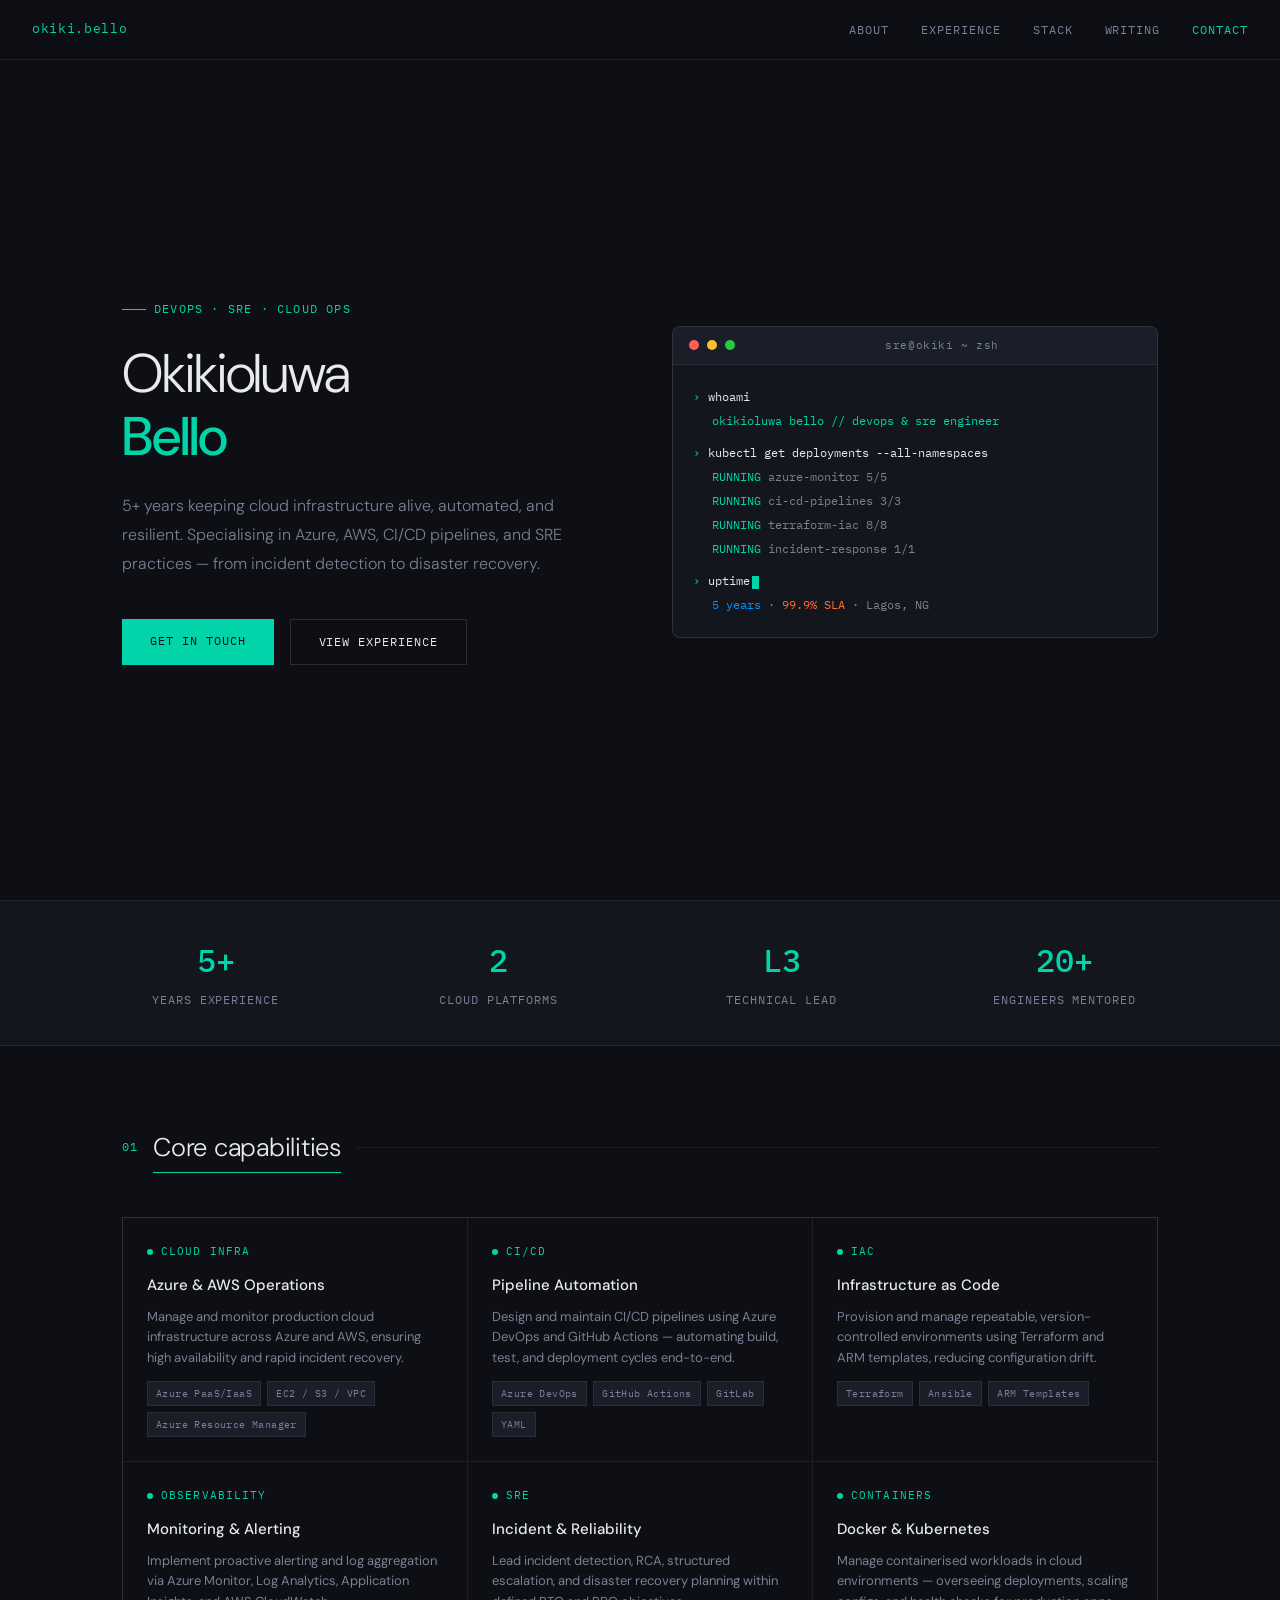
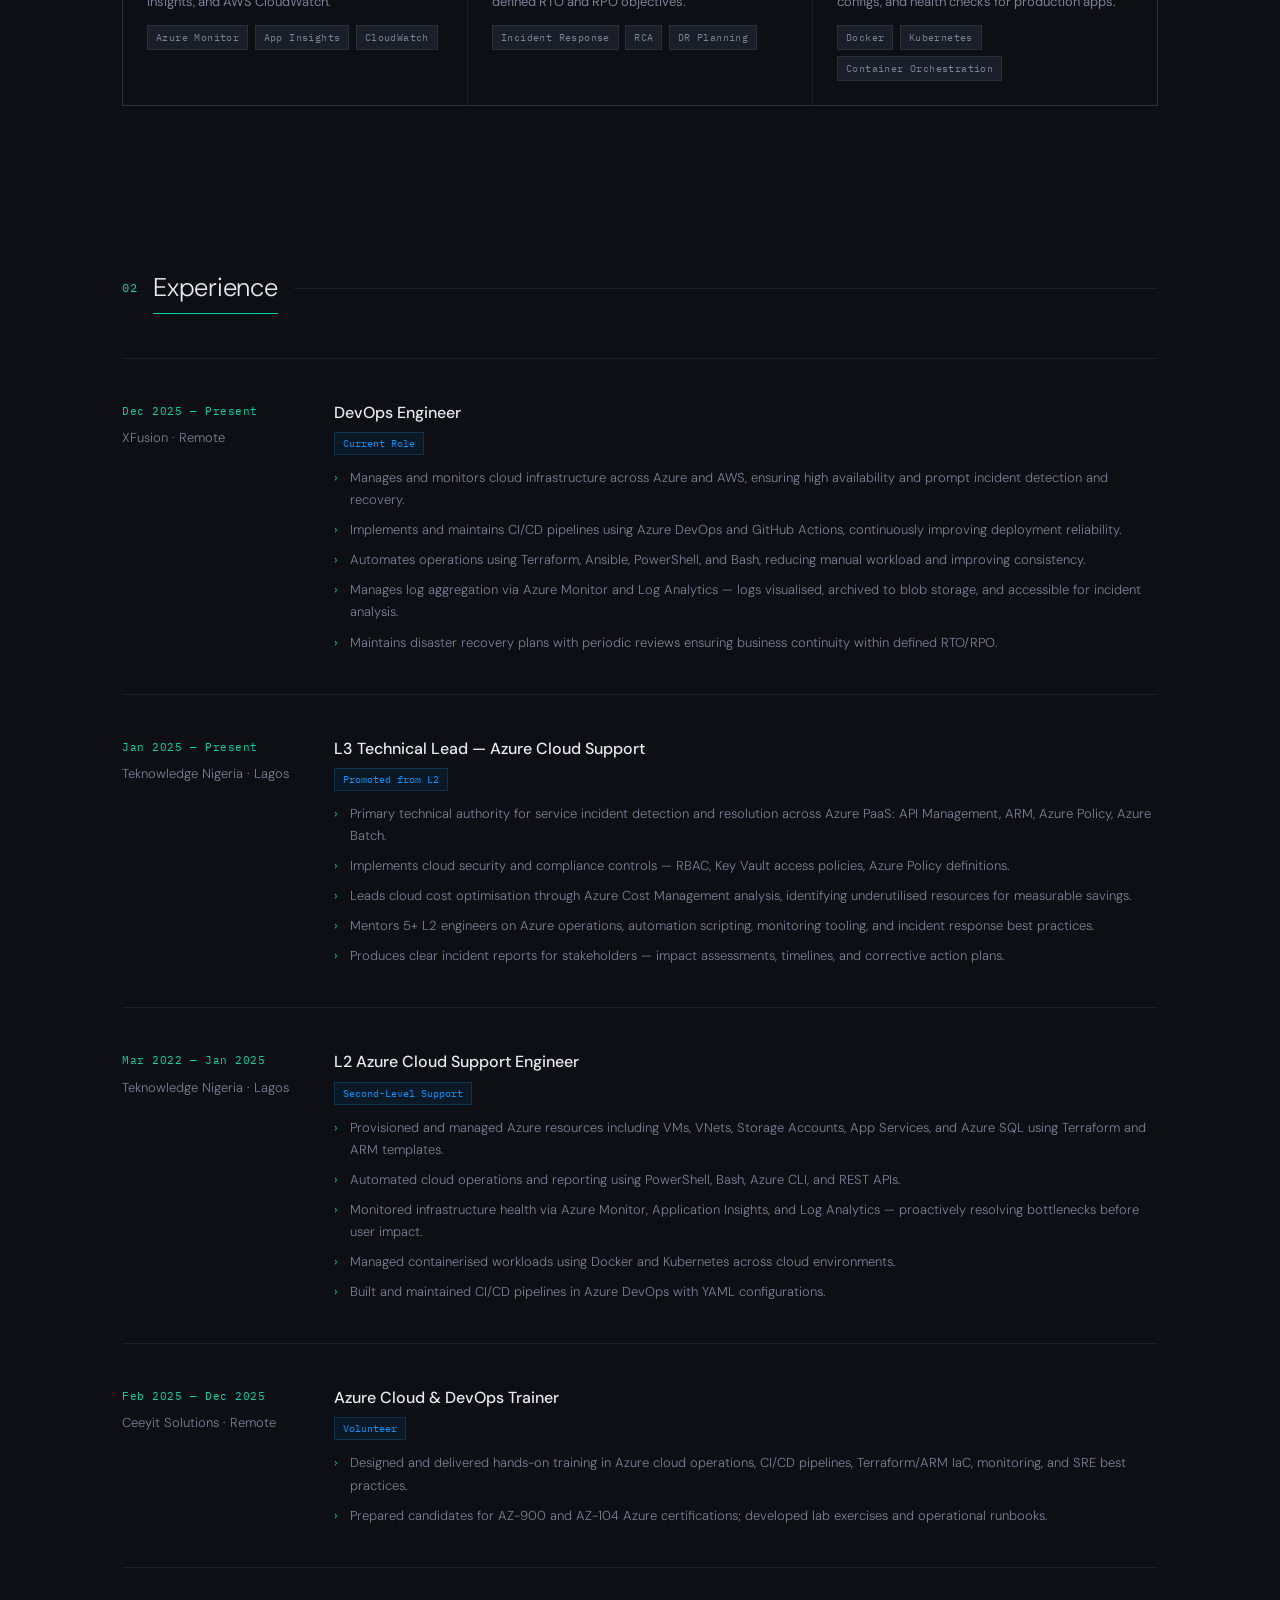
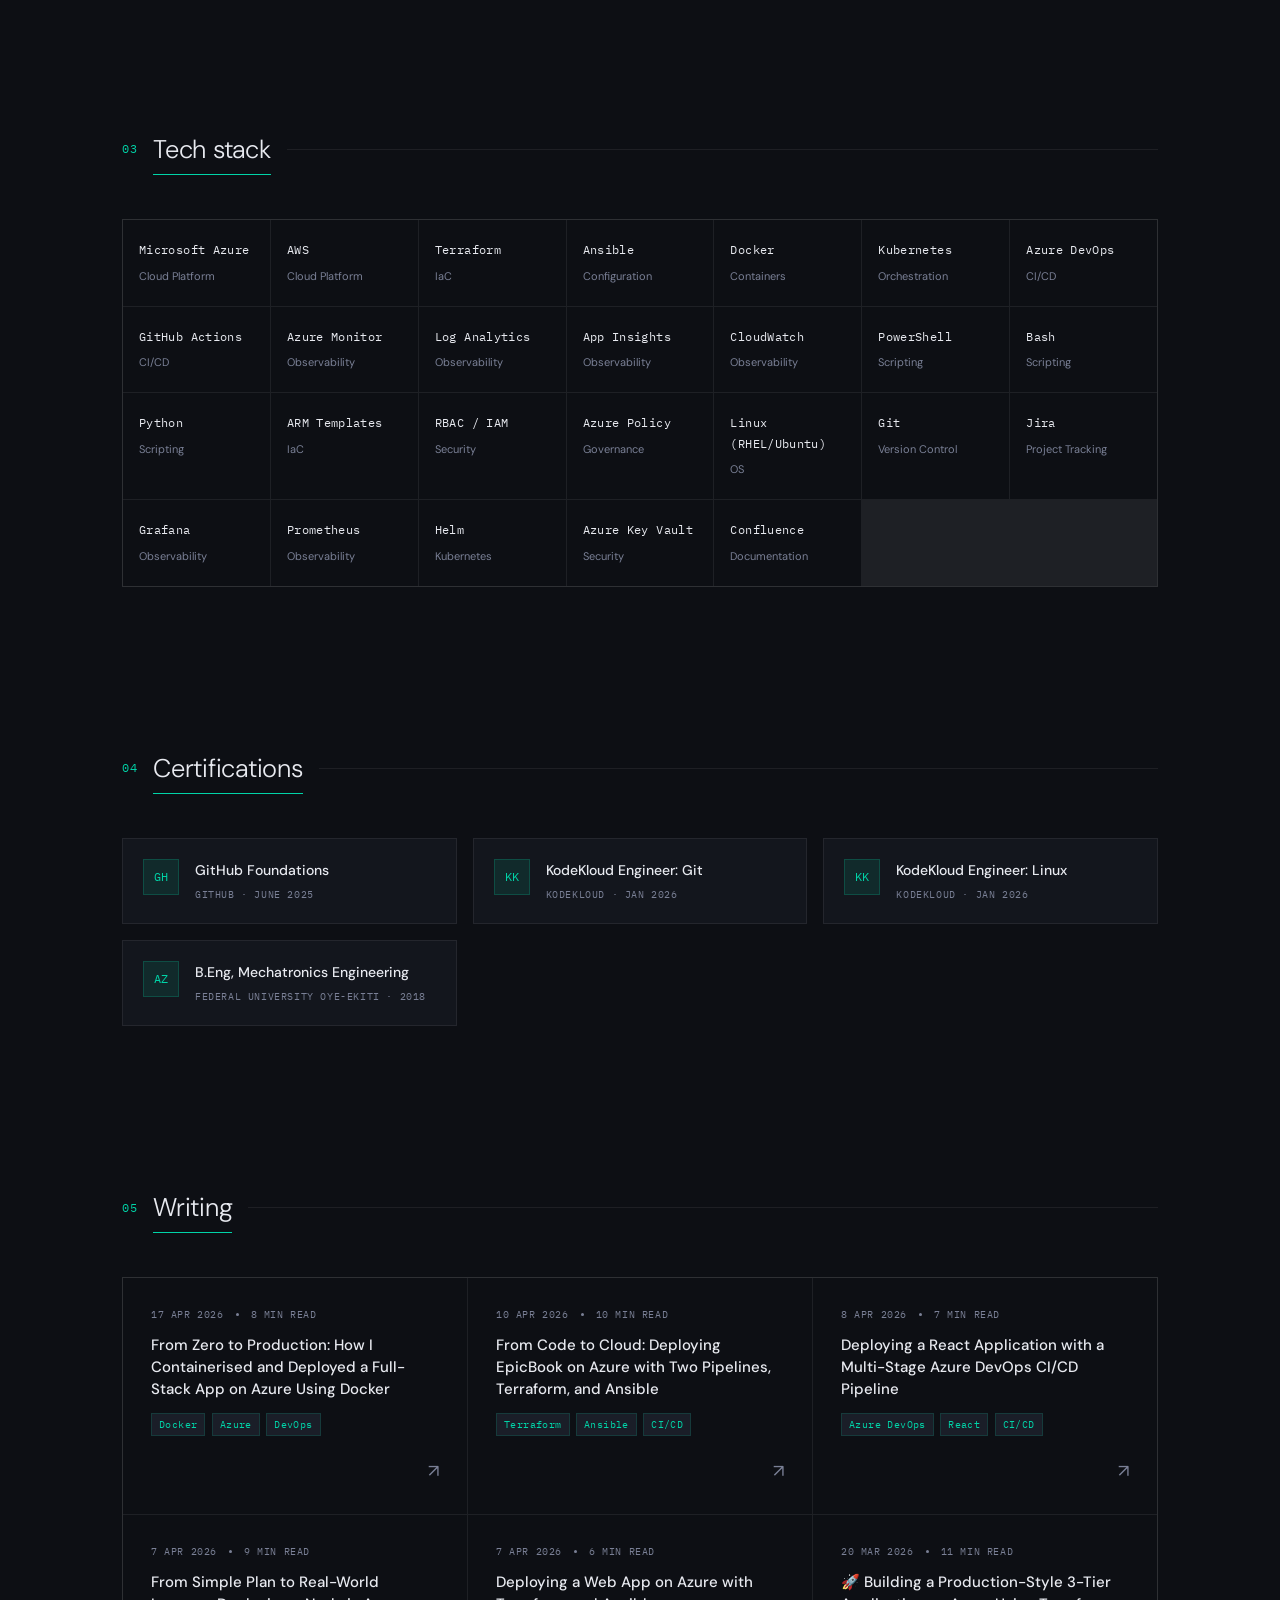
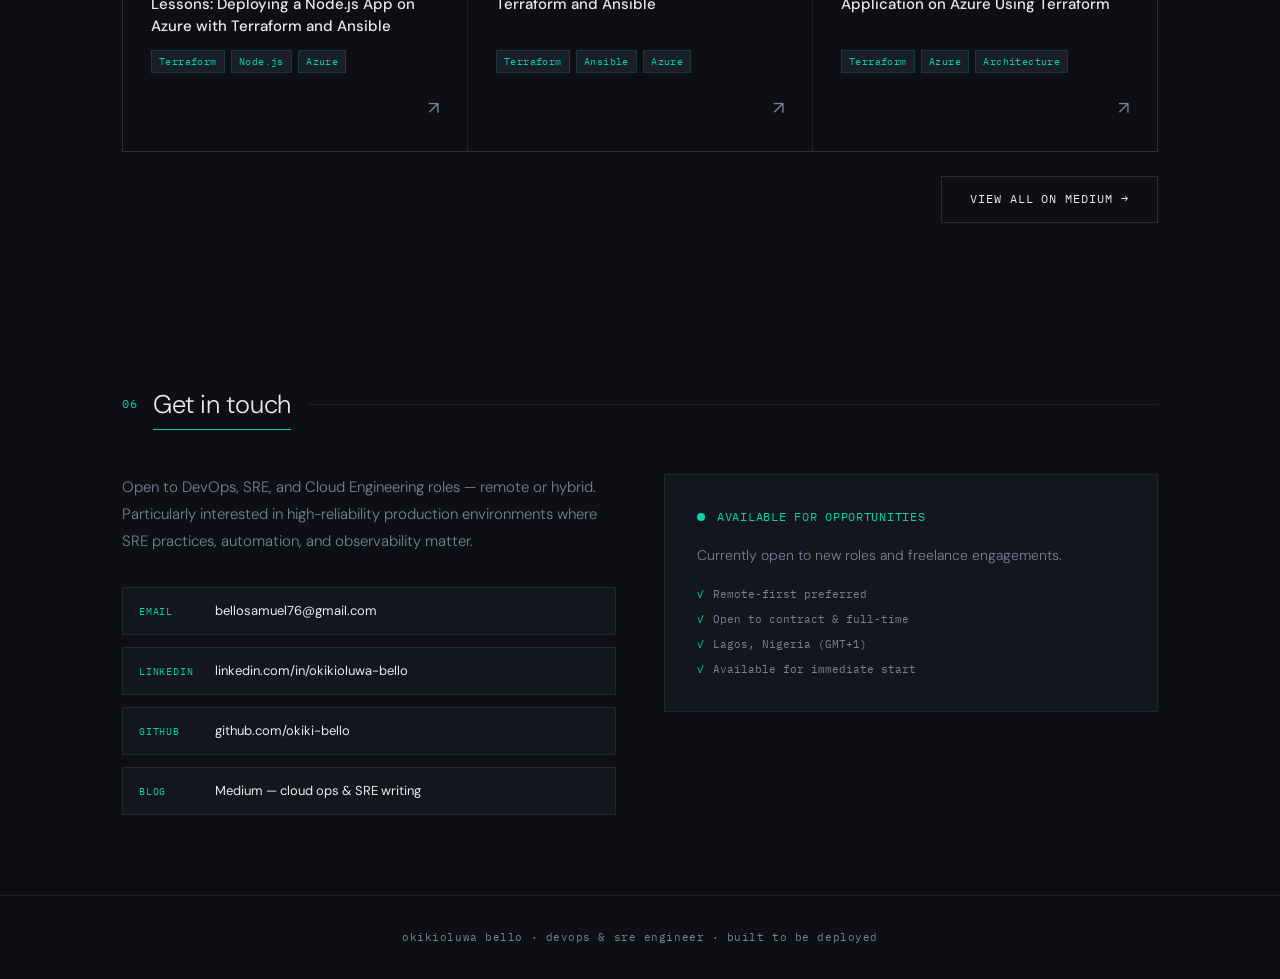
==== index.html @ 48eb8a27 "Merge branch 'master' of https://github.com/bellookiki8/my-portfolio-master" ====
<!DOCTYPE html>
<html lang="en">
<head>
<meta charset="UTF-8" />
<meta name="viewport" content="width=device-width, initial-scale=1.0" />
<title>Okikioluwa Bello — DevOps / SRE Engineer</title>
<link rel="preconnect" href="https://fonts.googleapis.com" />
<link rel="preconnect" href="https://fonts.gstatic.com" crossorigin />
<link href="https://fonts.googleapis.com/css2?family=IBM+Plex+Mono:wght@400;500&family=DM+Sans:ital,opsz,wght@0,9..40,300;0,9..40,400;0,9..40,500;1,9..40,300&display=swap" rel="stylesheet" />
<style>
  *, *::before, *::after { box-sizing: border-box; margin: 0; padding: 0; }

  :root {
    --bg: #0d0f14;
    --surface: #13161d;
    --surface2: #1a1e28;
    --border: rgba(255,255,255,0.07);
    --border2: rgba(255,255,255,0.12);
    --text: #e8eaf0;
    --muted: #7a8096;
    --accent: #00d4a8;
    --accent2: #0094ff;
    --accent3: #ff6b35;
    --mono: 'IBM Plex Mono', monospace;
    --sans: 'DM Sans', sans-serif;
  }

  html { scroll-behavior: smooth; }

  body {
    background: var(--bg);
    color: var(--text);
    font-family: var(--sans);
    font-size: 15px;
    line-height: 1.7;
    overflow-x: hidden;
  }

  /* NAV */
  nav {
    position: fixed;
    top: 0; left: 0; right: 0;
    z-index: 100;
    background: rgba(13,15,20,0.85);
    backdrop-filter: blur(12px);
    border-bottom: 1px solid var(--border);
    padding: 0 2rem;
    height: 60px;
    display: flex;
    align-items: center;
    justify-content: space-between;
  }

  .nav-logo {
    font-family: var(--mono);
    font-size: 13px;
    color: var(--accent);
    letter-spacing: 0.05em;
  }

  .nav-links {
    display: flex;
    gap: 2rem;
    list-style: none;
  }

  .nav-links a {
    font-family: var(--mono);
    font-size: 12px;
    color: var(--muted);
    text-decoration: none;
    letter-spacing: 0.08em;
    text-transform: uppercase;
    transition: color 0.2s;
  }

  .nav-links a:hover { color: var(--accent); }

  /* HERO */
  .hero {
    min-height: 100vh;
    display: flex;
    align-items: center;
    padding: 8rem 2rem 4rem;
    max-width: 1100px;
    margin: 0 auto;
    position: relative;
  }

  .hero-grid {
    display: grid;
    grid-template-columns: 1fr 1fr;
    gap: 4rem;
    align-items: center;
    width: 100%;
  }

  .hero-tag {
    font-family: var(--mono);
    font-size: 12px;
    color: var(--accent);
    letter-spacing: 0.1em;
    text-transform: uppercase;
    margin-bottom: 1.5rem;
    display: flex;
    align-items: center;
    gap: 0.5rem;
  }

  .hero-tag::before {
    content: '';
    display: inline-block;
    width: 24px;
    height: 1px;
    background: var(--accent);
  }

  h1 {
    font-family: var(--sans);
    font-size: clamp(2.2rem, 5vw, 3.4rem);
    font-weight: 300;
    line-height: 1.15;
    letter-spacing: -0.02em;
    margin-bottom: 1.5rem;
    color: var(--text);
  }

  h1 span {
    color: var(--accent);
    font-weight: 500;
  }

  .hero-desc {
    font-size: 16px;
    color: var(--muted);
    line-height: 1.8;
    margin-bottom: 2.5rem;
    font-weight: 300;
  }

  .hero-cta {
    display: flex;
    gap: 1rem;
    flex-wrap: wrap;
  }

  .btn-primary {
    background: var(--accent);
    color: #0d0f14;
    border: none;
    padding: 0.75rem 1.75rem;
    font-family: var(--mono);
    font-size: 12px;
    letter-spacing: 0.08em;
    text-transform: uppercase;
    cursor: pointer;
    text-decoration: none;
    display: inline-block;
    transition: opacity 0.2s;
  }

  .btn-primary:hover { opacity: 0.85; }

  .btn-outline {
    background: transparent;
    color: var(--text);
    border: 1px solid var(--border2);
    padding: 0.75rem 1.75rem;
    font-family: var(--mono);
    font-size: 12px;
    letter-spacing: 0.08em;
    text-transform: uppercase;
    cursor: pointer;
    text-decoration: none;
    display: inline-block;
    transition: border-color 0.2s, color 0.2s;
  }

  .btn-outline:hover { border-color: var(--accent); color: var(--accent); }

  /* TERMINAL CARD */
  .terminal {
    background: var(--surface);
    border: 1px solid var(--border2);
    border-radius: 8px;
    overflow: hidden;
    font-family: var(--mono);
  }

  .terminal-bar {
    background: var(--surface2);
    padding: 0.6rem 1rem;
    display: flex;
    align-items: center;
    gap: 0.5rem;
    border-bottom: 1px solid var(--border);
  }

  .dot { width: 10px; height: 10px; border-radius: 50%; }
  .dot-r { background: #ff5f57; }
  .dot-y { background: #ffbd2e; }
  .dot-g { background: #28c941; }

  .terminal-title {
    flex: 1;
    text-align: center;
    font-size: 11px;
    color: var(--muted);
    letter-spacing: 0.05em;
  }

  .terminal-body {
    padding: 1.25rem;
    font-size: 12px;
    line-height: 2;
  }

  .t-line { display: flex; gap: 0.5rem; }
  .t-prompt { color: var(--accent); user-select: none; }
  .t-cmd { color: var(--text); }
  .t-out { color: var(--muted); padding-left: 1.2rem; }
  .t-green { color: var(--accent); }
  .t-blue { color: var(--accent2); }
  .t-orange { color: var(--accent3); }

  /* STATS BAR */
  .stats-bar {
    background: var(--surface);
    border-top: 1px solid var(--border);
    border-bottom: 1px solid var(--border);
    padding: 2rem;
  }

  .stats-inner {
    max-width: 1100px;
    margin: 0 auto;
    display: grid;
    grid-template-columns: repeat(4, 1fr);
    gap: 2rem;
    text-align: center;
  }

  .stat-num {
    font-family: var(--mono);
    font-size: 2rem;
    font-weight: 500;
    color: var(--accent);
    display: block;
  }

  .stat-label {
    font-size: 12px;
    color: var(--muted);
    text-transform: uppercase;
    letter-spacing: 0.08em;
    font-family: var(--mono);
  }

  /* SECTIONS */
  section {
    padding: 5rem 2rem;
    max-width: 1100px;
    margin: 0 auto;
  }

  .section-header {
    display: flex;
    align-items: center;
    gap: 1rem;
    margin-bottom: 3rem;
  }

  .section-num {
    font-family: var(--mono);
    font-size: 12px;
    color: var(--accent);
    letter-spacing: 0.05em;
  }

  h2 {
    font-size: 1.6rem;
    font-weight: 300;
    letter-spacing: -0.01em;
  }

  .section-line {
    flex: 1;
    height: 1px;
    background: var(--border);
  }

  /* SKILLS GRID */
  .skills-grid {
    display: grid;
    grid-template-columns: repeat(auto-fill, minmax(280px, 1fr));
    gap: 1px;
    background: var(--border);
    border: 1px solid var(--border);
  }

  .skill-card {
    background: var(--bg);
    padding: 1.5rem;
    transition: background 0.2s;
  }

  .skill-card:hover { background: var(--surface); }

  .skill-icon {
    font-family: var(--mono);
    font-size: 11px;
    color: var(--accent);
    letter-spacing: 0.1em;
    text-transform: uppercase;
    margin-bottom: 0.75rem;
    display: flex;
    align-items: center;
    gap: 0.5rem;
  }

  .skill-icon::before {
    content: '';
    width: 6px;
    height: 6px;
    background: var(--accent);
    display: inline-block;
    border-radius: 50%;
  }

  .skill-card h3 {
    font-size: 15px;
    font-weight: 500;
    margin-bottom: 0.5rem;
    color: var(--text);
  }

  .skill-card p {
    font-size: 13px;
    color: var(--muted);
    line-height: 1.6;
  }

  .tags {
    display: flex;
    flex-wrap: wrap;
    gap: 0.4rem;
    margin-top: 0.75rem;
  }

  .tag {
    font-family: var(--mono);
    font-size: 10px;
    padding: 3px 8px;
    background: var(--surface2);
    color: var(--muted);
    border: 1px solid var(--border);
    letter-spacing: 0.04em;
  }

  /* EXPERIENCE */
  .exp-list { display: flex; flex-direction: column; gap: 0; }

  .exp-item {
    display: grid;
    grid-template-columns: 180px 1fr;
    gap: 2rem;
    padding: 2.5rem 0;
    border-bottom: 1px solid var(--border);
    position: relative;
  }

  .exp-item:first-child { border-top: 1px solid var(--border); }

  .exp-meta { padding-top: 3px; }

  .exp-period {
    font-family: var(--mono);
    font-size: 11px;
    color: var(--accent);
    letter-spacing: 0.05em;
    margin-bottom: 0.4rem;
  }

  .exp-company {
    font-size: 13px;
    color: var(--muted);
    font-weight: 300;
  }

  .exp-title {
    font-size: 16px;
    font-weight: 500;
    margin-bottom: 0.25rem;
    color: var(--text);
  }

  .exp-role-tag {
    display: inline-block;
    font-family: var(--mono);
    font-size: 10px;
    color: var(--accent2);
    background: rgba(0,148,255,0.08);
    border: 1px solid rgba(0,148,255,0.2);
    padding: 2px 8px;
    margin-bottom: 0.75rem;
  }

  .exp-content p {
    font-size: 14px;
    color: var(--muted);
    margin-bottom: 1rem;
    line-height: 1.8;
    font-weight: 300;
  }

  .exp-bullets {
    list-style: none;
    display: flex;
    flex-direction: column;
    gap: 0.5rem;
  }

  .exp-bullets li {
    font-size: 13px;
    color: var(--muted);
    padding-left: 1rem;
    position: relative;
    line-height: 1.7;
    font-weight: 300;
  }

  .exp-bullets li::before {
    content: '›';
    position: absolute;
    left: 0;
    color: var(--accent);
  }

  /* TECH STACK SECTION */
  .stack-grid {
    display: grid;
    grid-template-columns: repeat(auto-fill, minmax(130px, 1fr));
    gap: 1px;
    background: var(--border);
    border: 1px solid var(--border);
  }

  .stack-item {
    background: var(--bg);
    padding: 1.25rem 1rem;
    display: flex;
    flex-direction: column;
    gap: 0.4rem;
    transition: background 0.2s, transform 0.2s;
  }

  .stack-item:hover { background: var(--surface); }

  .stack-name {
    font-family: var(--mono);
    font-size: 12px;
    color: var(--text);
    letter-spacing: 0.03em;
  }

  .stack-cat {
    font-size: 11px;
    color: var(--muted);
  }

  /* CONTACT */
  .contact-grid {
    display: grid;
    grid-template-columns: 1fr 1fr;
    gap: 3rem;
    align-items: start;
  }

  .contact-info p {
    font-size: 15px;
    color: var(--muted);
    margin-bottom: 2rem;
    font-weight: 300;
    line-height: 1.8;
  }

  .contact-links {
    display: flex;
    flex-direction: column;
    gap: 0.75rem;
  }

  .contact-link {
    display: flex;
    align-items: center;
    gap: 1rem;
    padding: 0.75rem 1rem;
    background: var(--surface);
    border: 1px solid var(--border);
    text-decoration: none;
    color: var(--text);
    font-size: 13px;
    transition: border-color 0.2s;
  }

  .contact-link:hover { border-color: var(--accent); }

  .contact-link-label {
    font-family: var(--mono);
    font-size: 10px;
    color: var(--accent);
    text-transform: uppercase;
    letter-spacing: 0.08em;
    min-width: 60px;
  }

  .availability {
    background: var(--surface);
    border: 1px solid var(--border);
    padding: 2rem;
  }

  .avail-status {
    display: flex;
    align-items: center;
    gap: 0.75rem;
    margin-bottom: 1rem;
  }

  .status-dot {
    width: 8px;
    height: 8px;
    border-radius: 50%;
    background: var(--accent);
    animation: pulse 2s infinite;
  }

  @keyframes pulse {
    0%, 100% { opacity: 1; }
    50% { opacity: 0.3; }
  }

  .avail-label {
    font-family: var(--mono);
    font-size: 12px;
    color: var(--accent);
    letter-spacing: 0.06em;
    text-transform: uppercase;
  }

  .avail-text {
    font-size: 14px;
    color: var(--muted);
    line-height: 1.8;
    font-weight: 300;
  }

  .avail-list {
    list-style: none;
    margin-top: 1rem;
    display: flex;
    flex-direction: column;
    gap: 0.4rem;
  }

  .avail-list li {
    font-family: var(--mono);
    font-size: 11px;
    color: var(--muted);
    padding-left: 1rem;
    position: relative;
  }

  .avail-list li::before {
    content: '✓';
    position: absolute;
    left: 0;
    color: var(--accent);
  }

  /* FOOTER */
  footer {
    border-top: 1px solid var(--border);
    padding: 2rem;
    text-align: center;
    font-family: var(--mono);
    font-size: 11px;
    color: var(--muted);
    letter-spacing: 0.05em;
  }

  /* CERTIFICATIONS */
  .cert-grid {
    display: grid;
    grid-template-columns: repeat(auto-fill, minmax(260px, 1fr));
    gap: 1rem;
  }

  .cert-card {
    background: var(--surface);
    border: 1px solid var(--border);
    padding: 1.25rem;
    display: flex;
    gap: 1rem;
    align-items: flex-start;
    transition: border-color 0.2s;
  }

  .cert-card:hover { border-color: var(--accent); }

  .cert-icon {
    width: 36px;
    height: 36px;
    background: rgba(0,212,168,0.1);
    border: 1px solid rgba(0,212,168,0.2);
    display: flex;
    align-items: center;
    justify-content: center;
    flex-shrink: 0;
    font-family: var(--mono);
    font-size: 12px;
    color: var(--accent);
  }

  .cert-name {
    font-size: 14px;
    font-weight: 500;
    color: var(--text);
    margin-bottom: 0.2rem;
  }

  .cert-issuer {
    font-family: var(--mono);
    font-size: 10px;
    color: var(--muted);
    text-transform: uppercase;
    letter-spacing: 0.06em;
  }

  /* WRITING / MEDIUM */
  .writing-grid {
    display: grid;
    grid-template-columns: repeat(auto-fill, minmax(300px, 1fr));
    gap: 1px;
    background: var(--border);
    border: 1px solid var(--border);
  }

  .post-card {
    background: var(--bg);
    padding: 1.75rem;
    display: flex;
    flex-direction: column;
    gap: 0.75rem;
    transition: background 0.2s;
    text-decoration: none;
    color: inherit;
  }

  .post-card:hover { background: var(--surface); }
  .post-card:hover .post-title { color: var(--accent); }

  .post-meta {
    display: flex;
    align-items: center;
    gap: 0.75rem;
    font-family: var(--mono);
    font-size: 10px;
    color: var(--muted);
    letter-spacing: 0.06em;
    text-transform: uppercase;
  }

  .post-meta-dot {
    width: 3px;
    height: 3px;
    border-radius: 50%;
    background: var(--muted);
  }

  .post-title {
    font-size: 15px;
    font-weight: 500;
    color: var(--text);
    line-height: 1.45;
    transition: color 0.2s;
  }

  .post-excerpt {
    font-size: 13px;
    color: var(--muted);
    line-height: 1.7;
    font-weight: 300;
    flex: 1;
    display: -webkit-box;
    -webkit-line-clamp: 3;
    line-clamp: 3;
    -webkit-box-orient: vertical;
    overflow: hidden;
  }

  .post-tags {
    display: flex;
    flex-wrap: wrap;
    gap: 0.4rem;
    margin-top: auto;
  }

  .post-tag {
    font-family: var(--mono);
    font-size: 10px;
    padding: 2px 7px;
    background: var(--surface2);
    color: var(--accent);
    border: 1px solid rgba(0,212,168,0.15);
    letter-spacing: 0.04em;
  }

  .post-arrow {
    font-size: 18px;
    color: var(--muted);
    align-self: flex-end;
    transition: color 0.2s, transform 0.2s;
    margin-top: 0.5rem;
  }

  .post-card:hover .post-arrow {
    color: var(--accent);
    transform: translate(3px, -3px);
  }

  .writing-footer {
    margin-top: 1.5rem;
    display: flex;
    justify-content: flex-end;
  }

  .writing-state {
    text-align: center;
    padding: 3rem 2rem;
    font-family: var(--mono);
    font-size: 12px;
    color: var(--muted);
    letter-spacing: 0.06em;
    width: 100%;
    background: var(--bg);
    border: 1px solid var(--border);
  }

  .writing-state .state-icon {
    display: block;
    font-size: 1.5rem;
    margin-bottom: 0.75rem;
    opacity: 0.4;
  }

  /* RESPONSIVE */
  @media (max-width: 768px) {
    .hero-grid { grid-template-columns: 1fr; }
    .stats-inner { grid-template-columns: repeat(2, 1fr); }
    .exp-item { grid-template-columns: 1fr; gap: 0.5rem; }
    .contact-grid { grid-template-columns: 1fr; }
    nav { padding: 0 1rem; }
    .nav-links { gap: 1rem; }
    section { padding: 3rem 1.25rem; }
  }

  /* =============================================
     ANIMATIONS
     ============================================= */

  /* Hero entrance — existing */
  @keyframes fadeUp {
    from { opacity: 0; transform: translateY(20px); }
    to   { opacity: 1; transform: translateY(0); }
  }

  .hero-tag  { animation: fadeUp 0.6s ease both; }
  h1         { animation: fadeUp 0.6s 0.1s ease both; }
  .hero-desc { animation: fadeUp 0.6s 0.2s ease both; }
  .hero-cta  { animation: fadeUp 0.6s 0.3s ease both; }
  .terminal  { animation: fadeUp 0.6s 0.4s ease both; }

  /* Scroll-reveal: elements start hidden, JS adds .visible */
  .reveal {
    opacity: 0;
    transform: translateY(28px);
    transition: opacity 0.55s ease, transform 0.55s ease;
  }
  .reveal.visible {
    opacity: 1;
    transform: translateY(0);
  }

  /* Staggered children inside a reveal-group */
  .reveal-group > * {
    opacity: 0;
    transform: translateY(20px);
    transition: opacity 0.45s ease, transform 0.45s ease;
  }
  .reveal-group.visible > *:nth-child(1)  { opacity:1; transform:none; transition-delay: 0.05s; }
  .reveal-group.visible > *:nth-child(2)  { opacity:1; transform:none; transition-delay: 0.12s; }
  .reveal-group.visible > *:nth-child(3)  { opacity:1; transform:none; transition-delay: 0.19s; }
  .reveal-group.visible > *:nth-child(4)  { opacity:1; transform:none; transition-delay: 0.26s; }
  .reveal-group.visible > *:nth-child(5)  { opacity:1; transform:none; transition-delay: 0.33s; }
  .reveal-group.visible > *:nth-child(6)  { opacity:1; transform:none; transition-delay: 0.40s; }
  .reveal-group.visible > *:nth-child(7)  { opacity:1; transform:none; transition-delay: 0.47s; }
  .reveal-group.visible > *:nth-child(8)  { opacity:1; transform:none; transition-delay: 0.54s; }
  .reveal-group.visible > *:nth-child(n+9){ opacity:1; transform:none; transition-delay: 0.60s; }

  /* Stat counter glow-in */
  @keyframes glowIn {
    from { opacity: 0; filter: blur(6px); transform: scale(0.85); }
    to   { opacity: 1; filter: blur(0);   transform: scale(1); }
  }
  .stats-bar .stats-inner > div {
    opacity: 0;
    animation: none;
  }
  .stats-bar.visible .stats-inner > div:nth-child(1) { animation: glowIn 0.5s 0.0s ease forwards; }
  .stats-bar.visible .stats-inner > div:nth-child(2) { animation: glowIn 0.5s 0.1s ease forwards; }
  .stats-bar.visible .stats-inner > div:nth-child(3) { animation: glowIn 0.5s 0.2s ease forwards; }
  .stats-bar.visible .stats-inner > div:nth-child(4) { animation: glowIn 0.5s 0.3s ease forwards; }

  /* Stack item pop-in */
  .stack-item {
    opacity: 0;
    transform: scale(0.94);
    transition: opacity 0.35s ease, transform 0.35s ease, background 0.2s;
  }
  .stack-grid.visible .stack-item { opacity: 1; transform: scale(1); }

  /* Generate stagger delays for up to 30 stack items */
  .stack-grid.visible .stack-item:nth-child(1)  { transition-delay: 0.02s; }
  .stack-grid.visible .stack-item:nth-child(2)  { transition-delay: 0.05s; }
  .stack-grid.visible .stack-item:nth-child(3)  { transition-delay: 0.08s; }
  .stack-grid.visible .stack-item:nth-child(4)  { transition-delay: 0.11s; }
  .stack-grid.visible .stack-item:nth-child(5)  { transition-delay: 0.14s; }
  .stack-grid.visible .stack-item:nth-child(6)  { transition-delay: 0.17s; }
  .stack-grid.visible .stack-item:nth-child(7)  { transition-delay: 0.20s; }
  .stack-grid.visible .stack-item:nth-child(8)  { transition-delay: 0.23s; }
  .stack-grid.visible .stack-item:nth-child(9)  { transition-delay: 0.26s; }
  .stack-grid.visible .stack-item:nth-child(10) { transition-delay: 0.29s; }
  .stack-grid.visible .stack-item:nth-child(11) { transition-delay: 0.32s; }
  .stack-grid.visible .stack-item:nth-child(12) { transition-delay: 0.35s; }
  .stack-grid.visible .stack-item:nth-child(13) { transition-delay: 0.38s; }
  .stack-grid.visible .stack-item:nth-child(14) { transition-delay: 0.40s; }
  .stack-grid.visible .stack-item:nth-child(15) { transition-delay: 0.42s; }
  .stack-grid.visible .stack-item:nth-child(16) { transition-delay: 0.44s; }
  .stack-grid.visible .stack-item:nth-child(17) { transition-delay: 0.46s; }
  .stack-grid.visible .stack-item:nth-child(18) { transition-delay: 0.48s; }
  .stack-grid.visible .stack-item:nth-child(19) { transition-delay: 0.50s; }
  .stack-grid.visible .stack-item:nth-child(20) { transition-delay: 0.52s; }
  .stack-grid.visible .stack-item:nth-child(n+21) { transition-delay: 0.54s; }

  /* Accent underline sweep on section headings */
  .section-header h2 {
    position: relative;
  }
  .section-header h2::after {
    content: '';
    position: absolute;
    bottom: -4px;
    left: 0;
    width: 0;
    height: 1px;
    background: var(--accent);
    transition: width 0.6s ease;
  }
  .section-header.visible h2::after {
    width: 100%;
  }

  /* Nav link active indicator */
  .nav-links a.active {
    color: var(--accent);
  }

  /* Cursor blink on terminal */
  @keyframes blink {
    0%, 100% { opacity: 1; }
    50%       { opacity: 0; }
  }
  .t-cursor {
    display: inline-block;
    width: 7px;
    height: 13px;
    background: var(--accent);
    vertical-align: middle;
    margin-left: 2px;
    animation: blink 1s step-end infinite;
  }
</style>
</head>
<body>

<!-- NAV -->
<nav>
  <span class="nav-logo">okiki.bello</span>
  <ul class="nav-links">
    <li><a href="#about">About</a></li>
    <li><a href="#experience">Experience</a></li>
    <li><a href="#skills">Stack</a></li>
    <li><a href="#writing">Writing</a></li>
    <li><a href="#contact">Contact</a></li>
  </ul>
</nav>

<!-- HERO -->
<div class="hero">
  <div class="hero-grid">
    <div>
      <p class="hero-tag">DevOps · SRE · Cloud Ops</p>
      <h1>Okikioluwa<br /><span>Bello</span></h1>
      <p class="hero-desc">
        5+ years keeping cloud infrastructure alive, automated, and resilient.
        Specialising in Azure, AWS, CI/CD pipelines, and SRE practices —
        from incident detection to disaster recovery.
      </p>
      <div class="hero-cta">
        <a href="mailto:bellosamuel76@gmail.com" class="btn-primary">Get in touch</a>
        <a href="#experience" class="btn-outline">View experience</a>
      </div>
    </div>
    <div>
      <div class="terminal">
        <div class="terminal-bar">
          <span class="dot dot-r"></span>
          <span class="dot dot-y"></span>
          <span class="dot dot-g"></span>
          <span class="terminal-title">sre@okiki ~ zsh</span>
        </div>
        <div class="terminal-body">
          <div class="t-line"><span class="t-prompt">›</span><span class="t-cmd">whoami</span></div>
          <div class="t-out t-green">okikioluwa bello // devops &amp; sre engineer</div>
          <div class="t-line" style="margin-top:8px;"><span class="t-prompt">›</span><span class="t-cmd">kubectl get deployments --all-namespaces</span></div>
          <div class="t-out"><span class="t-green">RUNNING</span>  azure-monitor       5/5</div>
          <div class="t-out"><span class="t-green">RUNNING</span>  ci-cd-pipelines     3/3</div>
          <div class="t-out"><span class="t-green">RUNNING</span>  terraform-iac       8/8</div>
          <div class="t-out"><span class="t-green">RUNNING</span>  incident-response   1/1</div>
          <div class="t-line" style="margin-top:8px;"><span class="t-prompt">›</span><span class="t-cmd">uptime<span class="t-cursor"></span></span></div>
          <div class="t-out"><span class="t-blue">5 years</span> · <span class="t-orange">99.9% SLA</span> · Lagos, NG</div>
        </div>
      </div>
    </div>
  </div>
</div>

<!-- STATS -->
<div class="stats-bar">
  <div class="stats-inner">
    <div>
      <span class="stat-num">5+</span>
      <span class="stat-label">Years Experience</span>
    </div>
    <div>
      <span class="stat-num">2</span>
      <span class="stat-label">Cloud Platforms</span>
    </div>
    <div>
      <span class="stat-num">L3</span>
      <span class="stat-label">Technical Lead</span>
    </div>
    <div>
      <span class="stat-num">20+</span>
      <span class="stat-label">Engineers Mentored</span>
    </div>
  </div>
</div>

<!-- SKILLS OVERVIEW -->
<section id="about">
  <div class="section-header reveal">
    <span class="section-num">01</span>
    <h2>Core capabilities</h2>
    <div class="section-line"></div>
  </div>
  <div class="skills-grid reveal-group">
    <div class="skill-card">
      <div class="skill-icon">Cloud Infra</div>
      <h3>Azure &amp; AWS Operations</h3>
      <p>Manage and monitor production cloud infrastructure across Azure and AWS, ensuring high availability and rapid incident recovery.</p>
      <div class="tags">
        <span class="tag">Azure PaaS/IaaS</span>
        <span class="tag">EC2 / S3 / VPC</span>
        <span class="tag">Azure Resource Manager</span>
      </div>
    </div>
    <div class="skill-card">
      <div class="skill-icon">CI/CD</div>
      <h3>Pipeline Automation</h3>
      <p>Design and maintain CI/CD pipelines using Azure DevOps and GitHub Actions — automating build, test, and deployment cycles end-to-end.</p>
      <div class="tags">
        <span class="tag">Azure DevOps</span>
        <span class="tag">GitHub Actions</span>
        <span class="tag">GitLab</span>
        <span class="tag">YAML</span>
      </div>
    </div>
    <div class="skill-card">
      <div class="skill-icon">IaC</div>
      <h3>Infrastructure as Code</h3>
      <p>Provision and manage repeatable, version-controlled environments using Terraform and ARM templates, reducing configuration drift.</p>
      <div class="tags">
        <span class="tag">Terraform</span>
        <span class="tag">Ansible</span>
        <span class="tag">ARM Templates</span>
      </div>
    </div>
    <div class="skill-card">
      <div class="skill-icon">Observability</div>
      <h3>Monitoring &amp; Alerting</h3>
      <p>Implement proactive alerting and log aggregation via Azure Monitor, Log Analytics, Application Insights, and AWS CloudWatch.</p>
      <div class="tags">
        <span class="tag">Azure Monitor</span>
        <span class="tag">App Insights</span>
        <span class="tag">CloudWatch</span>
      </div>
    </div>
    <div class="skill-card">
      <div class="skill-icon">SRE</div>
      <h3>Incident &amp; Reliability</h3>
      <p>Lead incident detection, RCA, structured escalation, and disaster recovery planning within defined RTO and RPO objectives.</p>
      <div class="tags">
        <span class="tag">Incident Response</span>
        <span class="tag">RCA</span>
        <span class="tag">DR Planning</span>
      </div>
    </div>
    <div class="skill-card">
      <div class="skill-icon">Containers</div>
      <h3>Docker &amp; Kubernetes</h3>
      <p>Manage containerised workloads in cloud environments — overseeing deployments, scaling configs, and health checks for production apps.</p>
      <div class="tags">
        <span class="tag">Docker</span>
        <span class="tag">Kubernetes</span>
        <span class="tag">Container Orchestration</span>
      </div>
    </div>
  </div>
</section>

<!-- EXPERIENCE -->
<section id="experience">
  <div class="section-header reveal">
    <span class="section-num">02</span>
    <h2>Experience</h2>
    <div class="section-line"></div>
  </div>
  <div class="exp-list">

    <div class="exp-item reveal">
      <div class="exp-meta">
        <div class="exp-period">Dec 2025 — Present</div>
        <div class="exp-company">XFusion · Remote</div>
      </div>
      <div class="exp-content">
        <div class="exp-title">DevOps Engineer</div>
        <div class="exp-role-tag">Current Role</div>
        <ul class="exp-bullets">
          <li>Manages and monitors cloud infrastructure across Azure and AWS, ensuring high availability and prompt incident detection and recovery.</li>
          <li>Implements and maintains CI/CD pipelines using Azure DevOps and GitHub Actions, continuously improving deployment reliability.</li>
          <li>Automates operations using Terraform, Ansible, PowerShell, and Bash, reducing manual workload and improving consistency.</li>
          <li>Manages log aggregation via Azure Monitor and Log Analytics — logs visualised, archived to blob storage, and accessible for incident analysis.</li>
          <li>Maintains disaster recovery plans with periodic reviews ensuring business continuity within defined RTO/RPO.</li>
        </ul>
      </div>
    </div>

    <div class="exp-item reveal">
      <div class="exp-meta">
        <div class="exp-period">Jan 2025 — Present</div>
        <div class="exp-company">Teknowledge Nigeria · Lagos</div>
      </div>
      <div class="exp-content">
        <div class="exp-title">L3 Technical Lead — Azure Cloud Support</div>
        <div class="exp-role-tag">Promoted from L2</div>
        <ul class="exp-bullets">
          <li>Primary technical authority for service incident detection and resolution across Azure PaaS: API Management, ARM, Azure Policy, Azure Batch.</li>
          <li>Implements cloud security and compliance controls — RBAC, Key Vault access policies, Azure Policy definitions.</li>
          <li>Leads cloud cost optimisation through Azure Cost Management analysis, identifying underutilised resources for measurable savings.</li>
          <li>Mentors 5+ L2 engineers on Azure operations, automation scripting, monitoring tooling, and incident response best practices.</li>
          <li>Produces clear incident reports for stakeholders — impact assessments, timelines, and corrective action plans.</li>
        </ul>
      </div>
    </div>

    <div class="exp-item reveal">
      <div class="exp-meta">
        <div class="exp-period">Mar 2022 — Jan 2025</div>
        <div class="exp-company">Teknowledge Nigeria · Lagos</div>
      </div>
      <div class="exp-content">
        <div class="exp-title">L2 Azure Cloud Support Engineer</div>
        <div class="exp-role-tag">Second-Level Support</div>
        <ul class="exp-bullets">
          <li>Provisioned and managed Azure resources including VMs, VNets, Storage Accounts, App Services, and Azure SQL using Terraform and ARM templates.</li>
          <li>Automated cloud operations and reporting using PowerShell, Bash, Azure CLI, and REST APIs.</li>
          <li>Monitored infrastructure health via Azure Monitor, Application Insights, and Log Analytics — proactively resolving bottlenecks before user impact.</li>
          <li>Managed containerised workloads using Docker and Kubernetes across cloud environments.</li>
          <li>Built and maintained CI/CD pipelines in Azure DevOps with YAML configurations.</li>
        </ul>
      </div>
    </div>

    <div class="exp-item reveal">
      <div class="exp-meta">
        <div class="exp-period">Feb 2025 — Dec 2025</div>
        <div class="exp-company">Ceeyit Solutions · Remote</div>
      </div>
      <div class="exp-content">
        <div class="exp-title">Azure Cloud &amp; DevOps Trainer</div>
        <div class="exp-role-tag">Volunteer</div>
        <ul class="exp-bullets">
          <li>Designed and delivered hands-on training in Azure cloud operations, CI/CD pipelines, Terraform/ARM IaC, monitoring, and SRE best practices.</li>
          <li>Prepared candidates for AZ-900 and AZ-104 Azure certifications; developed lab exercises and operational runbooks.</li>
        </ul>
      </div>
    </div>

  </div>
</section>

<!-- TECH STACK -->
<section id="skills">
  <div class="section-header reveal">
    <span class="section-num">03</span>
    <h2>Tech stack</h2>
    <div class="section-line"></div>
  </div>
  <div class="stack-grid">
    <div class="stack-item"><span class="stack-name">Microsoft Azure</span><span class="stack-cat">Cloud Platform</span></div>
    <div class="stack-item"><span class="stack-name">AWS</span><span class="stack-cat">Cloud Platform</span></div>
    <div class="stack-item"><span class="stack-name">Terraform</span><span class="stack-cat">IaC</span></div>
    <div class="stack-item"><span class="stack-name">Ansible</span><span class="stack-cat">Configuration</span></div>
    <div class="stack-item"><span class="stack-name">Docker</span><span class="stack-cat">Containers</span></div>
    <div class="stack-item"><span class="stack-name">Kubernetes</span><span class="stack-cat">Orchestration</span></div>
    <div class="stack-item"><span class="stack-name">Azure DevOps</span><span class="stack-cat">CI/CD</span></div>
    <div class="stack-item"><span class="stack-name">GitHub Actions</span><span class="stack-cat">CI/CD</span></div>
    <div class="stack-item"><span class="stack-name">Azure Monitor</span><span class="stack-cat">Observability</span></div>
    <div class="stack-item"><span class="stack-name">Log Analytics</span><span class="stack-cat">Observability</span></div>
    <div class="stack-item"><span class="stack-name">App Insights</span><span class="stack-cat">Observability</span></div>
    <div class="stack-item"><span class="stack-name">CloudWatch</span><span class="stack-cat">Observability</span></div>
    <div class="stack-item"><span class="stack-name">PowerShell</span><span class="stack-cat">Scripting</span></div>
    <div class="stack-item"><span class="stack-name">Bash</span><span class="stack-cat">Scripting</span></div>
    <div class="stack-item"><span class="stack-name">Python</span><span class="stack-cat">Scripting</span></div>
    <div class="stack-item"><span class="stack-name">ARM Templates</span><span class="stack-cat">IaC</span></div>
    <div class="stack-item"><span class="stack-name">RBAC / IAM</span><span class="stack-cat">Security</span></div>
    <div class="stack-item"><span class="stack-name">Azure Policy</span><span class="stack-cat">Governance</span></div>
    <div class="stack-item"><span class="stack-name">Linux (RHEL/Ubuntu)</span><span class="stack-cat">OS</span></div>
    <div class="stack-item"><span class="stack-name">Git</span><span class="stack-cat">Version Control</span></div>
    <div class="stack-item"><span class="stack-name">Jira</span><span class="stack-cat">Project Tracking</span></div>
    <div class="stack-item"><span class="stack-name">Grafana</span><span class="stack-cat">Observability</span></div>
    <div class="stack-item"><span class="stack-name">Prometheus</span><span class="stack-cat">Observability</span></div>
    <div class="stack-item"><span class="stack-name">Helm</span><span class="stack-cat">Kubernetes</span></div>
    <div class="stack-item"><span class="stack-name">Azure Key Vault</span><span class="stack-cat">Security</span></div>
    <div class="stack-item"><span class="stack-name">Confluence</span><span class="stack-cat">Documentation</span></div>
  </div>
</section>

<!-- CERTIFICATIONS -->
<section>
  <div class="section-header reveal">
    <span class="section-num">04</span>
    <h2>Certifications</h2>
    <div class="section-line"></div>
  </div>
  <div class="cert-grid reveal-group">
    <div class="cert-card">
      <div class="cert-icon">GH</div>
      <div>
        <div class="cert-name">GitHub Foundations</div>
        <div class="cert-issuer">GitHub · June 2025</div>
      </div>
    </div>
    <div class="cert-card">
      <div class="cert-icon">KK</div>
      <div>
        <div class="cert-name">KodeKloud Engineer: Git</div>
        <div class="cert-issuer">KodeKloud · Jan 2026</div>
      </div>
    </div>
    <div class="cert-card">
      <div class="cert-icon">KK</div>
      <div>
        <div class="cert-name">KodeKloud Engineer: Linux</div>
        <div class="cert-issuer">KodeKloud · Jan 2026</div>
      </div>
    </div>
    <div class="cert-card">
      <div class="cert-icon">AZ</div>
      <div>
        <div class="cert-name">B.Eng, Mechatronics Engineering</div>
        <div class="cert-issuer">Federal University Oye-Ekiti · 2018</div>
      </div>
    </div>
  </div>
</section>

<!-- WRITING -->
<section id="writing">
  <div class="section-header reveal">
    <span class="section-num">05</span>
    <h2>Writing</h2>
    <div class="section-line"></div>
  </div>
  <div id="posts-container">
    <div class="writing-state">
      <span class="state-icon">◌</span>
      Fetching latest posts…
    </div>
  </div>
  <div class="writing-footer reveal">
    <a href="https://medium.com/@bellookiki" id="medium-all-link" target="_blank" rel="noopener" class="btn-outline">View all on Medium →</a>
  </div>
</section>

<!-- CONTACT -->
<section id="contact">
  <div class="section-header reveal">
    <span class="section-num">06</span>
    <h2>Get in touch</h2>
    <div class="section-line"></div>
  </div>
  <div class="contact-grid">
    <div class="contact-info reveal">
      <p>Open to DevOps, SRE, and Cloud Engineering roles — remote or hybrid. Particularly interested in high-reliability production environments where SRE practices, automation, and observability matter.</p>
      <div class="contact-links">
        <a href="mailto:bellosamuel76@gmail.com" class="contact-link">
          <span class="contact-link-label">Email</span>
          <span>bellosamuel76@gmail.com</span>
        </a>
        <a href="https://linkedin.com/in/okikioluwa-bello" class="contact-link">
          <span class="contact-link-label">LinkedIn</span>
          <span>linkedin.com/in/okikioluwa-bello</span>
        </a>
        <a href="https://github.com/okiki-bello" class="contact-link">
          <span class="contact-link-label">GitHub</span>
          <span>github.com/okiki-bello</span>
        </a>
        <a href="https://medium.com/@bellookiki" class="contact-link">
          <span class="contact-link-label">Blog</span>
          <span>Medium — cloud ops &amp; SRE writing</span>
        </a>
      </div>
    </div>
    <div class="availability reveal">
      <div class="avail-status">
        <div class="status-dot"></div>
        <span class="avail-label">Available for opportunities</span>
      </div>
      <p class="avail-text">Currently open to new roles and freelance engagements.</p>
      <ul class="avail-list">
        <li>Remote-first preferred</li>
        <li>Open to contract &amp; full-time</li>
        <li>Lagos, Nigeria (GMT+1)</li>
        <li>Available for immediate start</li>
      </ul>
    </div>
  </div>
</section>

<footer>
  <p>okikioluwa bello · devops &amp; sre engineer · built to be deployed</p>
</footer>

<script>
  /* ── SCROLL REVEAL ───────────────────────────────────────── */
  const observer = new IntersectionObserver((entries) => {
    entries.forEach(entry => {
      if (entry.isIntersecting) {
        entry.target.classList.add('visible');
        // stats bar and stack grid handled separately
      }
    });
  }, { threshold: 0.12 });

  document.querySelectorAll('.reveal, .reveal-group, .stats-bar, .stack-grid, .section-header').forEach(el => {
    observer.observe(el);
  });

  /* ── ACTIVE NAV LINK ─────────────────────────────────────── */
  const sections = document.querySelectorAll('section[id], div[id]');
  const navLinks = document.querySelectorAll('.nav-links a');
  const navObserver = new IntersectionObserver((entries) => {
    entries.forEach(entry => {
      if (entry.isIntersecting) {
        navLinks.forEach(a => a.classList.remove('active'));
        const active = document.querySelector(`.nav-links a[href="#${entry.target.id}"]`);
        if (active) active.classList.add('active');
      }
    });
  }, { threshold: 0.4 });
  sections.forEach(s => navObserver.observe(s));

  /* ── MEDIUM RSS FETCH ────────────────────────────────────── */
  const MEDIUM_USERNAME = 'bellookiki';
  const MAX_POSTS = 6;

  const RSS_URL   = `https://medium.com/feed/@${MEDIUM_USERNAME}`;
  const RJ_URL    = `https://api.rss2json.com/v1/api.json?rss_url=${encodeURIComponent(RSS_URL)}&count=${MAX_POSTS}`;
  const PROXY_URL = `https://corsproxy.io/?${encodeURIComponent(RSS_URL)}`;

  const FALLBACK_POSTS = [
    { title: 'From Zero to Production: How I Containerised and Deployed a Full-Stack App on Azure Using Docker', link: 'https://medium.com/@bellookiki/from-zero-to-production-how-i-containerised-and-deployed-a-full-stack-app-on-azure-using-docker-a887b7e5991e', pubDate: '2026-04-17', readTime: '8 min read', tags: ['Docker', 'Azure', 'DevOps'] },
    { title: 'From Code to Cloud: Deploying EpicBook on Azure with Two Pipelines, Terraform, and Ansible', link: 'https://medium.com/@bellookiki/from-code-to-cloud-deploying-epicbook-on-azure-with-two-pipelines-terraform-and-ansible-5850e30db937', pubDate: '2026-04-10', readTime: '10 min read', tags: ['Terraform', 'Ansible', 'CI/CD'] },
    { title: 'Deploying a React Application with a Multi-Stage Azure DevOps CI/CD Pipeline', link: 'https://medium.com/@bellookiki/deploying-a-react-application-with-a-multi-stage-azure-devops-ci-cd-pipeline-1e8ea985b18a', pubDate: '2026-04-08', readTime: '7 min read', tags: ['Azure DevOps', 'React', 'CI/CD'] },
    { title: 'From Simple Plan to Real-World Lessons: Deploying a Node.js App on Azure with Terraform and Ansible', link: 'https://medium.com/@bellookiki/from-simple-plan-to-real-world-lessons-deploying-a-node-js-app-on-azure-with-terraform-and-ansible-d65ef40cbe26', pubDate: '2026-04-07', readTime: '9 min read', tags: ['Terraform', 'Node.js', 'Azure'] },
    { title: 'Deploying a Web App on Azure with Terraform and Ansible', link: 'https://medium.com/@bellookiki/deploying-a-web-app-on-azure-with-terraform-and-ansible-5cf4d3b12691', pubDate: '2026-04-07', readTime: '6 min read', tags: ['Terraform', 'Ansible', 'Azure'] },
    { title: '🚀 Building a Production-Style 3-Tier Application on Azure Using Terraform', link: 'https://medium.com/@bellookiki/building-a-production-style-3-tier-application-on-azure-using-terraform-75dea0b0bac6', pubDate: '2026-03-20', readTime: '11 min read', tags: ['Terraform', 'Azure', 'Architecture'] }
  ];

  const container = document.getElementById('posts-container');
  document.getElementById('medium-all-link').href = `https://medium.com/@${MEDIUM_USERNAME}`;

  function stripHtml(html) {
    const tmp = document.createElement('div');
    tmp.innerHTML = html;
    return tmp.textContent || tmp.innerText || '';
  }

  function formatDate(dateStr) {
    const d = new Date(dateStr);
    return d.toLocaleDateString('en-GB', { day: 'numeric', month: 'short', year: 'numeric' });
  }

  function readingTime(content) {
    const words = stripHtml(content).trim().split(/\s+/).length;
    return `${Math.max(1, Math.round(words / 200))} min read`;
  }

  function renderPosts(items) {
    const grid = document.createElement('div');
    grid.className = 'writing-grid reveal-group';
    items.slice(0, MAX_POSTS).forEach(item => {
      const tags    = (item.categories || item.tags || []).slice(0, 3);
      const excerpt = item.description ? stripHtml(item.description).slice(0, 180).trim() + '…' : (item.excerpt || '');
      const date    = item.pubDate || item.date || '';
      const rt      = item.readTime || readingTime(item.content || item.description || '');
      const card = document.createElement('a');
      card.className = 'post-card';
      card.href      = item.link || item.url;
      card.target    = '_blank';
      card.rel       = 'noopener';
      card.innerHTML = `
        <div class="post-meta">
          <span>${formatDate(date)}</span>
          <span class="post-meta-dot"></span>
          <span>${rt}</span>
        </div>
        <div class="post-title">${item.title}</div>
        ${excerpt ? `<div class="post-excerpt">${excerpt}</div>` : ''}
        ${tags.length ? `<div class="post-tags">${tags.map(t => `<span class="post-tag">${t}</span>`).join('')}</div>` : ''}
        <span class="post-arrow">↗</span>
      `;
      grid.appendChild(card);
    });
    container.innerHTML = '';
    container.appendChild(grid);
    // Trigger reveal animation on newly inserted grid
    requestAnimationFrame(() => observer.observe(grid));
  }

  function parseRssXml(xmlText) {
    const parser = new DOMParser();
    const doc    = parser.parseFromString(xmlText, 'text/xml');
    return [...doc.querySelectorAll('item')].map(el => ({
      title:       el.querySelector('title')?.textContent || '',
      link:        el.querySelector('link')?.textContent || el.querySelector('guid')?.textContent || '',
      pubDate:     el.querySelector('pubDate')?.textContent || '',
      description: el.querySelector('description')?.textContent || '',
      content:     el.querySelector('encoded')?.textContent || '',
      categories:  [...el.querySelectorAll('category')].map(c => c.textContent).slice(0, 3),
    }));
  }

  fetch(RJ_URL)
    .then(r => { if (!r.ok) throw new Error(); return r.json(); })
    .then(data => {
      if (data.status === 'ok' && data.items?.length) { renderPosts(data.items); }
      else { throw new Error(); }
    })
    .catch(() =>
      fetch(PROXY_URL)
        .then(r => { if (!r.ok) throw new Error(); return r.text(); })
        .then(xml => {
          const items = parseRssXml(xml);
          if (items.length) { renderPosts(items); } else { throw new Error(); }
        })
        .catch(() => renderPosts(FALLBACK_POSTS))
    );
</script>
</body>
</html>
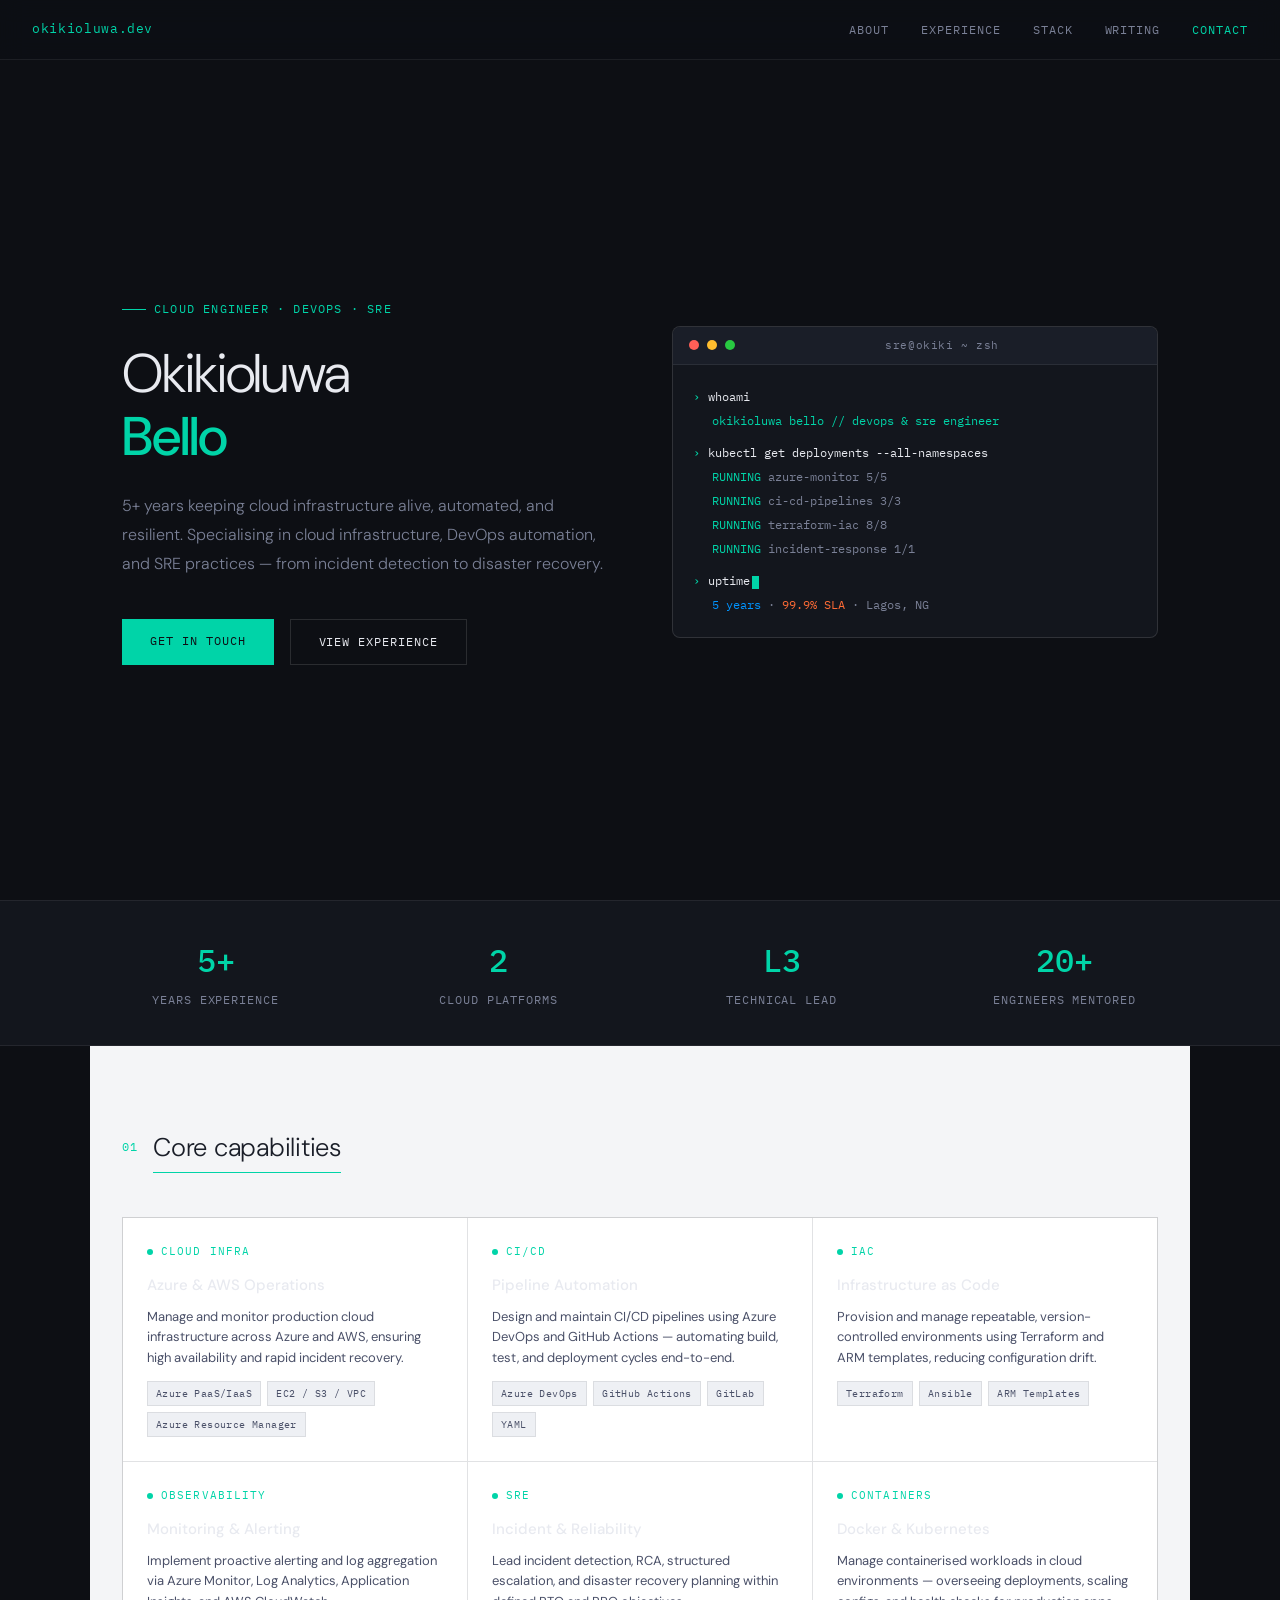
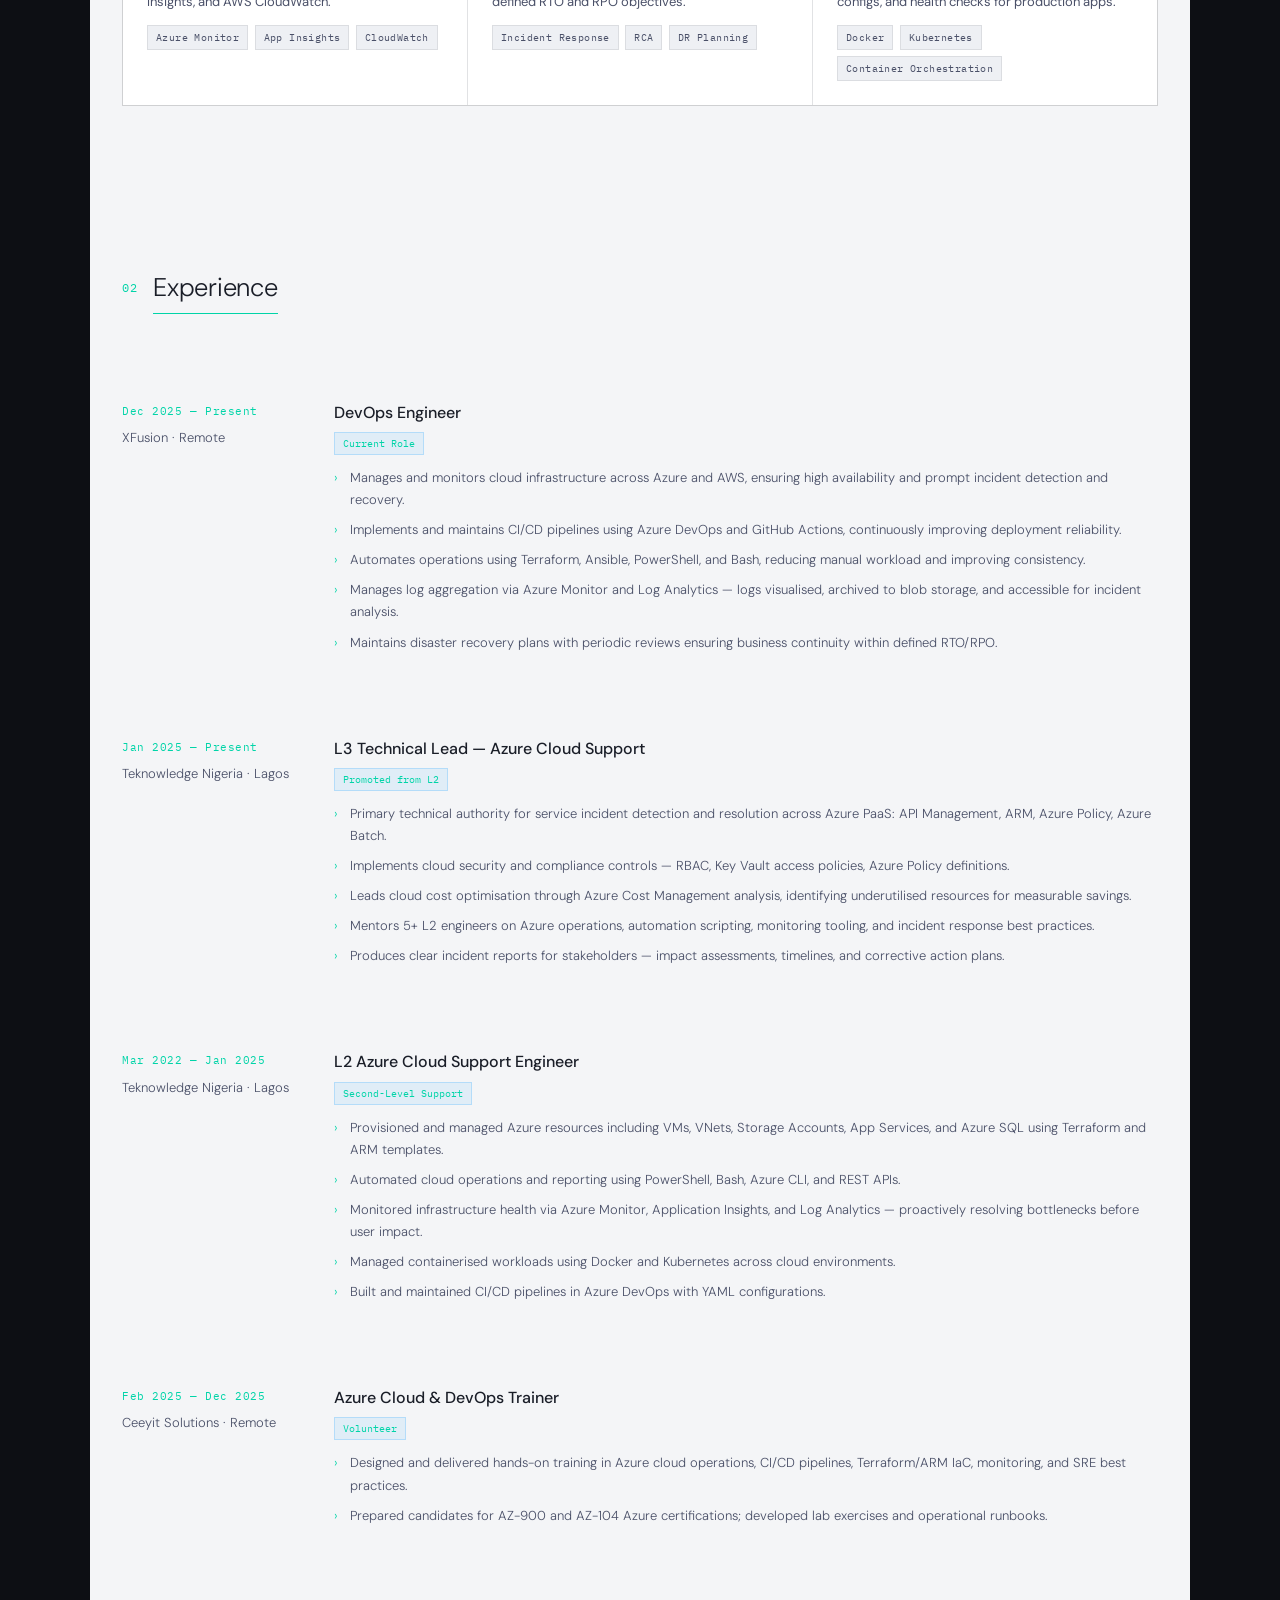
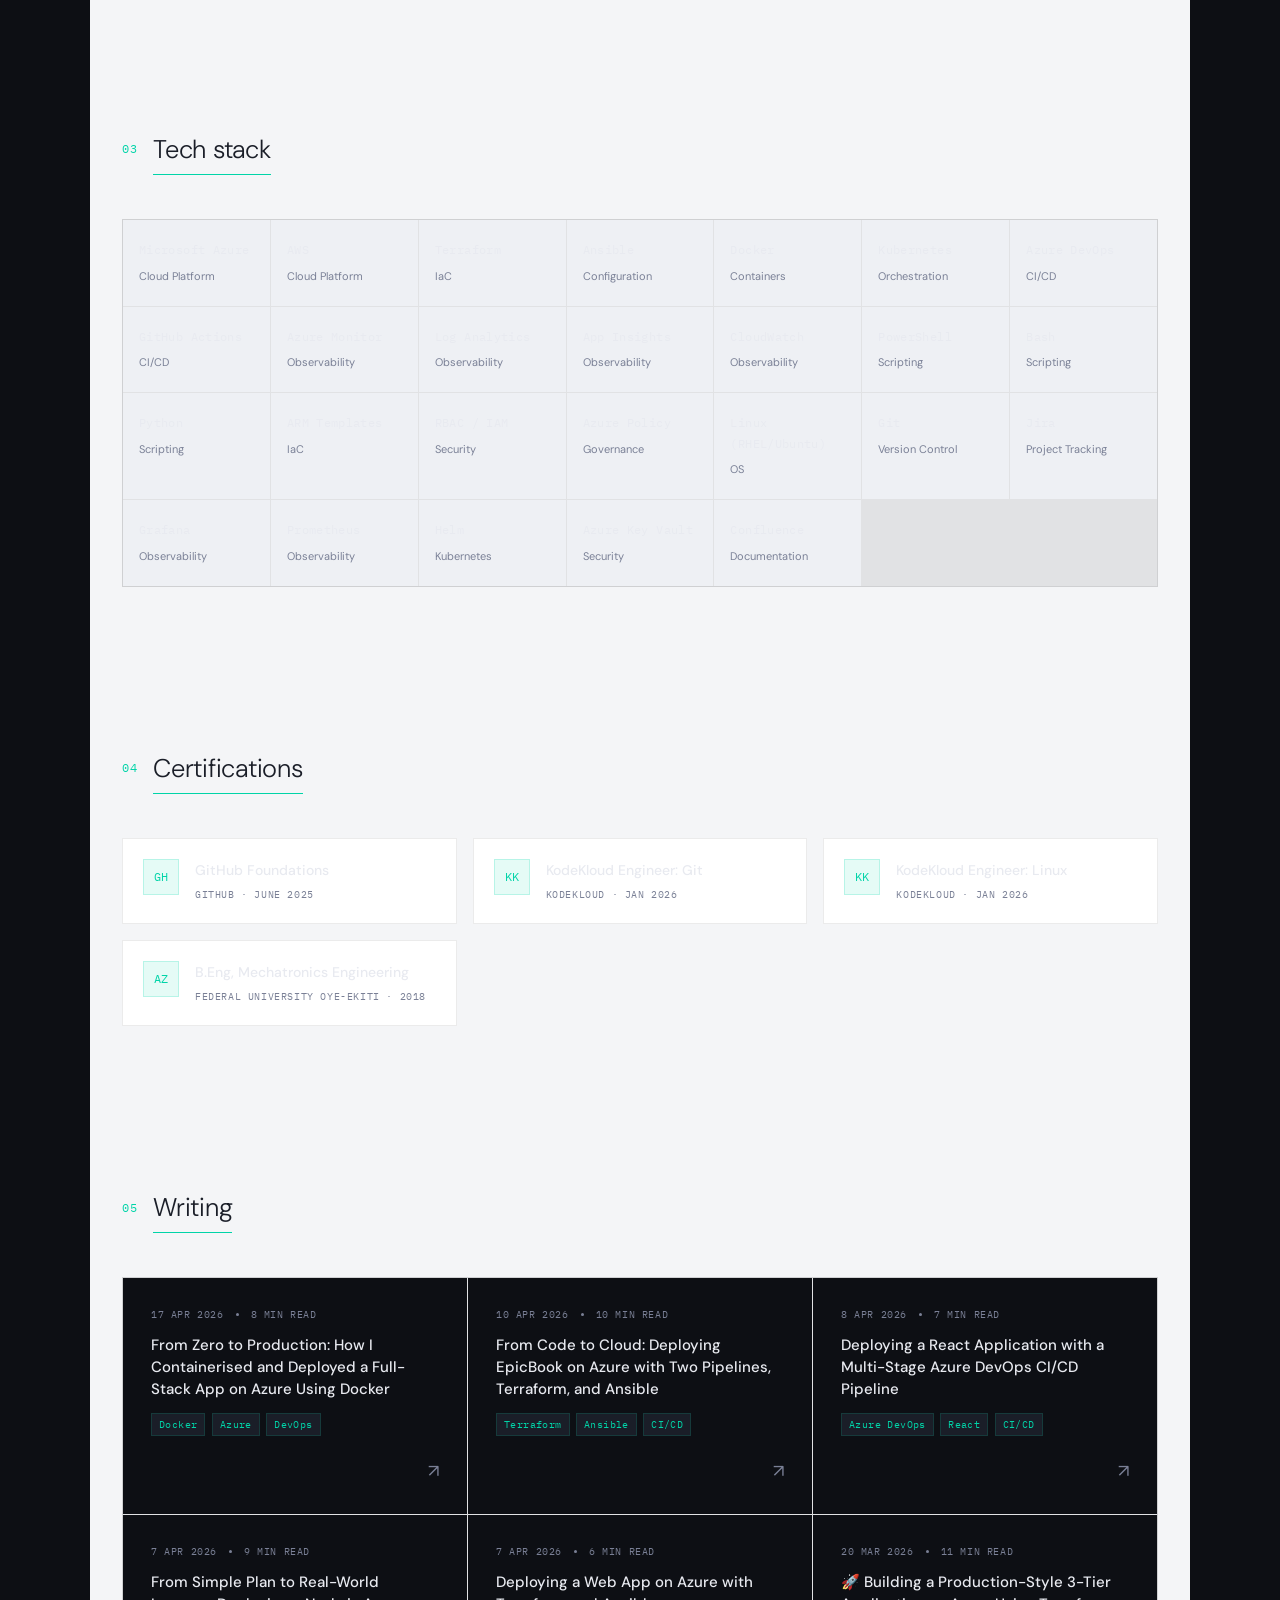
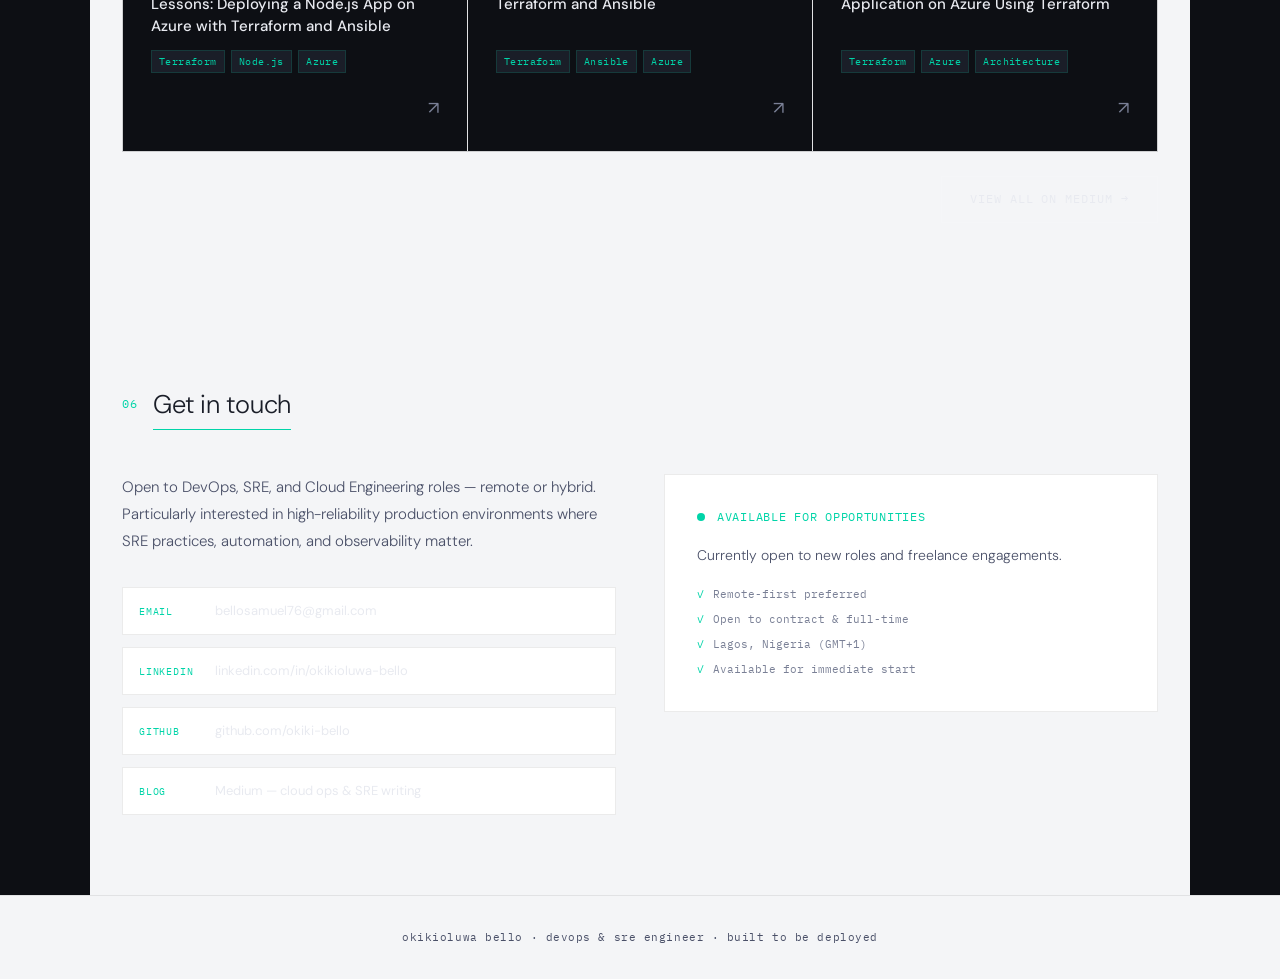
==== commit 080bde9c: "new changes 3" ====
--- a/index.html
+++ b/index.html
@@ -1,1348 +1,1714 @@
 <!DOCTYPE html>
 <html lang="en">
+
 <head>
-<meta charset="UTF-8" />
-<meta name="viewport" content="width=device-width, initial-scale=1.0" />
-<title>Okikioluwa Bello — DevOps / SRE Engineer</title>
-<link rel="preconnect" href="https://fonts.googleapis.com" />
-<link rel="preconnect" href="https://fonts.gstatic.com" crossorigin />
-<link href="https://fonts.googleapis.com/css2?family=IBM+Plex+Mono:wght@400;500&family=DM+Sans:ital,opsz,wght@0,9..40,300;0,9..40,400;0,9..40,500;1,9..40,300&display=swap" rel="stylesheet" />
-<style>
-  *, *::before, *::after { box-sizing: border-box; margin: 0; padding: 0; }
-
-  :root {
-    --bg: #0d0f14;
-    --surface: #13161d;
-    --surface2: #1a1e28;
-    --border: rgba(255,255,255,0.07);
-    --border2: rgba(255,255,255,0.12);
-    --text: #e8eaf0;
-    --muted: #7a8096;
-    --accent: #00d4a8;
-    --accent2: #0094ff;
-    --accent3: #ff6b35;
-    --mono: 'IBM Plex Mono', monospace;
-    --sans: 'DM Sans', sans-serif;
-  }
-
-  html { scroll-behavior: smooth; }
-
-  body {
-    background: var(--bg);
-    color: var(--text);
-    font-family: var(--sans);
-    font-size: 15px;
-    line-height: 1.7;
-    overflow-x: hidden;
-  }
-
-  /* NAV */
-  nav {
-    position: fixed;
-    top: 0; left: 0; right: 0;
-    z-index: 100;
-    background: rgba(13,15,20,0.85);
-    backdrop-filter: blur(12px);
-    border-bottom: 1px solid var(--border);
-    padding: 0 2rem;
-    height: 60px;
-    display: flex;
-    align-items: center;
-    justify-content: space-between;
-  }
-
-  .nav-logo {
-    font-family: var(--mono);
-    font-size: 13px;
-    color: var(--accent);
-    letter-spacing: 0.05em;
-  }
-
-  .nav-links {
-    display: flex;
-    gap: 2rem;
-    list-style: none;
-  }
-
-  .nav-links a {
-    font-family: var(--mono);
-    font-size: 12px;
-    color: var(--muted);
-    text-decoration: none;
-    letter-spacing: 0.08em;
-    text-transform: uppercase;
-    transition: color 0.2s;
-  }
-
-  .nav-links a:hover { color: var(--accent); }
-
-  /* HERO */
-  .hero {
-    min-height: 100vh;
-    display: flex;
-    align-items: center;
-    padding: 8rem 2rem 4rem;
-    max-width: 1100px;
-    margin: 0 auto;
-    position: relative;
-  }
-
-  .hero-grid {
-    display: grid;
-    grid-template-columns: 1fr 1fr;
-    gap: 4rem;
-    align-items: center;
-    width: 100%;
-  }
-
-  .hero-tag {
-    font-family: var(--mono);
-    font-size: 12px;
-    color: var(--accent);
-    letter-spacing: 0.1em;
-    text-transform: uppercase;
-    margin-bottom: 1.5rem;
-    display: flex;
-    align-items: center;
-    gap: 0.5rem;
-  }
-
-  .hero-tag::before {
-    content: '';
-    display: inline-block;
-    width: 24px;
-    height: 1px;
-    background: var(--accent);
-  }
-
-  h1 {
-    font-family: var(--sans);
-    font-size: clamp(2.2rem, 5vw, 3.4rem);
-    font-weight: 300;
-    line-height: 1.15;
-    letter-spacing: -0.02em;
-    margin-bottom: 1.5rem;
-    color: var(--text);
-  }
-
-  h1 span {
-    color: var(--accent);
-    font-weight: 500;
-  }
-
-  .hero-desc {
-    font-size: 16px;
-    color: var(--muted);
-    line-height: 1.8;
-    margin-bottom: 2.5rem;
-    font-weight: 300;
-  }
-
-  .hero-cta {
-    display: flex;
-    gap: 1rem;
-    flex-wrap: wrap;
-  }
-
-  .btn-primary {
-    background: var(--accent);
-    color: #0d0f14;
-    border: none;
-    padding: 0.75rem 1.75rem;
-    font-family: var(--mono);
-    font-size: 12px;
-    letter-spacing: 0.08em;
-    text-transform: uppercase;
-    cursor: pointer;
-    text-decoration: none;
-    display: inline-block;
-    transition: opacity 0.2s;
-  }
-
-  .btn-primary:hover { opacity: 0.85; }
-
-  .btn-outline {
-    background: transparent;
-    color: var(--text);
-    border: 1px solid var(--border2);
-    padding: 0.75rem 1.75rem;
-    font-family: var(--mono);
-    font-size: 12px;
-    letter-spacing: 0.08em;
-    text-transform: uppercase;
-    cursor: pointer;
-    text-decoration: none;
-    display: inline-block;
-    transition: border-color 0.2s, color 0.2s;
-  }
-
-  .btn-outline:hover { border-color: var(--accent); color: var(--accent); }
-
-  /* TERMINAL CARD */
-  .terminal {
-    background: var(--surface);
-    border: 1px solid var(--border2);
-    border-radius: 8px;
-    overflow: hidden;
-    font-family: var(--mono);
-  }
-
-  .terminal-bar {
-    background: var(--surface2);
-    padding: 0.6rem 1rem;
-    display: flex;
-    align-items: center;
-    gap: 0.5rem;
-    border-bottom: 1px solid var(--border);
-  }
-
-  .dot { width: 10px; height: 10px; border-radius: 50%; }
-  .dot-r { background: #ff5f57; }
-  .dot-y { background: #ffbd2e; }
-  .dot-g { background: #28c941; }
-
-  .terminal-title {
-    flex: 1;
-    text-align: center;
-    font-size: 11px;
-    color: var(--muted);
-    letter-spacing: 0.05em;
-  }
-
-  .terminal-body {
-    padding: 1.25rem;
-    font-size: 12px;
-    line-height: 2;
-  }
-
-  .t-line { display: flex; gap: 0.5rem; }
-  .t-prompt { color: var(--accent); user-select: none; }
-  .t-cmd { color: var(--text); }
-  .t-out { color: var(--muted); padding-left: 1.2rem; }
-  .t-green { color: var(--accent); }
-  .t-blue { color: var(--accent2); }
-  .t-orange { color: var(--accent3); }
-
-  /* STATS BAR */
-  .stats-bar {
-    background: var(--surface);
-    border-top: 1px solid var(--border);
-    border-bottom: 1px solid var(--border);
-    padding: 2rem;
-  }
-
-  .stats-inner {
-    max-width: 1100px;
-    margin: 0 auto;
-    display: grid;
-    grid-template-columns: repeat(4, 1fr);
-    gap: 2rem;
-    text-align: center;
-  }
-
-  .stat-num {
-    font-family: var(--mono);
-    font-size: 2rem;
-    font-weight: 500;
-    color: var(--accent);
-    display: block;
-  }
-
-  .stat-label {
-    font-size: 12px;
-    color: var(--muted);
-    text-transform: uppercase;
-    letter-spacing: 0.08em;
-    font-family: var(--mono);
-  }
-
-  /* SECTIONS */
-  section {
-    padding: 5rem 2rem;
-    max-width: 1100px;
-    margin: 0 auto;
-  }
-
-  .section-header {
-    display: flex;
-    align-items: center;
-    gap: 1rem;
-    margin-bottom: 3rem;
-  }
-
-  .section-num {
-    font-family: var(--mono);
-    font-size: 12px;
-    color: var(--accent);
-    letter-spacing: 0.05em;
-  }
-
-  h2 {
-    font-size: 1.6rem;
-    font-weight: 300;
-    letter-spacing: -0.01em;
-  }
-
-  .section-line {
-    flex: 1;
-    height: 1px;
-    background: var(--border);
-  }
-
-  /* SKILLS GRID */
-  .skills-grid {
-    display: grid;
-    grid-template-columns: repeat(auto-fill, minmax(280px, 1fr));
-    gap: 1px;
-    background: var(--border);
-    border: 1px solid var(--border);
-  }
-
-  .skill-card {
-    background: var(--bg);
-    padding: 1.5rem;
-    transition: background 0.2s;
-  }
-
-  .skill-card:hover { background: var(--surface); }
-
-  .skill-icon {
-    font-family: var(--mono);
-    font-size: 11px;
-    color: var(--accent);
-    letter-spacing: 0.1em;
-    text-transform: uppercase;
-    margin-bottom: 0.75rem;
-    display: flex;
-    align-items: center;
-    gap: 0.5rem;
-  }
-
-  .skill-icon::before {
-    content: '';
-    width: 6px;
-    height: 6px;
-    background: var(--accent);
-    display: inline-block;
-    border-radius: 50%;
-  }
-
-  .skill-card h3 {
-    font-size: 15px;
-    font-weight: 500;
-    margin-bottom: 0.5rem;
-    color: var(--text);
-  }
-
-  .skill-card p {
-    font-size: 13px;
-    color: var(--muted);
-    line-height: 1.6;
-  }
-
-  .tags {
-    display: flex;
-    flex-wrap: wrap;
-    gap: 0.4rem;
-    margin-top: 0.75rem;
-  }
-
-  .tag {
-    font-family: var(--mono);
-    font-size: 10px;
-    padding: 3px 8px;
-    background: var(--surface2);
-    color: var(--muted);
-    border: 1px solid var(--border);
-    letter-spacing: 0.04em;
-  }
-
-  /* EXPERIENCE */
-  .exp-list { display: flex; flex-direction: column; gap: 0; }
-
-  .exp-item {
-    display: grid;
-    grid-template-columns: 180px 1fr;
-    gap: 2rem;
-    padding: 2.5rem 0;
-    border-bottom: 1px solid var(--border);
-    position: relative;
-  }
-
-  .exp-item:first-child { border-top: 1px solid var(--border); }
-
-  .exp-meta { padding-top: 3px; }
-
-  .exp-period {
-    font-family: var(--mono);
-    font-size: 11px;
-    color: var(--accent);
-    letter-spacing: 0.05em;
-    margin-bottom: 0.4rem;
-  }
-
-  .exp-company {
-    font-size: 13px;
-    color: var(--muted);
-    font-weight: 300;
-  }
-
-  .exp-title {
-    font-size: 16px;
-    font-weight: 500;
-    margin-bottom: 0.25rem;
-    color: var(--text);
-  }
-
-  .exp-role-tag {
-    display: inline-block;
-    font-family: var(--mono);
-    font-size: 10px;
-    color: var(--accent2);
-    background: rgba(0,148,255,0.08);
-    border: 1px solid rgba(0,148,255,0.2);
-    padding: 2px 8px;
-    margin-bottom: 0.75rem;
-  }
-
-  .exp-content p {
-    font-size: 14px;
-    color: var(--muted);
-    margin-bottom: 1rem;
-    line-height: 1.8;
-    font-weight: 300;
-  }
-
-  .exp-bullets {
-    list-style: none;
-    display: flex;
-    flex-direction: column;
-    gap: 0.5rem;
-  }
-
-  .exp-bullets li {
-    font-size: 13px;
-    color: var(--muted);
-    padding-left: 1rem;
-    position: relative;
-    line-height: 1.7;
-    font-weight: 300;
-  }
-
-  .exp-bullets li::before {
-    content: '›';
-    position: absolute;
-    left: 0;
-    color: var(--accent);
-  }
-
-  /* TECH STACK SECTION */
-  .stack-grid {
-    display: grid;
-    grid-template-columns: repeat(auto-fill, minmax(130px, 1fr));
-    gap: 1px;
-    background: var(--border);
-    border: 1px solid var(--border);
-  }
-
-  .stack-item {
-    background: var(--bg);
-    padding: 1.25rem 1rem;
-    display: flex;
-    flex-direction: column;
-    gap: 0.4rem;
-    transition: background 0.2s, transform 0.2s;
-  }
-
-  .stack-item:hover { background: var(--surface); }
-
-  .stack-name {
-    font-family: var(--mono);
-    font-size: 12px;
-    color: var(--text);
-    letter-spacing: 0.03em;
-  }
-
-  .stack-cat {
-    font-size: 11px;
-    color: var(--muted);
-  }
-
-  /* CONTACT */
-  .contact-grid {
-    display: grid;
-    grid-template-columns: 1fr 1fr;
-    gap: 3rem;
-    align-items: start;
-  }
-
-  .contact-info p {
-    font-size: 15px;
-    color: var(--muted);
-    margin-bottom: 2rem;
-    font-weight: 300;
-    line-height: 1.8;
-  }
-
-  .contact-links {
-    display: flex;
-    flex-direction: column;
-    gap: 0.75rem;
-  }
-
-  .contact-link {
-    display: flex;
-    align-items: center;
-    gap: 1rem;
-    padding: 0.75rem 1rem;
-    background: var(--surface);
-    border: 1px solid var(--border);
-    text-decoration: none;
-    color: var(--text);
-    font-size: 13px;
-    transition: border-color 0.2s;
-  }
-
-  .contact-link:hover { border-color: var(--accent); }
-
-  .contact-link-label {
-    font-family: var(--mono);
-    font-size: 10px;
-    color: var(--accent);
-    text-transform: uppercase;
-    letter-spacing: 0.08em;
-    min-width: 60px;
-  }
-
-  .availability {
-    background: var(--surface);
-    border: 1px solid var(--border);
-    padding: 2rem;
-  }
-
-  .avail-status {
-    display: flex;
-    align-items: center;
-    gap: 0.75rem;
-    margin-bottom: 1rem;
-  }
-
-  .status-dot {
-    width: 8px;
-    height: 8px;
-    border-radius: 50%;
-    background: var(--accent);
-    animation: pulse 2s infinite;
-  }
-
-  @keyframes pulse {
-    0%, 100% { opacity: 1; }
-    50% { opacity: 0.3; }
-  }
-
-  .avail-label {
-    font-family: var(--mono);
-    font-size: 12px;
-    color: var(--accent);
-    letter-spacing: 0.06em;
-    text-transform: uppercase;
-  }
-
-  .avail-text {
-    font-size: 14px;
-    color: var(--muted);
-    line-height: 1.8;
-    font-weight: 300;
-  }
-
-  .avail-list {
-    list-style: none;
-    margin-top: 1rem;
-    display: flex;
-    flex-direction: column;
-    gap: 0.4rem;
-  }
-
-  .avail-list li {
-    font-family: var(--mono);
-    font-size: 11px;
-    color: var(--muted);
-    padding-left: 1rem;
-    position: relative;
-  }
-
-  .avail-list li::before {
-    content: '✓';
-    position: absolute;
-    left: 0;
-    color: var(--accent);
-  }
-
-  /* FOOTER */
-  footer {
-    border-top: 1px solid var(--border);
-    padding: 2rem;
-    text-align: center;
-    font-family: var(--mono);
-    font-size: 11px;
-    color: var(--muted);
-    letter-spacing: 0.05em;
-  }
-
-  /* CERTIFICATIONS */
-  .cert-grid {
-    display: grid;
-    grid-template-columns: repeat(auto-fill, minmax(260px, 1fr));
-    gap: 1rem;
-  }
-
-  .cert-card {
-    background: var(--surface);
-    border: 1px solid var(--border);
-    padding: 1.25rem;
-    display: flex;
-    gap: 1rem;
-    align-items: flex-start;
-    transition: border-color 0.2s;
-  }
-
-  .cert-card:hover { border-color: var(--accent); }
-
-  .cert-icon {
-    width: 36px;
-    height: 36px;
-    background: rgba(0,212,168,0.1);
-    border: 1px solid rgba(0,212,168,0.2);
-    display: flex;
-    align-items: center;
-    justify-content: center;
-    flex-shrink: 0;
-    font-family: var(--mono);
-    font-size: 12px;
-    color: var(--accent);
-  }
-
-  .cert-name {
-    font-size: 14px;
-    font-weight: 500;
-    color: var(--text);
-    margin-bottom: 0.2rem;
-  }
-
-  .cert-issuer {
-    font-family: var(--mono);
-    font-size: 10px;
-    color: var(--muted);
-    text-transform: uppercase;
-    letter-spacing: 0.06em;
-  }
-
-  /* WRITING / MEDIUM */
-  .writing-grid {
-    display: grid;
-    grid-template-columns: repeat(auto-fill, minmax(300px, 1fr));
-    gap: 1px;
-    background: var(--border);
-    border: 1px solid var(--border);
-  }
-
-  .post-card {
-    background: var(--bg);
-    padding: 1.75rem;
-    display: flex;
-    flex-direction: column;
-    gap: 0.75rem;
-    transition: background 0.2s;
-    text-decoration: none;
-    color: inherit;
-  }
-
-  .post-card:hover { background: var(--surface); }
-  .post-card:hover .post-title { color: var(--accent); }
-
-  .post-meta {
-    display: flex;
-    align-items: center;
-    gap: 0.75rem;
-    font-family: var(--mono);
-    font-size: 10px;
-    color: var(--muted);
-    letter-spacing: 0.06em;
-    text-transform: uppercase;
-  }
-
-  .post-meta-dot {
-    width: 3px;
-    height: 3px;
-    border-radius: 50%;
-    background: var(--muted);
-  }
-
-  .post-title {
-    font-size: 15px;
-    font-weight: 500;
-    color: var(--text);
-    line-height: 1.45;
-    transition: color 0.2s;
-  }
-
-  .post-excerpt {
-    font-size: 13px;
-    color: var(--muted);
-    line-height: 1.7;
-    font-weight: 300;
-    flex: 1;
-    display: -webkit-box;
-    -webkit-line-clamp: 3;
-    line-clamp: 3;
-    -webkit-box-orient: vertical;
-    overflow: hidden;
-  }
-
-  .post-tags {
-    display: flex;
-    flex-wrap: wrap;
-    gap: 0.4rem;
-    margin-top: auto;
-  }
-
-  .post-tag {
-    font-family: var(--mono);
-    font-size: 10px;
-    padding: 2px 7px;
-    background: var(--surface2);
-    color: var(--accent);
-    border: 1px solid rgba(0,212,168,0.15);
-    letter-spacing: 0.04em;
-  }
-
-  .post-arrow {
-    font-size: 18px;
-    color: var(--muted);
-    align-self: flex-end;
-    transition: color 0.2s, transform 0.2s;
-    margin-top: 0.5rem;
-  }
-
-  .post-card:hover .post-arrow {
-    color: var(--accent);
-    transform: translate(3px, -3px);
-  }
-
-  .writing-footer {
-    margin-top: 1.5rem;
-    display: flex;
-    justify-content: flex-end;
-  }
-
-  .writing-state {
-    text-align: center;
-    padding: 3rem 2rem;
-    font-family: var(--mono);
-    font-size: 12px;
-    color: var(--muted);
-    letter-spacing: 0.06em;
-    width: 100%;
-    background: var(--bg);
-    border: 1px solid var(--border);
-  }
-
-  .writing-state .state-icon {
-    display: block;
-    font-size: 1.5rem;
-    margin-bottom: 0.75rem;
-    opacity: 0.4;
-  }
-
-  /* RESPONSIVE */
-  @media (max-width: 768px) {
-    .hero-grid { grid-template-columns: 1fr; }
-    .stats-inner { grid-template-columns: repeat(2, 1fr); }
-    .exp-item { grid-template-columns: 1fr; gap: 0.5rem; }
-    .contact-grid { grid-template-columns: 1fr; }
-    nav { padding: 0 1rem; }
-    .nav-links { gap: 1rem; }
-    section { padding: 3rem 1.25rem; }
-  }
-
-  /* =============================================
+  <meta charset="UTF-8" />
+  <meta name="viewport" content="width=device-width, initial-scale=1.0" />
+  <title>Okikioluwa Bello — Cloud & DevOps Engineer</title>
+  <link rel="preconnect" href="https://fonts.googleapis.com" />
+  <link rel="preconnect" href="https://fonts.gstatic.com" crossorigin />
+  <link rel="icon" href="favicon.png" type="image/png">
+  <link
+    href="https://fonts.googleapis.com/css2?family=IBM+Plex+Mono:wght@400;500&family=DM+Sans:ital,opsz,wght@0,9..40,300;0,9..40,400;0,9..40,500;1,9..40,300&display=swap"
+    rel="stylesheet" />
+  <style>
+    *,
+    *::before,
+    *::after {
+      box-sizing: border-box;
+      margin: 0;
+      padding: 0;
+    }
+
+    :root {
+      --bg: #0d0f14;
+      --surface: #13161d;
+      --surface2: #1a1e28;
+      --border: rgba(255, 255, 255, 0.07);
+      --border2: rgba(255, 255, 255, 0.12);
+      --text: #e8eaf0;
+      --muted: #7a8096;
+      --accent: #00d4a8;
+      --accent2: #0094ff;
+      --accent3: #ff6b35;
+      --bg-light: #f4f5f7;
+      --surface-light: #ffffff;
+      --text-dark: #1a1e28;
+      --muted-dark: #4a5068;
+      --border-light: rgba(0, 0, 0, 0.08);
+      --mono: 'IBM Plex Mono', monospace;
+      --sans: 'DM Sans', sans-serif;
+    }
+
+    /* Light body */
+
+    .stats-bar~section .skills-grid,
+    .stats-bar~section .stack-grid,
+    .stats-bar~section .writing-grid {
+      background: var(--border-light);
+      /* now gap shows as light grey */
+      border-color: var(--border-light);
+    }
+
+    .stats-bar~section,
+    .stats-bar~footer {
+      background: var(--bg-light);
+      color: var(--text-dark);
+    }
+
+    .stats-bar~section .section-num,
+    .stats-bar~section .skill-icon,
+    .stats-bar~section .exp-period,
+    .stats-bar~section .exp-role-tag {
+      color: var(--accent);
+    }
+
+    .stats-bar~section h2,
+    .stats-bar~section .exp-title {
+      color: var(--text-dark);
+    }
+
+    .stats-bar~section p,
+    .stats-bar~section .exp-bullets li,
+    .stats-bar~section .exp-company {
+      color: var(--muted-dark);
+    }
+
+    .stats-bar~section .skill-card,
+    .stats-bar~section .cert-card,
+    .stats-bar~section .contact-link,
+    .stats-bar~section .availability {
+      background: var(--surface-light);
+      border-color: var(--border-light);
+    }
+
+    .stats-bar~section .tag,
+    .stats-bar~section .stack-item {
+      background: #eef0f4;
+      color: var(--muted-dark);
+      border-color: var(--border-light);
+    }
+
+    .stats-bar~footer {
+      border-top-color: var(--border-light);
+      color: var(--muted-dark);
+    }
+
+    html {
+      scroll-behavior: smooth;
+    }
+
+    body {
+      background: var(--bg);
+      color: var(--text);
+      font-family: var(--sans);
+      font-size: 15px;
+      line-height: 1.7;
+      overflow-x: hidden;
+    }
+
+    /* NAV */
+    nav {
+      position: fixed;
+      top: 0;
+      left: 0;
+      right: 0;
+      z-index: 100;
+      background: rgba(13, 15, 20, 0.85);
+      backdrop-filter: blur(12px);
+      border-bottom: 1px solid var(--border);
+      padding: 0 2rem;
+      height: 60px;
+      display: flex;
+      align-items: center;
+      justify-content: space-between;
+    }
+
+    .nav-logo {
+      font-family: var(--mono);
+      font-size: 13px;
+      color: var(--accent);
+      letter-spacing: 0.05em;
+    }
+
+    .nav-links {
+      display: flex;
+      gap: 2rem;
+      list-style: none;
+    }
+
+    .nav-links a {
+      font-family: var(--mono);
+      font-size: 12px;
+      color: var(--muted);
+      text-decoration: none;
+      letter-spacing: 0.08em;
+      text-transform: uppercase;
+      transition: color 0.2s;
+    }
+
+    .nav-links a:hover {
+      color: var(--accent);
+    }
+
+    /* HERO */
+    .hero {
+      min-height: 100vh;
+      display: flex;
+      align-items: center;
+      padding: 8rem 2rem 4rem;
+      max-width: 1100px;
+      margin: 0 auto;
+      position: relative;
+    }
+
+    .hero-grid {
+      display: grid;
+      grid-template-columns: 1fr 1fr;
+      gap: 4rem;
+      align-items: center;
+      width: 100%;
+    }
+
+    .hero-tag {
+      font-family: var(--mono);
+      font-size: 12px;
+      color: var(--accent);
+      letter-spacing: 0.1em;
+      text-transform: uppercase;
+      margin-bottom: 1.5rem;
+      display: flex;
+      align-items: center;
+      gap: 0.5rem;
+    }
+
+    .hero-tag::before {
+      content: '';
+      display: inline-block;
+      width: 24px;
+      height: 1px;
+      background: var(--accent);
+    }
+
+    h1 {
+      font-family: var(--sans);
+      font-size: clamp(2.2rem, 5vw, 3.4rem);
+      font-weight: 300;
+      line-height: 1.15;
+      letter-spacing: -0.02em;
+      margin-bottom: 1.5rem;
+      color: var(--text);
+    }
+
+    h1 span {
+      color: var(--accent);
+      font-weight: 500;
+    }
+
+    .hero-desc {
+      font-size: 16px;
+      color: var(--muted);
+      line-height: 1.8;
+      margin-bottom: 2.5rem;
+      font-weight: 300;
+    }
+
+    .hero-cta {
+      display: flex;
+      gap: 1rem;
+      flex-wrap: wrap;
+    }
+
+    .btn-primary {
+      background: var(--accent);
+      color: #0d0f14;
+      border: none;
+      padding: 0.75rem 1.75rem;
+      font-family: var(--mono);
+      font-size: 12px;
+      letter-spacing: 0.08em;
+      text-transform: uppercase;
+      cursor: pointer;
+      text-decoration: none;
+      display: inline-block;
+      transition: opacity 0.2s;
+    }
+
+    .btn-primary:hover {
+      opacity: 0.85;
+    }
+
+    .btn-outline {
+      background: transparent;
+      color: var(--text);
+      border: 1px solid var(--border2);
+      padding: 0.75rem 1.75rem;
+      font-family: var(--mono);
+      font-size: 12px;
+      letter-spacing: 0.08em;
+      text-transform: uppercase;
+      cursor: pointer;
+      text-decoration: none;
+      display: inline-block;
+      transition: border-color 0.2s, color 0.2s;
+    }
+
+    .btn-outline:hover {
+      border-color: var(--accent);
+      color: var(--accent);
+    }
+
+    /* TERMINAL CARD */
+    .terminal {
+      background: var(--surface);
+      border: 1px solid var(--border2);
+      border-radius: 8px;
+      overflow: hidden;
+      font-family: var(--mono);
+    }
+
+    .terminal-bar {
+      background: var(--surface2);
+      padding: 0.6rem 1rem;
+      display: flex;
+      align-items: center;
+      gap: 0.5rem;
+      border-bottom: 1px solid var(--border);
+    }
+
+    .dot {
+      width: 10px;
+      height: 10px;
+      border-radius: 50%;
+    }
+
+    .dot-r {
+      background: #ff5f57;
+    }
+
+    .dot-y {
+      background: #ffbd2e;
+    }
+
+    .dot-g {
+      background: #28c941;
+    }
+
+    .terminal-title {
+      flex: 1;
+      text-align: center;
+      font-size: 11px;
+      color: var(--muted);
+      letter-spacing: 0.05em;
+    }
+
+    .terminal-body {
+      padding: 1.25rem;
+      font-size: 12px;
+      line-height: 2;
+    }
+
+    .t-line {
+      display: flex;
+      gap: 0.5rem;
+    }
+
+    .t-prompt {
+      color: var(--accent);
+      user-select: none;
+    }
+
+    .t-cmd {
+      color: var(--text);
+    }
+
+    .t-out {
+      color: var(--muted);
+      padding-left: 1.2rem;
+    }
+
+    .t-green {
+      color: var(--accent);
+    }
+
+    .t-blue {
+      color: var(--accent2);
+    }
+
+    .t-orange {
+      color: var(--accent3);
+    }
+
+    /* STATS BAR */
+    .stats-bar {
+      background: var(--surface);
+      border-top: 1px solid var(--border);
+      border-bottom: 1px solid var(--border);
+      padding: 2rem;
+    }
+
+    .stats-inner {
+      max-width: 1100px;
+      margin: 0 auto;
+      display: grid;
+      grid-template-columns: repeat(4, 1fr);
+      gap: 2rem;
+      text-align: center;
+    }
+
+    .stat-num {
+      font-family: var(--mono);
+      font-size: 2rem;
+      font-weight: 500;
+      color: var(--accent);
+      display: block;
+    }
+
+    .stat-label {
+      font-size: 12px;
+      color: var(--muted);
+      text-transform: uppercase;
+      letter-spacing: 0.08em;
+      font-family: var(--mono);
+    }
+
+    /* SECTIONS */
+    section {
+      padding: 5rem 2rem;
+      max-width: 1100px;
+      margin: 0 auto;
+    }
+
+    .section-header {
+      display: flex;
+      align-items: center;
+      gap: 1rem;
+      margin-bottom: 3rem;
+    }
+
+    .section-num {
+      font-family: var(--mono);
+      font-size: 12px;
+      color: var(--accent);
+      letter-spacing: 0.05em;
+    }
+
+    h2 {
+      font-size: 1.6rem;
+      font-weight: 300;
+      letter-spacing: -0.01em;
+    }
+
+    .section-line {
+      flex: 1;
+      height: 1px;
+      background: var(--border);
+    }
+
+    /* SKILLS GRID */
+    .skills-grid {
+      display: grid;
+      grid-template-columns: repeat(auto-fill, minmax(280px, 1fr));
+      gap: 1px;
+      background: var(--border);
+      border: 1px solid var(--border);
+    }
+
+    .skill-card {
+      background: var(--bg);
+      padding: 1.5rem;
+      transition: background 0.2s;
+    }
+
+    .skill-card:hover {
+      background: var(--surface);
+    }
+
+    .skill-icon {
+      font-family: var(--mono);
+      font-size: 11px;
+      color: var(--accent);
+      letter-spacing: 0.1em;
+      text-transform: uppercase;
+      margin-bottom: 0.75rem;
+      display: flex;
+      align-items: center;
+      gap: 0.5rem;
+    }
+
+    .skill-icon::before {
+      content: '';
+      width: 6px;
+      height: 6px;
+      background: var(--accent);
+      display: inline-block;
+      border-radius: 50%;
+    }
+
+    .skill-card h3 {
+      font-size: 15px;
+      font-weight: 500;
+      margin-bottom: 0.5rem;
+      color: var(--text);
+    }
+
+    .skill-card p {
+      font-size: 13px;
+      color: var(--muted);
+      line-height: 1.6;
+    }
+
+    .tags {
+      display: flex;
+      flex-wrap: wrap;
+      gap: 0.4rem;
+      margin-top: 0.75rem;
+    }
+
+    .tag {
+      font-family: var(--mono);
+      font-size: 10px;
+      padding: 3px 8px;
+      background: var(--surface2);
+      color: var(--muted);
+      border: 1px solid var(--border);
+      letter-spacing: 0.04em;
+    }
+
+    /* EXPERIENCE */
+    .exp-list {
+      display: flex;
+      flex-direction: column;
+      gap: 0;
+    }
+
+    .exp-item {
+      display: grid;
+      grid-template-columns: 180px 1fr;
+      gap: 2rem;
+      padding: 2.5rem 0;
+      border-bottom: 1px solid var(--border);
+      position: relative;
+    }
+
+    .exp-item:first-child {
+      border-top: 1px solid var(--border);
+    }
+
+    .exp-meta {
+      padding-top: 3px;
+    }
+
+    .exp-period {
+      font-family: var(--mono);
+      font-size: 11px;
+      color: var(--accent);
+      letter-spacing: 0.05em;
+      margin-bottom: 0.4rem;
+    }
+
+    .exp-company {
+      font-size: 13px;
+      color: var(--muted);
+      font-weight: 300;
+    }
+
+    .exp-title {
+      font-size: 16px;
+      font-weight: 500;
+      margin-bottom: 0.25rem;
+      color: var(--text);
+    }
+
+    .exp-role-tag {
+      display: inline-block;
+      font-family: var(--mono);
+      font-size: 10px;
+      color: var(--accent2);
+      background: rgba(0, 148, 255, 0.08);
+      border: 1px solid rgba(0, 148, 255, 0.2);
+      padding: 2px 8px;
+      margin-bottom: 0.75rem;
+    }
+
+    .exp-content p {
+      font-size: 14px;
+      color: var(--muted);
+      margin-bottom: 1rem;
+      line-height: 1.8;
+      font-weight: 300;
+    }
+
+    .exp-bullets {
+      list-style: none;
+      display: flex;
+      flex-direction: column;
+      gap: 0.5rem;
+    }
+
+    .exp-bullets li {
+      font-size: 13px;
+      color: var(--muted);
+      padding-left: 1rem;
+      position: relative;
+      line-height: 1.7;
+      font-weight: 300;
+    }
+
+    .exp-bullets li::before {
+      content: '›';
+      position: absolute;
+      left: 0;
+      color: var(--accent);
+    }
+
+    /* TECH STACK SECTION */
+    .stack-grid {
+      display: grid;
+      grid-template-columns: repeat(auto-fill, minmax(130px, 1fr));
+      gap: 1px;
+      background: var(--border);
+      border: 1px solid var(--border);
+    }
+
+    .stack-item {
+      background: var(--bg);
+      padding: 1.25rem 1rem;
+      display: flex;
+      flex-direction: column;
+      gap: 0.4rem;
+      transition: background 0.2s, transform 0.2s;
+    }
+
+    .stack-item:hover {
+      background: var(--surface);
+    }
+
+    .stack-name {
+      font-family: var(--mono);
+      font-size: 12px;
+      color: var(--text);
+      letter-spacing: 0.03em;
+    }
+
+    .stack-cat {
+      font-size: 11px;
+      color: var(--muted);
+    }
+
+    /* CONTACT */
+    .contact-grid {
+      display: grid;
+      grid-template-columns: 1fr 1fr;
+      gap: 3rem;
+      align-items: start;
+    }
+
+    .contact-info p {
+      font-size: 15px;
+      color: var(--muted);
+      margin-bottom: 2rem;
+      font-weight: 300;
+      line-height: 1.8;
+    }
+
+    .contact-links {
+      display: flex;
+      flex-direction: column;
+      gap: 0.75rem;
+    }
+
+    .contact-link {
+      display: flex;
+      align-items: center;
+      gap: 1rem;
+      padding: 0.75rem 1rem;
+      background: var(--surface);
+      border: 1px solid var(--border);
+      text-decoration: none;
+      color: var(--text);
+      font-size: 13px;
+      transition: border-color 0.2s;
+    }
+
+    .contact-link:hover {
+      border-color: var(--accent);
+    }
+
+    .contact-link-label {
+      font-family: var(--mono);
+      font-size: 10px;
+      color: var(--accent);
+      text-transform: uppercase;
+      letter-spacing: 0.08em;
+      min-width: 60px;
+    }
+
+    .availability {
+      background: var(--surface);
+      border: 1px solid var(--border);
+      padding: 2rem;
+    }
+
+    .avail-status {
+      display: flex;
+      align-items: center;
+      gap: 0.75rem;
+      margin-bottom: 1rem;
+    }
+
+    .status-dot {
+      width: 8px;
+      height: 8px;
+      border-radius: 50%;
+      background: var(--accent);
+      animation: pulse 2s infinite;
+    }
+
+    @keyframes pulse {
+
+      0%,
+      100% {
+        opacity: 1;
+      }
+
+      50% {
+        opacity: 0.3;
+      }
+    }
+
+    .avail-label {
+      font-family: var(--mono);
+      font-size: 12px;
+      color: var(--accent);
+      letter-spacing: 0.06em;
+      text-transform: uppercase;
+    }
+
+    .avail-text {
+      font-size: 14px;
+      color: var(--muted);
+      line-height: 1.8;
+      font-weight: 300;
+    }
+
+    .avail-list {
+      list-style: none;
+      margin-top: 1rem;
+      display: flex;
+      flex-direction: column;
+      gap: 0.4rem;
+    }
+
+    .avail-list li {
+      font-family: var(--mono);
+      font-size: 11px;
+      color: var(--muted);
+      padding-left: 1rem;
+      position: relative;
+    }
+
+    .avail-list li::before {
+      content: '✓';
+      position: absolute;
+      left: 0;
+      color: var(--accent);
+    }
+
+    /* FOOTER */
+    footer {
+      border-top: 1px solid var(--border);
+      padding: 2rem;
+      text-align: center;
+      font-family: var(--mono);
+      font-size: 11px;
+      color: var(--muted);
+      letter-spacing: 0.05em;
+    }
+
+    /* CERTIFICATIONS */
+    .cert-grid {
+      display: grid;
+      grid-template-columns: repeat(auto-fill, minmax(260px, 1fr));
+      gap: 1rem;
+    }
+
+    .cert-card {
+      background: var(--surface);
+      border: 1px solid var(--border);
+      padding: 1.25rem;
+      display: flex;
+      gap: 1rem;
+      align-items: flex-start;
+      transition: border-color 0.2s;
+    }
+
+    .cert-card:hover {
+      border-color: var(--accent);
+    }
+
+    .cert-icon {
+      width: 36px;
+      height: 36px;
+      background: rgba(0, 212, 168, 0.1);
+      border: 1px solid rgba(0, 212, 168, 0.2);
+      display: flex;
+      align-items: center;
+      justify-content: center;
+      flex-shrink: 0;
+      font-family: var(--mono);
+      font-size: 12px;
+      color: var(--accent);
+    }
+
+    .cert-name {
+      font-size: 14px;
+      font-weight: 500;
+      color: var(--text);
+      margin-bottom: 0.2rem;
+    }
+
+    .cert-issuer {
+      font-family: var(--mono);
+      font-size: 10px;
+      color: var(--muted);
+      text-transform: uppercase;
+      letter-spacing: 0.06em;
+    }
+
+    /* WRITING / MEDIUM */
+    .writing-grid {
+      display: grid;
+      grid-template-columns: repeat(auto-fill, minmax(300px, 1fr));
+      gap: 1px;
+      background: var(--border);
+      border: 1px solid var(--border);
+    }
+
+    .post-card {
+      background: var(--bg);
+      padding: 1.75rem;
+      display: flex;
+      flex-direction: column;
+      gap: 0.75rem;
+      transition: background 0.2s;
+      text-decoration: none;
+      color: inherit;
+    }
+
+    .post-card:hover {
+      background: var(--surface);
+    }
+
+    .post-card:hover .post-title {
+      color: var(--accent);
+    }
+
+    .post-meta {
+      display: flex;
+      align-items: center;
+      gap: 0.75rem;
+      font-family: var(--mono);
+      font-size: 10px;
+      color: var(--muted);
+      letter-spacing: 0.06em;
+      text-transform: uppercase;
+    }
+
+    .post-meta-dot {
+      width: 3px;
+      height: 3px;
+      border-radius: 50%;
+      background: var(--muted);
+    }
+
+    .post-title {
+      font-size: 15px;
+      font-weight: 500;
+      color: var(--text);
+      line-height: 1.45;
+      transition: color 0.2s;
+    }
+
+    .post-excerpt {
+      font-size: 13px;
+      color: var(--muted);
+      line-height: 1.7;
+      font-weight: 300;
+      flex: 1;
+      display: -webkit-box;
+      -webkit-line-clamp: 3;
+      line-clamp: 3;
+      -webkit-box-orient: vertical;
+      overflow: hidden;
+    }
+
+    .post-tags {
+      display: flex;
+      flex-wrap: wrap;
+      gap: 0.4rem;
+      margin-top: auto;
+    }
+
+    .post-tag {
+      font-family: var(--mono);
+      font-size: 10px;
+      padding: 2px 7px;
+      background: var(--surface2);
+      color: var(--accent);
+      border: 1px solid rgba(0, 212, 168, 0.15);
+      letter-spacing: 0.04em;
+    }
+
+    .post-arrow {
+      font-size: 18px;
+      color: var(--muted);
+      align-self: flex-end;
+      transition: color 0.2s, transform 0.2s;
+      margin-top: 0.5rem;
+    }
+
+    .post-card:hover .post-arrow {
+      color: var(--accent);
+      transform: translate(3px, -3px);
+    }
+
+    .writing-footer {
+      margin-top: 1.5rem;
+      display: flex;
+      justify-content: flex-end;
+    }
+
+    .writing-state {
+      text-align: center;
+      padding: 3rem 2rem;
+      font-family: var(--mono);
+      font-size: 12px;
+      color: var(--muted);
+      letter-spacing: 0.06em;
+      width: 100%;
+      background: var(--bg);
+      border: 1px solid var(--border);
+    }
+
+    .writing-state .state-icon {
+      display: block;
+      font-size: 1.5rem;
+      margin-bottom: 0.75rem;
+      opacity: 0.4;
+    }
+
+    /* RESPONSIVE */
+    @media (max-width: 768px) {
+      .hero-grid {
+        grid-template-columns: 1fr;
+      }
+
+      .stats-inner {
+        grid-template-columns: repeat(2, 1fr);
+      }
+
+      .exp-item {
+        grid-template-columns: 1fr;
+        gap: 0.5rem;
+      }
+
+      .contact-grid {
+        grid-template-columns: 1fr;
+      }
+
+      nav {
+        padding: 0 1rem;
+      }
+
+      .nav-links {
+        gap: 1rem;
+      }
+
+      section {
+        padding: 3rem 1.25rem;
+      }
+    }
+
+    /* =============================================
      ANIMATIONS
      ============================================= */
 
-  /* Hero entrance — existing */
-  @keyframes fadeUp {
-    from { opacity: 0; transform: translateY(20px); }
-    to   { opacity: 1; transform: translateY(0); }
-  }
-
-  .hero-tag  { animation: fadeUp 0.6s ease both; }
-  h1         { animation: fadeUp 0.6s 0.1s ease both; }
-  .hero-desc { animation: fadeUp 0.6s 0.2s ease both; }
-  .hero-cta  { animation: fadeUp 0.6s 0.3s ease both; }
-  .terminal  { animation: fadeUp 0.6s 0.4s ease both; }
-
-  /* Scroll-reveal: elements start hidden, JS adds .visible */
-  .reveal {
-    opacity: 0;
-    transform: translateY(28px);
-    transition: opacity 0.55s ease, transform 0.55s ease;
-  }
-  .reveal.visible {
-    opacity: 1;
-    transform: translateY(0);
-  }
-
-  /* Staggered children inside a reveal-group */
-  .reveal-group > * {
-    opacity: 0;
-    transform: translateY(20px);
-    transition: opacity 0.45s ease, transform 0.45s ease;
-  }
-  .reveal-group.visible > *:nth-child(1)  { opacity:1; transform:none; transition-delay: 0.05s; }
-  .reveal-group.visible > *:nth-child(2)  { opacity:1; transform:none; transition-delay: 0.12s; }
-  .reveal-group.visible > *:nth-child(3)  { opacity:1; transform:none; transition-delay: 0.19s; }
-  .reveal-group.visible > *:nth-child(4)  { opacity:1; transform:none; transition-delay: 0.26s; }
-  .reveal-group.visible > *:nth-child(5)  { opacity:1; transform:none; transition-delay: 0.33s; }
-  .reveal-group.visible > *:nth-child(6)  { opacity:1; transform:none; transition-delay: 0.40s; }
-  .reveal-group.visible > *:nth-child(7)  { opacity:1; transform:none; transition-delay: 0.47s; }
-  .reveal-group.visible > *:nth-child(8)  { opacity:1; transform:none; transition-delay: 0.54s; }
-  .reveal-group.visible > *:nth-child(n+9){ opacity:1; transform:none; transition-delay: 0.60s; }
-
-  /* Stat counter glow-in */
-  @keyframes glowIn {
-    from { opacity: 0; filter: blur(6px); transform: scale(0.85); }
-    to   { opacity: 1; filter: blur(0);   transform: scale(1); }
-  }
-  .stats-bar .stats-inner > div {
-    opacity: 0;
-    animation: none;
-  }
-  .stats-bar.visible .stats-inner > div:nth-child(1) { animation: glowIn 0.5s 0.0s ease forwards; }
-  .stats-bar.visible .stats-inner > div:nth-child(2) { animation: glowIn 0.5s 0.1s ease forwards; }
-  .stats-bar.visible .stats-inner > div:nth-child(3) { animation: glowIn 0.5s 0.2s ease forwards; }
-  .stats-bar.visible .stats-inner > div:nth-child(4) { animation: glowIn 0.5s 0.3s ease forwards; }
-
-  /* Stack item pop-in */
-  .stack-item {
-    opacity: 0;
-    transform: scale(0.94);
-    transition: opacity 0.35s ease, transform 0.35s ease, background 0.2s;
-  }
-  .stack-grid.visible .stack-item { opacity: 1; transform: scale(1); }
-
-  /* Generate stagger delays for up to 30 stack items */
-  .stack-grid.visible .stack-item:nth-child(1)  { transition-delay: 0.02s; }
-  .stack-grid.visible .stack-item:nth-child(2)  { transition-delay: 0.05s; }
-  .stack-grid.visible .stack-item:nth-child(3)  { transition-delay: 0.08s; }
-  .stack-grid.visible .stack-item:nth-child(4)  { transition-delay: 0.11s; }
-  .stack-grid.visible .stack-item:nth-child(5)  { transition-delay: 0.14s; }
-  .stack-grid.visible .stack-item:nth-child(6)  { transition-delay: 0.17s; }
-  .stack-grid.visible .stack-item:nth-child(7)  { transition-delay: 0.20s; }
-  .stack-grid.visible .stack-item:nth-child(8)  { transition-delay: 0.23s; }
-  .stack-grid.visible .stack-item:nth-child(9)  { transition-delay: 0.26s; }
-  .stack-grid.visible .stack-item:nth-child(10) { transition-delay: 0.29s; }
-  .stack-grid.visible .stack-item:nth-child(11) { transition-delay: 0.32s; }
-  .stack-grid.visible .stack-item:nth-child(12) { transition-delay: 0.35s; }
-  .stack-grid.visible .stack-item:nth-child(13) { transition-delay: 0.38s; }
-  .stack-grid.visible .stack-item:nth-child(14) { transition-delay: 0.40s; }
-  .stack-grid.visible .stack-item:nth-child(15) { transition-delay: 0.42s; }
-  .stack-grid.visible .stack-item:nth-child(16) { transition-delay: 0.44s; }
-  .stack-grid.visible .stack-item:nth-child(17) { transition-delay: 0.46s; }
-  .stack-grid.visible .stack-item:nth-child(18) { transition-delay: 0.48s; }
-  .stack-grid.visible .stack-item:nth-child(19) { transition-delay: 0.50s; }
-  .stack-grid.visible .stack-item:nth-child(20) { transition-delay: 0.52s; }
-  .stack-grid.visible .stack-item:nth-child(n+21) { transition-delay: 0.54s; }
-
-  /* Accent underline sweep on section headings */
-  .section-header h2 {
-    position: relative;
-  }
-  .section-header h2::after {
-    content: '';
-    position: absolute;
-    bottom: -4px;
-    left: 0;
-    width: 0;
-    height: 1px;
-    background: var(--accent);
-    transition: width 0.6s ease;
-  }
-  .section-header.visible h2::after {
-    width: 100%;
-  }
-
-  /* Nav link active indicator */
-  .nav-links a.active {
-    color: var(--accent);
-  }
-
-  /* Cursor blink on terminal */
-  @keyframes blink {
-    0%, 100% { opacity: 1; }
-    50%       { opacity: 0; }
-  }
-  .t-cursor {
-    display: inline-block;
-    width: 7px;
-    height: 13px;
-    background: var(--accent);
-    vertical-align: middle;
-    margin-left: 2px;
-    animation: blink 1s step-end infinite;
-  }
-</style>
+    /* Hero entrance — existing */
+    @keyframes fadeUp {
+      from {
+        opacity: 0;
+        transform: translateY(20px);
+      }
+
+      to {
+        opacity: 1;
+        transform: translateY(0);
+      }
+    }
+
+    .hero-tag {
+      animation: fadeUp 0.6s ease both;
+    }
+
+    h1 {
+      animation: fadeUp 0.6s 0.1s ease both;
+    }
+
+    .hero-desc {
+      animation: fadeUp 0.6s 0.2s ease both;
+    }
+
+    .hero-cta {
+      animation: fadeUp 0.6s 0.3s ease both;
+    }
+
+    .terminal {
+      animation: fadeUp 0.6s 0.4s ease both;
+    }
+
+    /* Scroll-reveal: elements start hidden, JS adds .visible */
+    .reveal {
+      opacity: 0;
+      transform: translateY(28px);
+      transition: opacity 0.55s ease, transform 0.55s ease;
+    }
+
+    .reveal.visible {
+      opacity: 1;
+      transform: translateY(0);
+    }
+
+    /* Staggered children inside a reveal-group */
+    .reveal-group>* {
+      opacity: 0;
+      transform: translateY(20px);
+      transition: opacity 0.45s ease, transform 0.45s ease;
+    }
+
+    .reveal-group.visible>*:nth-child(1) {
+      opacity: 1;
+      transform: none;
+      transition-delay: 0.05s;
+    }
+
+    .reveal-group.visible>*:nth-child(2) {
+      opacity: 1;
+      transform: none;
+      transition-delay: 0.12s;
+    }
+
+    .reveal-group.visible>*:nth-child(3) {
+      opacity: 1;
+      transform: none;
+      transition-delay: 0.19s;
+    }
+
+    .reveal-group.visible>*:nth-child(4) {
+      opacity: 1;
+      transform: none;
+      transition-delay: 0.26s;
+    }
+
+    .reveal-group.visible>*:nth-child(5) {
+      opacity: 1;
+      transform: none;
+      transition-delay: 0.33s;
+    }
+
+    .reveal-group.visible>*:nth-child(6) {
+      opacity: 1;
+      transform: none;
+      transition-delay: 0.40s;
+    }
+
+    .reveal-group.visible>*:nth-child(7) {
+      opacity: 1;
+      transform: none;
+      transition-delay: 0.47s;
+    }
+
+    .reveal-group.visible>*:nth-child(8) {
+      opacity: 1;
+      transform: none;
+      transition-delay: 0.54s;
+    }
+
+    .reveal-group.visible>*:nth-child(n+9) {
+      opacity: 1;
+      transform: none;
+      transition-delay: 0.60s;
+    }
+
+    /* Stat counter glow-in */
+    @keyframes glowIn {
+      from {
+        opacity: 0;
+        filter: blur(6px);
+        transform: scale(0.85);
+      }
+
+      to {
+        opacity: 1;
+        filter: blur(0);
+        transform: scale(1);
+      }
+    }
+
+    .stats-bar .stats-inner>div {
+      opacity: 0;
+      animation: none;
+    }
+
+    .stats-bar.visible .stats-inner>div:nth-child(1) {
+      animation: glowIn 0.5s 0.0s ease forwards;
+    }
+
+    .stats-bar.visible .stats-inner>div:nth-child(2) {
+      animation: glowIn 0.5s 0.1s ease forwards;
+    }
+
+    .stats-bar.visible .stats-inner>div:nth-child(3) {
+      animation: glowIn 0.5s 0.2s ease forwards;
+    }
+
+    .stats-bar.visible .stats-inner>div:nth-child(4) {
+      animation: glowIn 0.5s 0.3s ease forwards;
+    }
+
+    /* Stack item pop-in */
+    .stack-item {
+      opacity: 0;
+      transform: scale(0.94);
+      transition: opacity 0.35s ease, transform 0.35s ease, background 0.2s;
+    }
+
+    .stack-grid.visible .stack-item {
+      opacity: 1;
+      transform: scale(1);
+    }
+
+    /* Generate stagger delays for up to 30 stack items */
+    .stack-grid.visible .stack-item:nth-child(1) {
+      transition-delay: 0.02s;
+    }
+
+    .stack-grid.visible .stack-item:nth-child(2) {
+      transition-delay: 0.05s;
+    }
+
+    .stack-grid.visible .stack-item:nth-child(3) {
+      transition-delay: 0.08s;
+    }
+
+    .stack-grid.visible .stack-item:nth-child(4) {
+      transition-delay: 0.11s;
+    }
+
+    .stack-grid.visible .stack-item:nth-child(5) {
+      transition-delay: 0.14s;
+    }
+
+    .stack-grid.visible .stack-item:nth-child(6) {
+      transition-delay: 0.17s;
+    }
+
+    .stack-grid.visible .stack-item:nth-child(7) {
+      transition-delay: 0.20s;
+    }
+
+    .stack-grid.visible .stack-item:nth-child(8) {
+      transition-delay: 0.23s;
+    }
+
+    .stack-grid.visible .stack-item:nth-child(9) {
+      transition-delay: 0.26s;
+    }
+
+    .stack-grid.visible .stack-item:nth-child(10) {
+      transition-delay: 0.29s;
+    }
+
+    .stack-grid.visible .stack-item:nth-child(11) {
+      transition-delay: 0.32s;
+    }
+
+    .stack-grid.visible .stack-item:nth-child(12) {
+      transition-delay: 0.35s;
+    }
+
+    .stack-grid.visible .stack-item:nth-child(13) {
+      transition-delay: 0.38s;
+    }
+
+    .stack-grid.visible .stack-item:nth-child(14) {
+      transition-delay: 0.40s;
+    }
+
+    .stack-grid.visible .stack-item:nth-child(15) {
+      transition-delay: 0.42s;
+    }
+
+    .stack-grid.visible .stack-item:nth-child(16) {
+      transition-delay: 0.44s;
+    }
+
+    .stack-grid.visible .stack-item:nth-child(17) {
+      transition-delay: 0.46s;
+    }
+
+    .stack-grid.visible .stack-item:nth-child(18) {
+      transition-delay: 0.48s;
+    }
+
+    .stack-grid.visible .stack-item:nth-child(19) {
+      transition-delay: 0.50s;
+    }
+
+    .stack-grid.visible .stack-item:nth-child(20) {
+      transition-delay: 0.52s;
+    }
+
+    .stack-grid.visible .stack-item:nth-child(n+21) {
+      transition-delay: 0.54s;
+    }
+
+    /* Accent underline sweep on section headings */
+    .section-header h2 {
+      position: relative;
+    }
+
+    .section-header h2::after {
+      content: '';
+      position: absolute;
+      bottom: -4px;
+      left: 0;
+      width: 0;
+      height: 1px;
+      background: var(--accent);
+      transition: width 0.6s ease;
+    }
+
+    .section-header.visible h2::after {
+      width: 100%;
+    }
+
+    /* Nav link active indicator */
+    .nav-links a.active {
+      color: var(--accent);
+    }
+
+    /* Cursor blink on terminal */
+    @keyframes blink {
+
+      0%,
+      100% {
+        opacity: 1;
+      }
+
+      50% {
+        opacity: 0;
+      }
+    }
+
+    .t-cursor {
+      display: inline-block;
+      width: 7px;
+      height: 13px;
+      background: var(--accent);
+      vertical-align: middle;
+      margin-left: 2px;
+      animation: blink 1s step-end infinite;
+    }
+  </style>
 </head>
+
 <body>
 
-<!-- NAV -->
-<nav>
-  <span class="nav-logo">okiki.bello</span>
-  <ul class="nav-links">
-    <li><a href="#about">About</a></li>
-    <li><a href="#experience">Experience</a></li>
-    <li><a href="#skills">Stack</a></li>
-    <li><a href="#writing">Writing</a></li>
-    <li><a href="#contact">Contact</a></li>
-  </ul>
-</nav>
-
-<!-- HERO -->
-<div class="hero">
-  <div class="hero-grid">
-    <div>
-      <p class="hero-tag">DevOps · SRE · Cloud Ops</p>
-      <h1>Okikioluwa<br /><span>Bello</span></h1>
-      <p class="hero-desc">
-        5+ years keeping cloud infrastructure alive, automated, and resilient.
-        Specialising in Azure, AWS, CI/CD pipelines, and SRE practices —
-        from incident detection to disaster recovery.
-      </p>
-      <div class="hero-cta">
-        <a href="mailto:bellosamuel76@gmail.com" class="btn-primary">Get in touch</a>
-        <a href="#experience" class="btn-outline">View experience</a>
-      </div>
-    </div>
-    <div>
-      <div class="terminal">
-        <div class="terminal-bar">
-          <span class="dot dot-r"></span>
-          <span class="dot dot-y"></span>
-          <span class="dot dot-g"></span>
-          <span class="terminal-title">sre@okiki ~ zsh</span>
-        </div>
-        <div class="terminal-body">
-          <div class="t-line"><span class="t-prompt">›</span><span class="t-cmd">whoami</span></div>
-          <div class="t-out t-green">okikioluwa bello // devops &amp; sre engineer</div>
-          <div class="t-line" style="margin-top:8px;"><span class="t-prompt">›</span><span class="t-cmd">kubectl get deployments --all-namespaces</span></div>
-          <div class="t-out"><span class="t-green">RUNNING</span>  azure-monitor       5/5</div>
-          <div class="t-out"><span class="t-green">RUNNING</span>  ci-cd-pipelines     3/3</div>
-          <div class="t-out"><span class="t-green">RUNNING</span>  terraform-iac       8/8</div>
-          <div class="t-out"><span class="t-green">RUNNING</span>  incident-response   1/1</div>
-          <div class="t-line" style="margin-top:8px;"><span class="t-prompt">›</span><span class="t-cmd">uptime<span class="t-cursor"></span></span></div>
-          <div class="t-out"><span class="t-blue">5 years</span> · <span class="t-orange">99.9% SLA</span> · Lagos, NG</div>
+  <!-- NAV -->
+  <nav>
+    <span class="nav-logo">okikioluwa.dev</span>
+    <ul class="nav-links">
+      <li><a href="#about">About</a></li>
+      <li><a href="#experience">Experience</a></li>
+      <li><a href="#skills">Stack</a></li>
+      <li><a href="#writing">Writing</a></li>
+      <li><a href="#contact">Contact</a></li>
+    </ul>
+  </nav>
+
+  <!-- HERO -->
+  <div class="hero">
+    <div class="hero-grid">
+      <div>
+        <p class="hero-tag">Cloud Engineer · DevOps · SRE</p>
+        <h1>Okikioluwa<br /><span>Bello</span></h1>
+        <p class="hero-desc">
+          5+ years keeping cloud infrastructure alive, automated, and resilient.
+          Specialising in cloud infrastructure, DevOps automation, and SRE practices —
+          from incident detection to disaster recovery.
+        </p>
+        <div class="hero-cta">
+          <a href="mailto:bellosamuel76@gmail.com" class="btn-primary">Get in touch</a>
+          <a href="#experience" class="btn-outline">View experience</a>
+        </div>
+      </div>
+      <div>
+        <div class="terminal">
+          <div class="terminal-bar">
+            <span class="dot dot-r"></span>
+            <span class="dot dot-y"></span>
+            <span class="dot dot-g"></span>
+            <span class="terminal-title">sre@okiki ~ zsh</span>
+          </div>
+          <div class="terminal-body">
+            <div class="t-line"><span class="t-prompt">›</span><span class="t-cmd">whoami</span></div>
+            <div class="t-out t-green">okikioluwa bello // devops &amp; sre engineer</div>
+            <div class="t-line" style="margin-top:8px;"><span class="t-prompt">›</span><span class="t-cmd">kubectl get
+                deployments --all-namespaces</span></div>
+            <div class="t-out"><span class="t-green">RUNNING</span> azure-monitor 5/5</div>
+            <div class="t-out"><span class="t-green">RUNNING</span> ci-cd-pipelines 3/3</div>
+            <div class="t-out"><span class="t-green">RUNNING</span> terraform-iac 8/8</div>
+            <div class="t-out"><span class="t-green">RUNNING</span> incident-response 1/1</div>
+            <div class="t-line" style="margin-top:8px;"><span class="t-prompt">›</span><span class="t-cmd">uptime<span
+                  class="t-cursor"></span></span></div>
+            <div class="t-out"><span class="t-blue">5 years</span> · <span class="t-orange">99.9% SLA</span> · Lagos, NG
+            </div>
+          </div>
         </div>
       </div>
     </div>
   </div>
-</div>
-
-<!-- STATS -->
-<div class="stats-bar">
-  <div class="stats-inner">
-    <div>
-      <span class="stat-num">5+</span>
-      <span class="stat-label">Years Experience</span>
-    </div>
-    <div>
-      <span class="stat-num">2</span>
-      <span class="stat-label">Cloud Platforms</span>
-    </div>
-    <div>
-      <span class="stat-num">L3</span>
-      <span class="stat-label">Technical Lead</span>
-    </div>
-    <div>
-      <span class="stat-num">20+</span>
-      <span class="stat-label">Engineers Mentored</span>
+
+  <!-- STATS -->
+  <div class="stats-bar">
+    <div class="stats-inner">
+      <div>
+        <span class="stat-num">5+</span>
+        <span class="stat-label">Years Experience</span>
+      </div>
+      <div>
+        <span class="stat-num">2</span>
+        <span class="stat-label">Cloud Platforms</span>
+      </div>
+      <div>
+        <span class="stat-num">L3</span>
+        <span class="stat-label">Technical Lead</span>
+      </div>
+      <div>
+        <span class="stat-num">20+</span>
+        <span class="stat-label">Engineers Mentored</span>
+      </div>
     </div>
   </div>
-</div>
-
-<!-- SKILLS OVERVIEW -->
-<section id="about">
-  <div class="section-header reveal">
-    <span class="section-num">01</span>
-    <h2>Core capabilities</h2>
-    <div class="section-line"></div>
-  </div>
-  <div class="skills-grid reveal-group">
-    <div class="skill-card">
-      <div class="skill-icon">Cloud Infra</div>
-      <h3>Azure &amp; AWS Operations</h3>
-      <p>Manage and monitor production cloud infrastructure across Azure and AWS, ensuring high availability and rapid incident recovery.</p>
-      <div class="tags">
-        <span class="tag">Azure PaaS/IaaS</span>
-        <span class="tag">EC2 / S3 / VPC</span>
-        <span class="tag">Azure Resource Manager</span>
-      </div>
+
+  <!-- SKILLS OVERVIEW -->
+  <section id="about">
+    <div class="section-header reveal">
+      <span class="section-num">01</span>
+      <h2>Core capabilities</h2>
+      <div class="section-line"></div>
     </div>
-    <div class="skill-card">
-      <div class="skill-icon">CI/CD</div>
-      <h3>Pipeline Automation</h3>
-      <p>Design and maintain CI/CD pipelines using Azure DevOps and GitHub Actions — automating build, test, and deployment cycles end-to-end.</p>
-      <div class="tags">
-        <span class="tag">Azure DevOps</span>
-        <span class="tag">GitHub Actions</span>
-        <span class="tag">GitLab</span>
-        <span class="tag">YAML</span>
+    <div class="skills-grid reveal-group">
+      <div class="skill-card">
+        <div class="skill-icon">Cloud Infra</div>
+        <h3>Azure &amp; AWS Operations</h3>
+        <p>Manage and monitor production cloud infrastructure across Azure and AWS, ensuring high availability and rapid
+          incident recovery.</p>
+        <div class="tags">
+          <span class="tag">Azure PaaS/IaaS</span>
+          <span class="tag">EC2 / S3 / VPC</span>
+          <span class="tag">Azure Resource Manager</span>
+        </div>
+      </div>
+      <div class="skill-card">
+        <div class="skill-icon">CI/CD</div>
+        <h3>Pipeline Automation</h3>
+        <p>Design and maintain CI/CD pipelines using Azure DevOps and GitHub Actions — automating build, test, and
+          deployment cycles end-to-end.</p>
+        <div class="tags">
+          <span class="tag">Azure DevOps</span>
+          <span class="tag">GitHub Actions</span>
+          <span class="tag">GitLab</span>
+          <span class="tag">YAML</span>
+        </div>
+      </div>
+      <div class="skill-card">
+        <div class="skill-icon">IaC</div>
+        <h3>Infrastructure as Code</h3>
+        <p>Provision and manage repeatable, version-controlled environments using Terraform and ARM templates, reducing
+          configuration drift.</p>
+        <div class="tags">
+          <span class="tag">Terraform</span>
+          <span class="tag">Ansible</span>
+          <span class="tag">ARM Templates</span>
+        </div>
+      </div>
+      <div class="skill-card">
+        <div class="skill-icon">Observability</div>
+        <h3>Monitoring &amp; Alerting</h3>
+        <p>Implement proactive alerting and log aggregation via Azure Monitor, Log Analytics, Application Insights, and
+          AWS CloudWatch.</p>
+        <div class="tags">
+          <span class="tag">Azure Monitor</span>
+          <span class="tag">App Insights</span>
+          <span class="tag">CloudWatch</span>
+        </div>
+      </div>
+      <div class="skill-card">
+        <div class="skill-icon">SRE</div>
+        <h3>Incident &amp; Reliability</h3>
+        <p>Lead incident detection, RCA, structured escalation, and disaster recovery planning within defined RTO and
+          RPO objectives.</p>
+        <div class="tags">
+          <span class="tag">Incident Response</span>
+          <span class="tag">RCA</span>
+          <span class="tag">DR Planning</span>
+        </div>
+      </div>
+      <div class="skill-card">
+        <div class="skill-icon">Containers</div>
+        <h3>Docker &amp; Kubernetes</h3>
+        <p>Manage containerised workloads in cloud environments — overseeing deployments, scaling configs, and health
+          checks for production apps.</p>
+        <div class="tags">
+          <span class="tag">Docker</span>
+          <span class="tag">Kubernetes</span>
+          <span class="tag">Container Orchestration</span>
+        </div>
       </div>
     </div>
-    <div class="skill-card">
-      <div class="skill-icon">IaC</div>
-      <h3>Infrastructure as Code</h3>
-      <p>Provision and manage repeatable, version-controlled environments using Terraform and ARM templates, reducing configuration drift.</p>
-      <div class="tags">
-        <span class="tag">Terraform</span>
-        <span class="tag">Ansible</span>
-        <span class="tag">ARM Templates</span>
-      </div>
+  </section>
+
+  <!-- EXPERIENCE -->
+  <section id="experience">
+    <div class="section-header reveal">
+      <span class="section-num">02</span>
+      <h2>Experience</h2>
+      <div class="section-line"></div>
     </div>
-    <div class="skill-card">
-      <div class="skill-icon">Observability</div>
-      <h3>Monitoring &amp; Alerting</h3>
-      <p>Implement proactive alerting and log aggregation via Azure Monitor, Log Analytics, Application Insights, and AWS CloudWatch.</p>
-      <div class="tags">
-        <span class="tag">Azure Monitor</span>
-        <span class="tag">App Insights</span>
-        <span class="tag">CloudWatch</span>
-      </div>
+    <div class="exp-list">
+
+      <div class="exp-item reveal">
+        <div class="exp-meta">
+          <div class="exp-period">Dec 2025 — Present</div>
+          <div class="exp-company">XFusion · Remote</div>
+        </div>
+        <div class="exp-content">
+          <div class="exp-title">DevOps Engineer</div>
+          <div class="exp-role-tag">Current Role</div>
+          <ul class="exp-bullets">
+            <li>Manages and monitors cloud infrastructure across Azure and AWS, ensuring high availability and prompt
+              incident detection and recovery.</li>
+            <li>Implements and maintains CI/CD pipelines using Azure DevOps and GitHub Actions, continuously improving
+              deployment reliability.</li>
+            <li>Automates operations using Terraform, Ansible, PowerShell, and Bash, reducing manual workload and
+              improving consistency.</li>
+            <li>Manages log aggregation via Azure Monitor and Log Analytics — logs visualised, archived to blob storage,
+              and accessible for incident analysis.</li>
+            <li>Maintains disaster recovery plans with periodic reviews ensuring business continuity within defined
+              RTO/RPO.</li>
+          </ul>
+        </div>
+      </div>
+
+      <div class="exp-item reveal">
+        <div class="exp-meta">
+          <div class="exp-period">Jan 2025 — Present</div>
+          <div class="exp-company">Teknowledge Nigeria · Lagos</div>
+        </div>
+        <div class="exp-content">
+          <div class="exp-title">L3 Technical Lead — Azure Cloud Support</div>
+          <div class="exp-role-tag">Promoted from L2</div>
+          <ul class="exp-bullets">
+            <li>Primary technical authority for service incident detection and resolution across Azure PaaS: API
+              Management, ARM, Azure Policy, Azure Batch.</li>
+            <li>Implements cloud security and compliance controls — RBAC, Key Vault access policies, Azure Policy
+              definitions.</li>
+            <li>Leads cloud cost optimisation through Azure Cost Management analysis, identifying underutilised
+              resources for measurable savings.</li>
+            <li>Mentors 5+ L2 engineers on Azure operations, automation scripting, monitoring tooling, and incident
+              response best practices.</li>
+            <li>Produces clear incident reports for stakeholders — impact assessments, timelines, and corrective action
+              plans.</li>
+          </ul>
+        </div>
+      </div>
+
+      <div class="exp-item reveal">
+        <div class="exp-meta">
+          <div class="exp-period">Mar 2022 — Jan 2025</div>
+          <div class="exp-company">Teknowledge Nigeria · Lagos</div>
+        </div>
+        <div class="exp-content">
+          <div class="exp-title">L2 Azure Cloud Support Engineer</div>
+          <div class="exp-role-tag">Second-Level Support</div>
+          <ul class="exp-bullets">
+            <li>Provisioned and managed Azure resources including VMs, VNets, Storage Accounts, App Services, and Azure
+              SQL using Terraform and ARM templates.</li>
+            <li>Automated cloud operations and reporting using PowerShell, Bash, Azure CLI, and REST APIs.</li>
+            <li>Monitored infrastructure health via Azure Monitor, Application Insights, and Log Analytics — proactively
+              resolving bottlenecks before user impact.</li>
+            <li>Managed containerised workloads using Docker and Kubernetes across cloud environments.</li>
+            <li>Built and maintained CI/CD pipelines in Azure DevOps with YAML configurations.</li>
+          </ul>
+        </div>
+      </div>
+
+      <div class="exp-item reveal">
+        <div class="exp-meta">
+          <div class="exp-period">Feb 2025 — Dec 2025</div>
+          <div class="exp-company">Ceeyit Solutions · Remote</div>
+        </div>
+        <div class="exp-content">
+          <div class="exp-title">Azure Cloud &amp; DevOps Trainer</div>
+          <div class="exp-role-tag">Volunteer</div>
+          <ul class="exp-bullets">
+            <li>Designed and delivered hands-on training in Azure cloud operations, CI/CD pipelines, Terraform/ARM IaC,
+              monitoring, and SRE best practices.</li>
+            <li>Prepared candidates for AZ-900 and AZ-104 Azure certifications; developed lab exercises and operational
+              runbooks.</li>
+          </ul>
+        </div>
+      </div>
+
     </div>
-    <div class="skill-card">
-      <div class="skill-icon">SRE</div>
-      <h3>Incident &amp; Reliability</h3>
-      <p>Lead incident detection, RCA, structured escalation, and disaster recovery planning within defined RTO and RPO objectives.</p>
-      <div class="tags">
-        <span class="tag">Incident Response</span>
-        <span class="tag">RCA</span>
-        <span class="tag">DR Planning</span>
-      </div>
+  </section>
+
+  <!-- TECH STACK -->
+  <section id="skills">
+    <div class="section-header reveal">
+      <span class="section-num">03</span>
+      <h2>Tech stack</h2>
+      <div class="section-line"></div>
     </div>
-    <div class="skill-card">
-      <div class="skill-icon">Containers</div>
-      <h3>Docker &amp; Kubernetes</h3>
-      <p>Manage containerised workloads in cloud environments — overseeing deployments, scaling configs, and health checks for production apps.</p>
-      <div class="tags">
-        <span class="tag">Docker</span>
-        <span class="tag">Kubernetes</span>
-        <span class="tag">Container Orchestration</span>
+    <div class="stack-grid">
+      <div class="stack-item"><span class="stack-name">Microsoft Azure</span><span class="stack-cat">Cloud
+          Platform</span></div>
+      <div class="stack-item"><span class="stack-name">AWS</span><span class="stack-cat">Cloud Platform</span></div>
+      <div class="stack-item"><span class="stack-name">Terraform</span><span class="stack-cat">IaC</span></div>
+      <div class="stack-item"><span class="stack-name">Ansible</span><span class="stack-cat">Configuration</span></div>
+      <div class="stack-item"><span class="stack-name">Docker</span><span class="stack-cat">Containers</span></div>
+      <div class="stack-item"><span class="stack-name">Kubernetes</span><span class="stack-cat">Orchestration</span>
+      </div>
+      <div class="stack-item"><span class="stack-name">Azure DevOps</span><span class="stack-cat">CI/CD</span></div>
+      <div class="stack-item"><span class="stack-name">GitHub Actions</span><span class="stack-cat">CI/CD</span></div>
+      <div class="stack-item"><span class="stack-name">Azure Monitor</span><span class="stack-cat">Observability</span>
+      </div>
+      <div class="stack-item"><span class="stack-name">Log Analytics</span><span class="stack-cat">Observability</span>
+      </div>
+      <div class="stack-item"><span class="stack-name">App Insights</span><span class="stack-cat">Observability</span>
+      </div>
+      <div class="stack-item"><span class="stack-name">CloudWatch</span><span class="stack-cat">Observability</span>
+      </div>
+      <div class="stack-item"><span class="stack-name">PowerShell</span><span class="stack-cat">Scripting</span></div>
+      <div class="stack-item"><span class="stack-name">Bash</span><span class="stack-cat">Scripting</span></div>
+      <div class="stack-item"><span class="stack-name">Python</span><span class="stack-cat">Scripting</span></div>
+      <div class="stack-item"><span class="stack-name">ARM Templates</span><span class="stack-cat">IaC</span></div>
+      <div class="stack-item"><span class="stack-name">RBAC / IAM</span><span class="stack-cat">Security</span></div>
+      <div class="stack-item"><span class="stack-name">Azure Policy</span><span class="stack-cat">Governance</span>
+      </div>
+      <div class="stack-item"><span class="stack-name">Linux (RHEL/Ubuntu)</span><span class="stack-cat">OS</span></div>
+      <div class="stack-item"><span class="stack-name">Git</span><span class="stack-cat">Version Control</span></div>
+      <div class="stack-item"><span class="stack-name">Jira</span><span class="stack-cat">Project Tracking</span></div>
+      <div class="stack-item"><span class="stack-name">Grafana</span><span class="stack-cat">Observability</span></div>
+      <div class="stack-item"><span class="stack-name">Prometheus</span><span class="stack-cat">Observability</span>
+      </div>
+      <div class="stack-item"><span class="stack-name">Helm</span><span class="stack-cat">Kubernetes</span></div>
+      <div class="stack-item"><span class="stack-name">Azure Key Vault</span><span class="stack-cat">Security</span>
+      </div>
+      <div class="stack-item"><span class="stack-name">Confluence</span><span class="stack-cat">Documentation</span>
       </div>
     </div>
-  </div>
-</section>
-
-<!-- EXPERIENCE -->
-<section id="experience">
-  <div class="section-header reveal">
-    <span class="section-num">02</span>
-    <h2>Experience</h2>
-    <div class="section-line"></div>
-  </div>
-  <div class="exp-list">
-
-    <div class="exp-item reveal">
-      <div class="exp-meta">
-        <div class="exp-period">Dec 2025 — Present</div>
-        <div class="exp-company">XFusion · Remote</div>
-      </div>
-      <div class="exp-content">
-        <div class="exp-title">DevOps Engineer</div>
-        <div class="exp-role-tag">Current Role</div>
-        <ul class="exp-bullets">
-          <li>Manages and monitors cloud infrastructure across Azure and AWS, ensuring high availability and prompt incident detection and recovery.</li>
-          <li>Implements and maintains CI/CD pipelines using Azure DevOps and GitHub Actions, continuously improving deployment reliability.</li>
-          <li>Automates operations using Terraform, Ansible, PowerShell, and Bash, reducing manual workload and improving consistency.</li>
-          <li>Manages log aggregation via Azure Monitor and Log Analytics — logs visualised, archived to blob storage, and accessible for incident analysis.</li>
-          <li>Maintains disaster recovery plans with periodic reviews ensuring business continuity within defined RTO/RPO.</li>
+  </section>
+
+  <!-- CERTIFICATIONS -->
+  <section>
+    <div class="section-header reveal">
+      <span class="section-num">04</span>
+      <h2>Certifications</h2>
+      <div class="section-line"></div>
+    </div>
+    <div class="cert-grid reveal-group">
+      <div class="cert-card">
+        <div class="cert-icon">GH</div>
+        <div>
+          <div class="cert-name">GitHub Foundations</div>
+          <div class="cert-issuer">GitHub · June 2025</div>
+        </div>
+      </div>
+      <div class="cert-card">
+        <div class="cert-icon">KK</div>
+        <div>
+          <div class="cert-name">KodeKloud Engineer: Git</div>
+          <div class="cert-issuer">KodeKloud · Jan 2026</div>
+        </div>
+      </div>
+      <div class="cert-card">
+        <div class="cert-icon">KK</div>
+        <div>
+          <div class="cert-name">KodeKloud Engineer: Linux</div>
+          <div class="cert-issuer">KodeKloud · Jan 2026</div>
+        </div>
+      </div>
+      <div class="cert-card">
+        <div class="cert-icon">AZ</div>
+        <div>
+          <div class="cert-name">B.Eng, Mechatronics Engineering</div>
+          <div class="cert-issuer">Federal University Oye-Ekiti · 2018</div>
+        </div>
+      </div>
+    </div>
+  </section>
+
+  <!-- WRITING -->
+  <section id="writing">
+    <div class="section-header reveal">
+      <span class="section-num">05</span>
+      <h2>Writing</h2>
+      <div class="section-line"></div>
+    </div>
+    <div id="posts-container">
+      <div class="writing-state">
+        <span class="state-icon">◌</span>
+        Fetching latest posts…
+      </div>
+    </div>
+    <div class="writing-footer reveal">
+      <a href="https://medium.com/@bellookiki" id="medium-all-link" target="_blank" rel="noopener"
+        class="btn-outline">View all on Medium →</a>
+    </div>
+  </section>
+
+  <!-- CONTACT -->
+  <section id="contact">
+    <div class="section-header reveal">
+      <span class="section-num">06</span>
+      <h2>Get in touch</h2>
+      <div class="section-line"></div>
+    </div>
+    <div class="contact-grid">
+      <div class="contact-info reveal">
+        <p>Open to DevOps, SRE, and Cloud Engineering roles — remote or hybrid. Particularly interested in
+          high-reliability production environments where SRE practices, automation, and observability matter.</p>
+        <div class="contact-links">
+          <a href="mailto:bellosamuel76@gmail.com" class="contact-link">
+            <span class="contact-link-label">Email</span>
+            <span>bellosamuel76@gmail.com</span>
+          </a>
+          <a href="https://linkedin.com/in/okikioluwa-bello" class="contact-link">
+            <span class="contact-link-label">LinkedIn</span>
+            <span>linkedin.com/in/okikioluwa-bello</span>
+          </a>
+          <a href="https://github.com/okiki-bello" class="contact-link">
+            <span class="contact-link-label">GitHub</span>
+            <span>github.com/okiki-bello</span>
+          </a>
+          <a href="https://medium.com/@bellookiki" class="contact-link">
+            <span class="contact-link-label">Blog</span>
+            <span>Medium — cloud ops &amp; SRE writing</span>
+          </a>
+        </div>
+      </div>
+      <div class="availability reveal">
+        <div class="avail-status">
+          <div class="status-dot"></div>
+          <span class="avail-label">Available for opportunities</span>
+        </div>
+        <p class="avail-text">Currently open to new roles and freelance engagements.</p>
+        <ul class="avail-list">
+          <li>Remote-first preferred</li>
+          <li>Open to contract &amp; full-time</li>
+          <li>Lagos, Nigeria (GMT+1)</li>
+          <li>Available for immediate start</li>
         </ul>
       </div>
     </div>
-
-    <div class="exp-item reveal">
-      <div class="exp-meta">
-        <div class="exp-period">Jan 2025 — Present</div>
-        <div class="exp-company">Teknowledge Nigeria · Lagos</div>
-      </div>
-      <div class="exp-content">
-        <div class="exp-title">L3 Technical Lead — Azure Cloud Support</div>
-        <div class="exp-role-tag">Promoted from L2</div>
-        <ul class="exp-bullets">
-          <li>Primary technical authority for service incident detection and resolution across Azure PaaS: API Management, ARM, Azure Policy, Azure Batch.</li>
-          <li>Implements cloud security and compliance controls — RBAC, Key Vault access policies, Azure Policy definitions.</li>
-          <li>Leads cloud cost optimisation through Azure Cost Management analysis, identifying underutilised resources for measurable savings.</li>
-          <li>Mentors 5+ L2 engineers on Azure operations, automation scripting, monitoring tooling, and incident response best practices.</li>
-          <li>Produces clear incident reports for stakeholders — impact assessments, timelines, and corrective action plans.</li>
-        </ul>
-      </div>
-    </div>
-
-    <div class="exp-item reveal">
-      <div class="exp-meta">
-        <div class="exp-period">Mar 2022 — Jan 2025</div>
-        <div class="exp-company">Teknowledge Nigeria · Lagos</div>
-      </div>
-      <div class="exp-content">
-        <div class="exp-title">L2 Azure Cloud Support Engineer</div>
-        <div class="exp-role-tag">Second-Level Support</div>
-        <ul class="exp-bullets">
-          <li>Provisioned and managed Azure resources including VMs, VNets, Storage Accounts, App Services, and Azure SQL using Terraform and ARM templates.</li>
-          <li>Automated cloud operations and reporting using PowerShell, Bash, Azure CLI, and REST APIs.</li>
-          <li>Monitored infrastructure health via Azure Monitor, Application Insights, and Log Analytics — proactively resolving bottlenecks before user impact.</li>
-          <li>Managed containerised workloads using Docker and Kubernetes across cloud environments.</li>
-          <li>Built and maintained CI/CD pipelines in Azure DevOps with YAML configurations.</li>
-        </ul>
-      </div>
-    </div>
-
-    <div class="exp-item reveal">
-      <div class="exp-meta">
-        <div class="exp-period">Feb 2025 — Dec 2025</div>
-        <div class="exp-company">Ceeyit Solutions · Remote</div>
-      </div>
-      <div class="exp-content">
-        <div class="exp-title">Azure Cloud &amp; DevOps Trainer</div>
-        <div class="exp-role-tag">Volunteer</div>
-        <ul class="exp-bullets">
-          <li>Designed and delivered hands-on training in Azure cloud operations, CI/CD pipelines, Terraform/ARM IaC, monitoring, and SRE best practices.</li>
-          <li>Prepared candidates for AZ-900 and AZ-104 Azure certifications; developed lab exercises and operational runbooks.</li>
-        </ul>
-      </div>
-    </div>
-
-  </div>
-</section>
-
-<!-- TECH STACK -->
-<section id="skills">
-  <div class="section-header reveal">
-    <span class="section-num">03</span>
-    <h2>Tech stack</h2>
-    <div class="section-line"></div>
-  </div>
-  <div class="stack-grid">
-    <div class="stack-item"><span class="stack-name">Microsoft Azure</span><span class="stack-cat">Cloud Platform</span></div>
-    <div class="stack-item"><span class="stack-name">AWS</span><span class="stack-cat">Cloud Platform</span></div>
-    <div class="stack-item"><span class="stack-name">Terraform</span><span class="stack-cat">IaC</span></div>
-    <div class="stack-item"><span class="stack-name">Ansible</span><span class="stack-cat">Configuration</span></div>
-    <div class="stack-item"><span class="stack-name">Docker</span><span class="stack-cat">Containers</span></div>
-    <div class="stack-item"><span class="stack-name">Kubernetes</span><span class="stack-cat">Orchestration</span></div>
-    <div class="stack-item"><span class="stack-name">Azure DevOps</span><span class="stack-cat">CI/CD</span></div>
-    <div class="stack-item"><span class="stack-name">GitHub Actions</span><span class="stack-cat">CI/CD</span></div>
-    <div class="stack-item"><span class="stack-name">Azure Monitor</span><span class="stack-cat">Observability</span></div>
-    <div class="stack-item"><span class="stack-name">Log Analytics</span><span class="stack-cat">Observability</span></div>
-    <div class="stack-item"><span class="stack-name">App Insights</span><span class="stack-cat">Observability</span></div>
-    <div class="stack-item"><span class="stack-name">CloudWatch</span><span class="stack-cat">Observability</span></div>
-    <div class="stack-item"><span class="stack-name">PowerShell</span><span class="stack-cat">Scripting</span></div>
-    <div class="stack-item"><span class="stack-name">Bash</span><span class="stack-cat">Scripting</span></div>
-    <div class="stack-item"><span class="stack-name">Python</span><span class="stack-cat">Scripting</span></div>
-    <div class="stack-item"><span class="stack-name">ARM Templates</span><span class="stack-cat">IaC</span></div>
-    <div class="stack-item"><span class="stack-name">RBAC / IAM</span><span class="stack-cat">Security</span></div>
-    <div class="stack-item"><span class="stack-name">Azure Policy</span><span class="stack-cat">Governance</span></div>
-    <div class="stack-item"><span class="stack-name">Linux (RHEL/Ubuntu)</span><span class="stack-cat">OS</span></div>
-    <div class="stack-item"><span class="stack-name">Git</span><span class="stack-cat">Version Control</span></div>
-    <div class="stack-item"><span class="stack-name">Jira</span><span class="stack-cat">Project Tracking</span></div>
-    <div class="stack-item"><span class="stack-name">Grafana</span><span class="stack-cat">Observability</span></div>
-    <div class="stack-item"><span class="stack-name">Prometheus</span><span class="stack-cat">Observability</span></div>
-    <div class="stack-item"><span class="stack-name">Helm</span><span class="stack-cat">Kubernetes</span></div>
-    <div class="stack-item"><span class="stack-name">Azure Key Vault</span><span class="stack-cat">Security</span></div>
-    <div class="stack-item"><span class="stack-name">Confluence</span><span class="stack-cat">Documentation</span></div>
-  </div>
-</section>
-
-<!-- CERTIFICATIONS -->
-<section>
-  <div class="section-header reveal">
-    <span class="section-num">04</span>
-    <h2>Certifications</h2>
-    <div class="section-line"></div>
-  </div>
-  <div class="cert-grid reveal-group">
-    <div class="cert-card">
-      <div class="cert-icon">GH</div>
-      <div>
-        <div class="cert-name">GitHub Foundations</div>
-        <div class="cert-issuer">GitHub · June 2025</div>
-      </div>
-    </div>
-    <div class="cert-card">
-      <div class="cert-icon">KK</div>
-      <div>
-        <div class="cert-name">KodeKloud Engineer: Git</div>
-        <div class="cert-issuer">KodeKloud · Jan 2026</div>
-      </div>
-    </div>
-    <div class="cert-card">
-      <div class="cert-icon">KK</div>
-      <div>
-        <div class="cert-name">KodeKloud Engineer: Linux</div>
-        <div class="cert-issuer">KodeKloud · Jan 2026</div>
-      </div>
-    </div>
-    <div class="cert-card">
-      <div class="cert-icon">AZ</div>
-      <div>
-        <div class="cert-name">B.Eng, Mechatronics Engineering</div>
-        <div class="cert-issuer">Federal University Oye-Ekiti · 2018</div>
-      </div>
-    </div>
-  </div>
-</section>
-
-<!-- WRITING -->
-<section id="writing">
-  <div class="section-header reveal">
-    <span class="section-num">05</span>
-    <h2>Writing</h2>
-    <div class="section-line"></div>
-  </div>
-  <div id="posts-container">
-    <div class="writing-state">
-      <span class="state-icon">◌</span>
-      Fetching latest posts…
-    </div>
-  </div>
-  <div class="writing-footer reveal">
-    <a href="https://medium.com/@bellookiki" id="medium-all-link" target="_blank" rel="noopener" class="btn-outline">View all on Medium →</a>
-  </div>
-</section>
-
-<!-- CONTACT -->
-<section id="contact">
-  <div class="section-header reveal">
-    <span class="section-num">06</span>
-    <h2>Get in touch</h2>
-    <div class="section-line"></div>
-  </div>
-  <div class="contact-grid">
-    <div class="contact-info reveal">
-      <p>Open to DevOps, SRE, and Cloud Engineering roles — remote or hybrid. Particularly interested in high-reliability production environments where SRE practices, automation, and observability matter.</p>
-      <div class="contact-links">
-        <a href="mailto:bellosamuel76@gmail.com" class="contact-link">
-          <span class="contact-link-label">Email</span>
-          <span>bellosamuel76@gmail.com</span>
-        </a>
-        <a href="https://linkedin.com/in/okikioluwa-bello" class="contact-link">
-          <span class="contact-link-label">LinkedIn</span>
-          <span>linkedin.com/in/okikioluwa-bello</span>
-        </a>
-        <a href="https://github.com/okiki-bello" class="contact-link">
-          <span class="contact-link-label">GitHub</span>
-          <span>github.com/okiki-bello</span>
-        </a>
-        <a href="https://medium.com/@bellookiki" class="contact-link">
-          <span class="contact-link-label">Blog</span>
-          <span>Medium — cloud ops &amp; SRE writing</span>
-        </a>
-      </div>
-    </div>
-    <div class="availability reveal">
-      <div class="avail-status">
-        <div class="status-dot"></div>
-        <span class="avail-label">Available for opportunities</span>
-      </div>
-      <p class="avail-text">Currently open to new roles and freelance engagements.</p>
-      <ul class="avail-list">
-        <li>Remote-first preferred</li>
-        <li>Open to contract &amp; full-time</li>
-        <li>Lagos, Nigeria (GMT+1)</li>
-        <li>Available for immediate start</li>
-      </ul>
-    </div>
-  </div>
-</section>
-
-<footer>
-  <p>okikioluwa bello · devops &amp; sre engineer · built to be deployed</p>
-</footer>
-
-<script>
-  /* ── SCROLL REVEAL ───────────────────────────────────────── */
-  const observer = new IntersectionObserver((entries) => {
-    entries.forEach(entry => {
-      if (entry.isIntersecting) {
-        entry.target.classList.add('visible');
-        // stats bar and stack grid handled separately
-      }
+  </section>
+
+  <footer>
+    <p>okikioluwa bello · devops &amp; sre engineer · built to be deployed</p>
+  </footer>
+
+  <script>
+    /* ── SCROLL REVEAL ───────────────────────────────────────── */
+    const observer = new IntersectionObserver((entries) => {
+      entries.forEach(entry => {
+        if (entry.isIntersecting) {
+          entry.target.classList.add('visible');
+          // stats bar and stack grid handled separately
+        }
+      });
+    }, { threshold: 0.12 });
+
+    document.querySelectorAll('.reveal, .reveal-group, .stats-bar, .stack-grid, .section-header').forEach(el => {
+      observer.observe(el);
     });
-  }, { threshold: 0.12 });
-
-  document.querySelectorAll('.reveal, .reveal-group, .stats-bar, .stack-grid, .section-header').forEach(el => {
-    observer.observe(el);
-  });
-
-  /* ── ACTIVE NAV LINK ─────────────────────────────────────── */
-  const sections = document.querySelectorAll('section[id], div[id]');
-  const navLinks = document.querySelectorAll('.nav-links a');
-  const navObserver = new IntersectionObserver((entries) => {
-    entries.forEach(entry => {
-      if (entry.isIntersecting) {
-        navLinks.forEach(a => a.classList.remove('active'));
-        const active = document.querySelector(`.nav-links a[href="#${entry.target.id}"]`);
-        if (active) active.classList.add('active');
-      }
-    });
-  }, { threshold: 0.4 });
-  sections.forEach(s => navObserver.observe(s));
-
-  /* ── MEDIUM RSS FETCH ────────────────────────────────────── */
-  const MEDIUM_USERNAME = 'bellookiki';
-  const MAX_POSTS = 6;
-
-  const RSS_URL   = `https://medium.com/feed/@${MEDIUM_USERNAME}`;
-  const RJ_URL    = `https://api.rss2json.com/v1/api.json?rss_url=${encodeURIComponent(RSS_URL)}&count=${MAX_POSTS}`;
-  const PROXY_URL = `https://corsproxy.io/?${encodeURIComponent(RSS_URL)}`;
-
-  const FALLBACK_POSTS = [
-    { title: 'From Zero to Production: How I Containerised and Deployed a Full-Stack App on Azure Using Docker', link: 'https://medium.com/@bellookiki/from-zero-to-production-how-i-containerised-and-deployed-a-full-stack-app-on-azure-using-docker-a887b7e5991e', pubDate: '2026-04-17', readTime: '8 min read', tags: ['Docker', 'Azure', 'DevOps'] },
-    { title: 'From Code to Cloud: Deploying EpicBook on Azure with Two Pipelines, Terraform, and Ansible', link: 'https://medium.com/@bellookiki/from-code-to-cloud-deploying-epicbook-on-azure-with-two-pipelines-terraform-and-ansible-5850e30db937', pubDate: '2026-04-10', readTime: '10 min read', tags: ['Terraform', 'Ansible', 'CI/CD'] },
-    { title: 'Deploying a React Application with a Multi-Stage Azure DevOps CI/CD Pipeline', link: 'https://medium.com/@bellookiki/deploying-a-react-application-with-a-multi-stage-azure-devops-ci-cd-pipeline-1e8ea985b18a', pubDate: '2026-04-08', readTime: '7 min read', tags: ['Azure DevOps', 'React', 'CI/CD'] },
-    { title: 'From Simple Plan to Real-World Lessons: Deploying a Node.js App on Azure with Terraform and Ansible', link: 'https://medium.com/@bellookiki/from-simple-plan-to-real-world-lessons-deploying-a-node-js-app-on-azure-with-terraform-and-ansible-d65ef40cbe26', pubDate: '2026-04-07', readTime: '9 min read', tags: ['Terraform', 'Node.js', 'Azure'] },
-    { title: 'Deploying a Web App on Azure with Terraform and Ansible', link: 'https://medium.com/@bellookiki/deploying-a-web-app-on-azure-with-terraform-and-ansible-5cf4d3b12691', pubDate: '2026-04-07', readTime: '6 min read', tags: ['Terraform', 'Ansible', 'Azure'] },
-    { title: '🚀 Building a Production-Style 3-Tier Application on Azure Using Terraform', link: 'https://medium.com/@bellookiki/building-a-production-style-3-tier-application-on-azure-using-terraform-75dea0b0bac6', pubDate: '2026-03-20', readTime: '11 min read', tags: ['Terraform', 'Azure', 'Architecture'] }
-  ];
-
-  const container = document.getElementById('posts-container');
-  document.getElementById('medium-all-link').href = `https://medium.com/@${MEDIUM_USERNAME}`;
-
-  function stripHtml(html) {
-    const tmp = document.createElement('div');
-    tmp.innerHTML = html;
-    return tmp.textContent || tmp.innerText || '';
-  }
-
-  function formatDate(dateStr) {
-    const d = new Date(dateStr);
-    return d.toLocaleDateString('en-GB', { day: 'numeric', month: 'short', year: 'numeric' });
-  }
-
-  function readingTime(content) {
-    const words = stripHtml(content).trim().split(/\s+/).length;
-    return `${Math.max(1, Math.round(words / 200))} min read`;
-  }
-
-  function renderPosts(items) {
-    const grid = document.createElement('div');
-    grid.className = 'writing-grid reveal-group';
-    items.slice(0, MAX_POSTS).forEach(item => {
-      const tags    = (item.categories || item.tags || []).slice(0, 3);
-      const excerpt = item.description ? stripHtml(item.description).slice(0, 180).trim() + '…' : (item.excerpt || '');
-      const date    = item.pubDate || item.date || '';
-      const rt      = item.readTime || readingTime(item.content || item.description || '');
-      const card = document.createElement('a');
-      card.className = 'post-card';
-      card.href      = item.link || item.url;
-      card.target    = '_blank';
-      card.rel       = 'noopener';
-      card.innerHTML = `
+
+    /* ── ACTIVE NAV LINK ─────────────────────────────────────── */
+    const sections = document.querySelectorAll('section[id], div[id]');
+    const navLinks = document.querySelectorAll('.nav-links a');
+    const navObserver = new IntersectionObserver((entries) => {
+      entries.forEach(entry => {
+        if (entry.isIntersecting) {
+          navLinks.forEach(a => a.classList.remove('active'));
+          const active = document.querySelector(`.nav-links a[href="#${entry.target.id}"]`);
+          if (active) active.classList.add('active');
+        }
+      });
+    }, { threshold: 0.4 });
+    sections.forEach(s => navObserver.observe(s));
+
+    /* ── MEDIUM RSS FETCH ────────────────────────────────────── */
+    const MEDIUM_USERNAME = 'bellookiki';
+    const MAX_POSTS = 6;
+
+    const RSS_URL = `https://medium.com/feed/@${MEDIUM_USERNAME}`;
+    const RJ_URL = `https://api.rss2json.com/v1/api.json?rss_url=${encodeURIComponent(RSS_URL)}&count=${MAX_POSTS}`;
+    const PROXY_URL = `https://corsproxy.io/?${encodeURIComponent(RSS_URL)}`;
+
+    const FALLBACK_POSTS = [
+      { title: 'From Zero to Production: How I Containerised and Deployed a Full-Stack App on Azure Using Docker', link: 'https://medium.com/@bellookiki/from-zero-to-production-how-i-containerised-and-deployed-a-full-stack-app-on-azure-using-docker-a887b7e5991e', pubDate: '2026-04-17', readTime: '8 min read', tags: ['Docker', 'Azure', 'DevOps'] },
+      { title: 'From Code to Cloud: Deploying EpicBook on Azure with Two Pipelines, Terraform, and Ansible', link: 'https://medium.com/@bellookiki/from-code-to-cloud-deploying-epicbook-on-azure-with-two-pipelines-terraform-and-ansible-5850e30db937', pubDate: '2026-04-10', readTime: '10 min read', tags: ['Terraform', 'Ansible', 'CI/CD'] },
+      { title: 'Deploying a React Application with a Multi-Stage Azure DevOps CI/CD Pipeline', link: 'https://medium.com/@bellookiki/deploying-a-react-application-with-a-multi-stage-azure-devops-ci-cd-pipeline-1e8ea985b18a', pubDate: '2026-04-08', readTime: '7 min read', tags: ['Azure DevOps', 'React', 'CI/CD'] },
+      { title: 'From Simple Plan to Real-World Lessons: Deploying a Node.js App on Azure with Terraform and Ansible', link: 'https://medium.com/@bellookiki/from-simple-plan-to-real-world-lessons-deploying-a-node-js-app-on-azure-with-terraform-and-ansible-d65ef40cbe26', pubDate: '2026-04-07', readTime: '9 min read', tags: ['Terraform', 'Node.js', 'Azure'] },
+      { title: 'Deploying a Web App on Azure with Terraform and Ansible', link: 'https://medium.com/@bellookiki/deploying-a-web-app-on-azure-with-terraform-and-ansible-5cf4d3b12691', pubDate: '2026-04-07', readTime: '6 min read', tags: ['Terraform', 'Ansible', 'Azure'] },
+      { title: '🚀 Building a Production-Style 3-Tier Application on Azure Using Terraform', link: 'https://medium.com/@bellookiki/building-a-production-style-3-tier-application-on-azure-using-terraform-75dea0b0bac6', pubDate: '2026-03-20', readTime: '11 min read', tags: ['Terraform', 'Azure', 'Architecture'] }
+    ];
+
+    const container = document.getElementById('posts-container');
+    document.getElementById('medium-all-link').href = `https://medium.com/@${MEDIUM_USERNAME}`;
+
+    function stripHtml(html) {
+      const tmp = document.createElement('div');
+      tmp.innerHTML = html;
+      return tmp.textContent || tmp.innerText || '';
+    }
+
+    function formatDate(dateStr) {
+      const d = new Date(dateStr);
+      return d.toLocaleDateString('en-GB', { day: 'numeric', month: 'short', year: 'numeric' });
+    }
+
+    function readingTime(content) {
+      const words = stripHtml(content).trim().split(/\s+/).length;
+      return `${Math.max(1, Math.round(words / 200))} min read`;
+    }
+
+    function renderPosts(items) {
+      const grid = document.createElement('div');
+      grid.className = 'writing-grid reveal-group';
+      items.slice(0, MAX_POSTS).forEach(item => {
+        const tags = (item.categories || item.tags || []).slice(0, 3);
+        const excerpt = item.description ? stripHtml(item.description).slice(0, 180).trim() + '…' : (item.excerpt || '');
+        const date = item.pubDate || item.date || '';
+        const rt = item.readTime || readingTime(item.content || item.description || '');
+        const card = document.createElement('a');
+        card.className = 'post-card';
+        card.href = item.link || item.url;
+        card.target = '_blank';
+        card.rel = 'noopener';
+        card.innerHTML = `
         <div class="post-meta">
           <span>${formatDate(date)}</span>
           <span class="post-meta-dot"></span>
@@ -1353,42 +1719,43 @@
         ${tags.length ? `<div class="post-tags">${tags.map(t => `<span class="post-tag">${t}</span>`).join('')}</div>` : ''}
         <span class="post-arrow">↗</span>
       `;
-      grid.appendChild(card);
-    });
-    container.innerHTML = '';
-    container.appendChild(grid);
-    // Trigger reveal animation on newly inserted grid
-    requestAnimationFrame(() => observer.observe(grid));
-  }
-
-  function parseRssXml(xmlText) {
-    const parser = new DOMParser();
-    const doc    = parser.parseFromString(xmlText, 'text/xml');
-    return [...doc.querySelectorAll('item')].map(el => ({
-      title:       el.querySelector('title')?.textContent || '',
-      link:        el.querySelector('link')?.textContent || el.querySelector('guid')?.textContent || '',
-      pubDate:     el.querySelector('pubDate')?.textContent || '',
-      description: el.querySelector('description')?.textContent || '',
-      content:     el.querySelector('encoded')?.textContent || '',
-      categories:  [...el.querySelectorAll('category')].map(c => c.textContent).slice(0, 3),
-    }));
-  }
-
-  fetch(RJ_URL)
-    .then(r => { if (!r.ok) throw new Error(); return r.json(); })
-    .then(data => {
-      if (data.status === 'ok' && data.items?.length) { renderPosts(data.items); }
-      else { throw new Error(); }
-    })
-    .catch(() =>
-      fetch(PROXY_URL)
-        .then(r => { if (!r.ok) throw new Error(); return r.text(); })
-        .then(xml => {
-          const items = parseRssXml(xml);
-          if (items.length) { renderPosts(items); } else { throw new Error(); }
-        })
-        .catch(() => renderPosts(FALLBACK_POSTS))
-    );
-</script>
+        grid.appendChild(card);
+      });
+      container.innerHTML = '';
+      container.appendChild(grid);
+      // Trigger reveal animation on newly inserted grid
+      requestAnimationFrame(() => observer.observe(grid));
+    }
+
+    function parseRssXml(xmlText) {
+      const parser = new DOMParser();
+      const doc = parser.parseFromString(xmlText, 'text/xml');
+      return [...doc.querySelectorAll('item')].map(el => ({
+        title: el.querySelector('title')?.textContent || '',
+        link: el.querySelector('link')?.textContent || el.querySelector('guid')?.textContent || '',
+        pubDate: el.querySelector('pubDate')?.textContent || '',
+        description: el.querySelector('description')?.textContent || '',
+        content: el.querySelector('encoded')?.textContent || '',
+        categories: [...el.querySelectorAll('category')].map(c => c.textContent).slice(0, 3),
+      }));
+    }
+
+    fetch(RJ_URL)
+      .then(r => { if (!r.ok) throw new Error(); return r.json(); })
+      .then(data => {
+        if (data.status === 'ok' && data.items?.length) { renderPosts(data.items); }
+        else { throw new Error(); }
+      })
+      .catch(() =>
+        fetch(PROXY_URL)
+          .then(r => { if (!r.ok) throw new Error(); return r.text(); })
+          .then(xml => {
+            const items = parseRssXml(xml);
+            if (items.length) { renderPosts(items); } else { throw new Error(); }
+          })
+          .catch(() => renderPosts(FALLBACK_POSTS))
+      );
+  </script>
 </body>
-</html>
+
+</html>
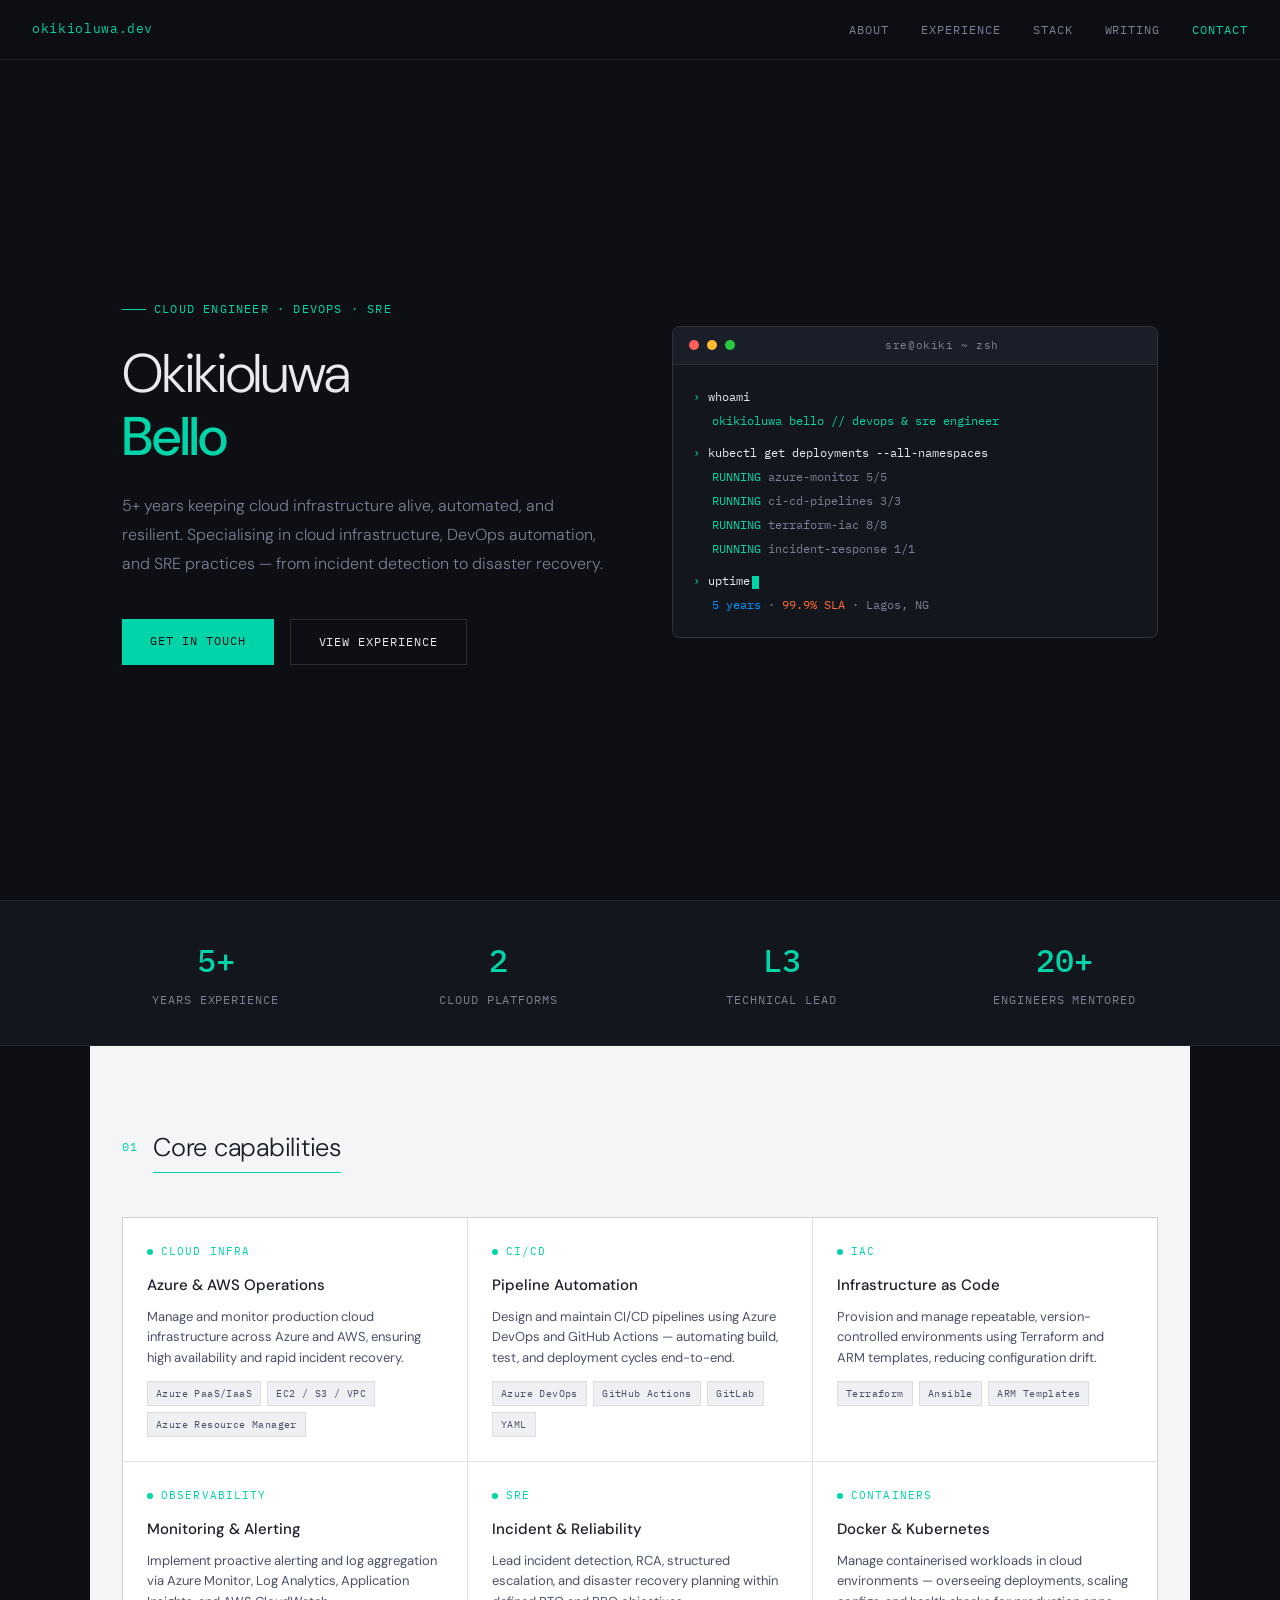
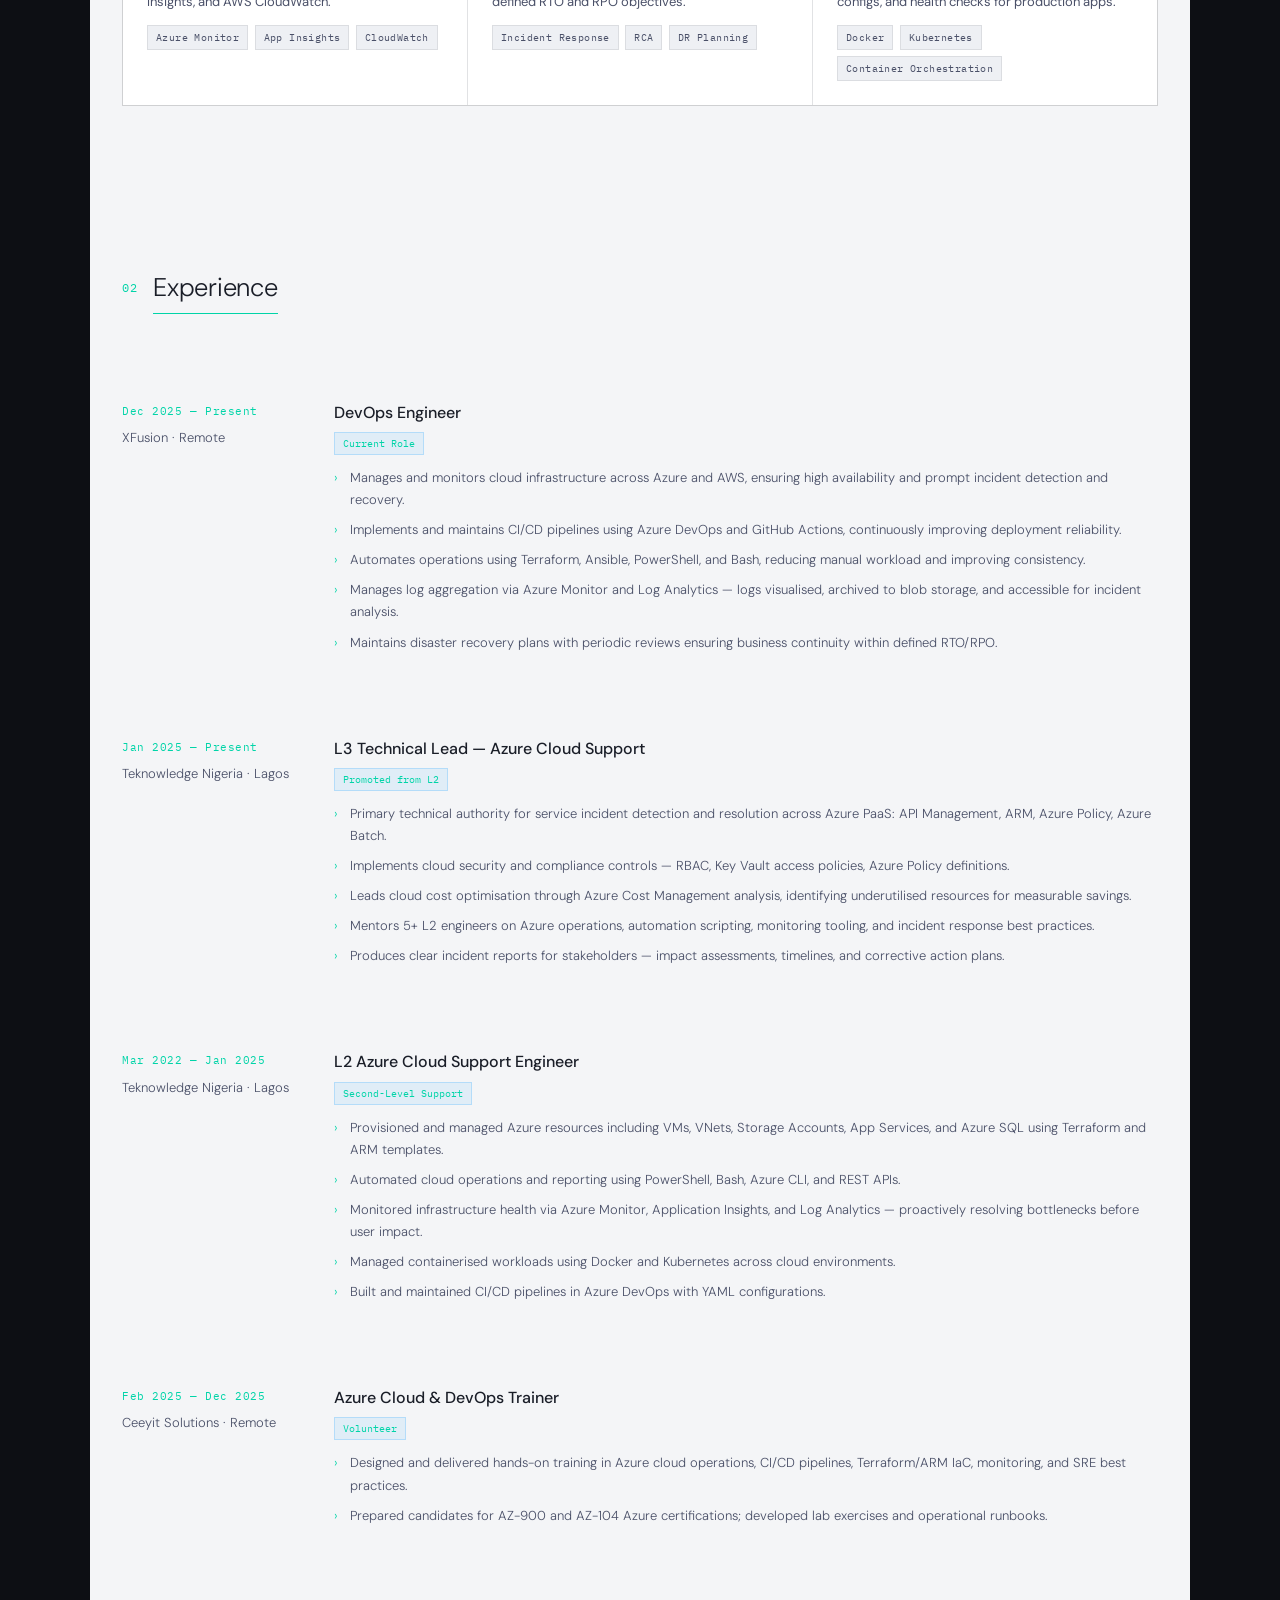
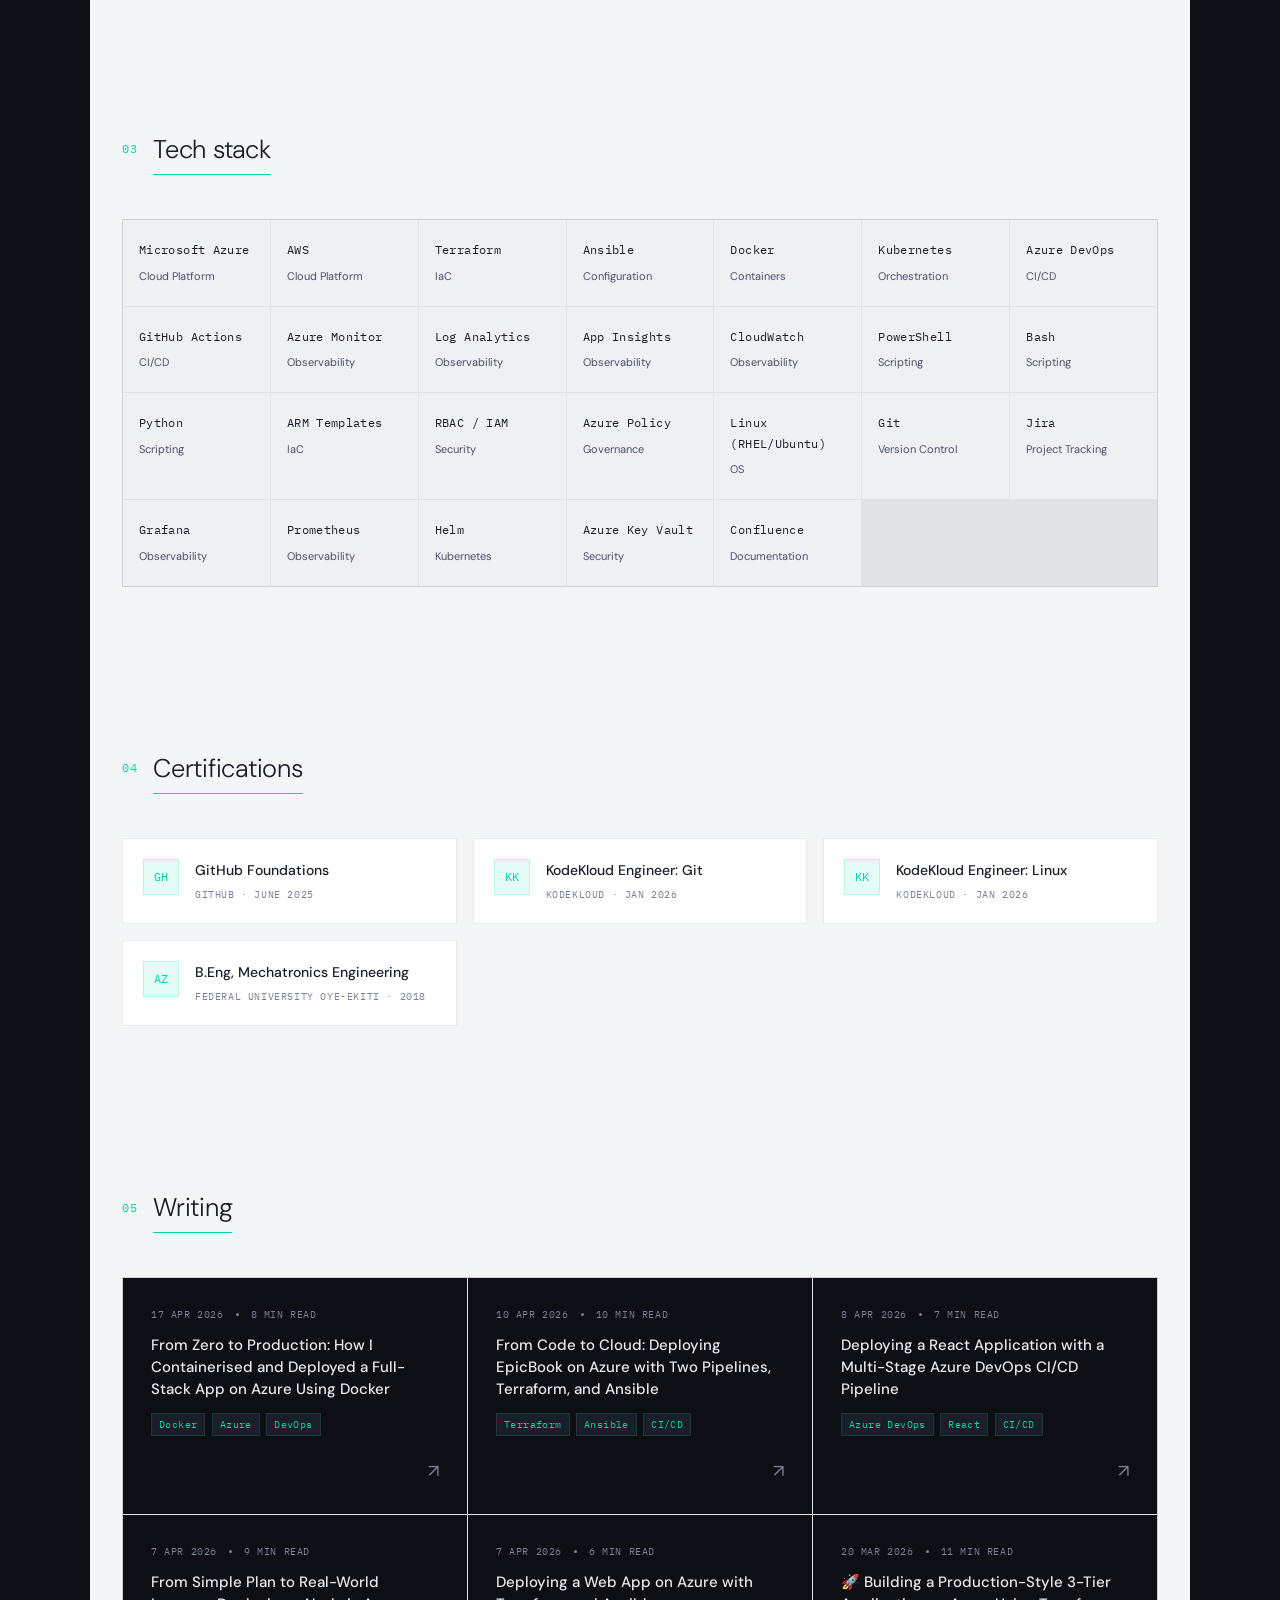
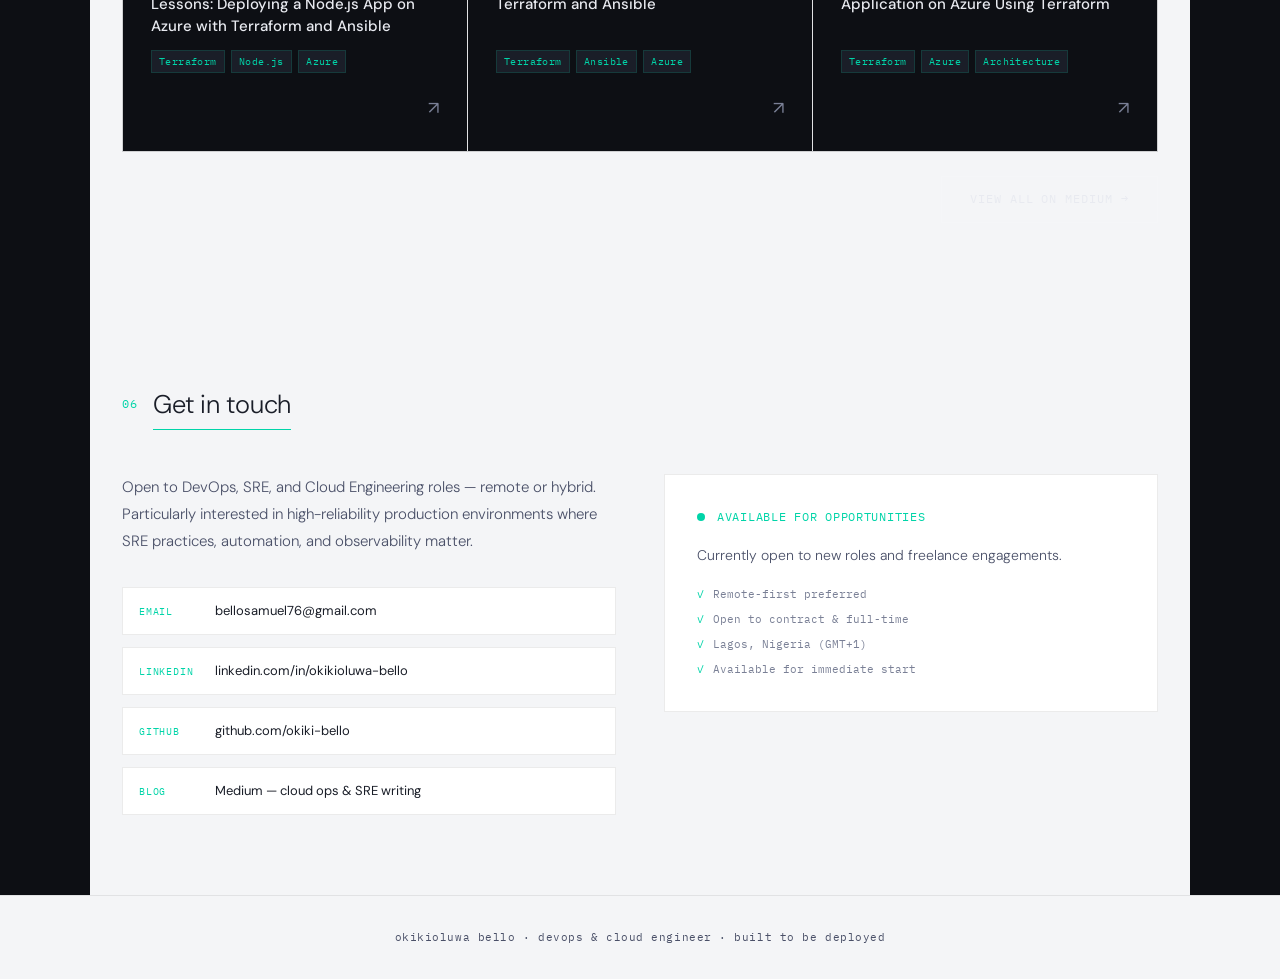
==== commit 510b4cb3: "changes to text colors" ====
--- a/index.html
+++ b/index.html
@@ -80,6 +80,7 @@
     .stats-bar~section .availability {
       background: var(--surface-light);
       border-color: var(--border-light);
+      color: var(--text-dark);
     }
 
     .stats-bar~section .tag,
@@ -449,7 +450,7 @@
       font-size: 15px;
       font-weight: 500;
       margin-bottom: 0.5rem;
-      color: var(--text);
+      color: var(--text-dark);
     }
 
     .skill-card p {
@@ -587,13 +588,13 @@
     .stack-name {
       font-family: var(--mono);
       font-size: 12px;
-      color: var(--text);
+      color: var(--text-dark);
       letter-spacing: 0.03em;
     }
 
     .stack-cat {
       font-size: 11px;
-      color: var(--muted);
+      color: var(--muted-dark);
     }
 
     /* CONTACT */
@@ -606,7 +607,7 @@
 
     .contact-info p {
       font-size: 15px;
-      color: var(--muted);
+      color: var(--muted-dark);
       margin-bottom: 2rem;
       font-weight: 300;
       line-height: 1.8;
@@ -626,7 +627,7 @@
       background: var(--surface);
       border: 1px solid var(--border);
       text-decoration: none;
-      color: var(--text);
+      color: var(--text-dark);
       font-size: 13px;
       transition: border-color 0.2s;
     }
@@ -687,7 +688,7 @@
 
     .avail-text {
       font-size: 14px;
-      color: var(--muted);
+      color: var(--muted-dark);
       line-height: 1.8;
       font-weight: 300;
     }
@@ -722,7 +723,8 @@
       text-align: center;
       font-family: var(--mono);
       font-size: 11px;
-      color: var(--muted);
+      color: var(--muted-dark);
+      background: var(--bg-light);
       letter-spacing: 0.05em;
     }
 
@@ -764,7 +766,7 @@
     .cert-name {
       font-size: 14px;
       font-weight: 500;
-      color: var(--text);
+      color: var(--text-dark);
       margin-bottom: 0.2rem;
     }
 
@@ -1627,7 +1629,7 @@
   </section>
 
   <footer>
-    <p>okikioluwa bello · devops &amp; sre engineer · built to be deployed</p>
+    <p>okikioluwa bello · devops &amp; cloud engineer · built to be deployed</p>
   </footer>
 
   <script>
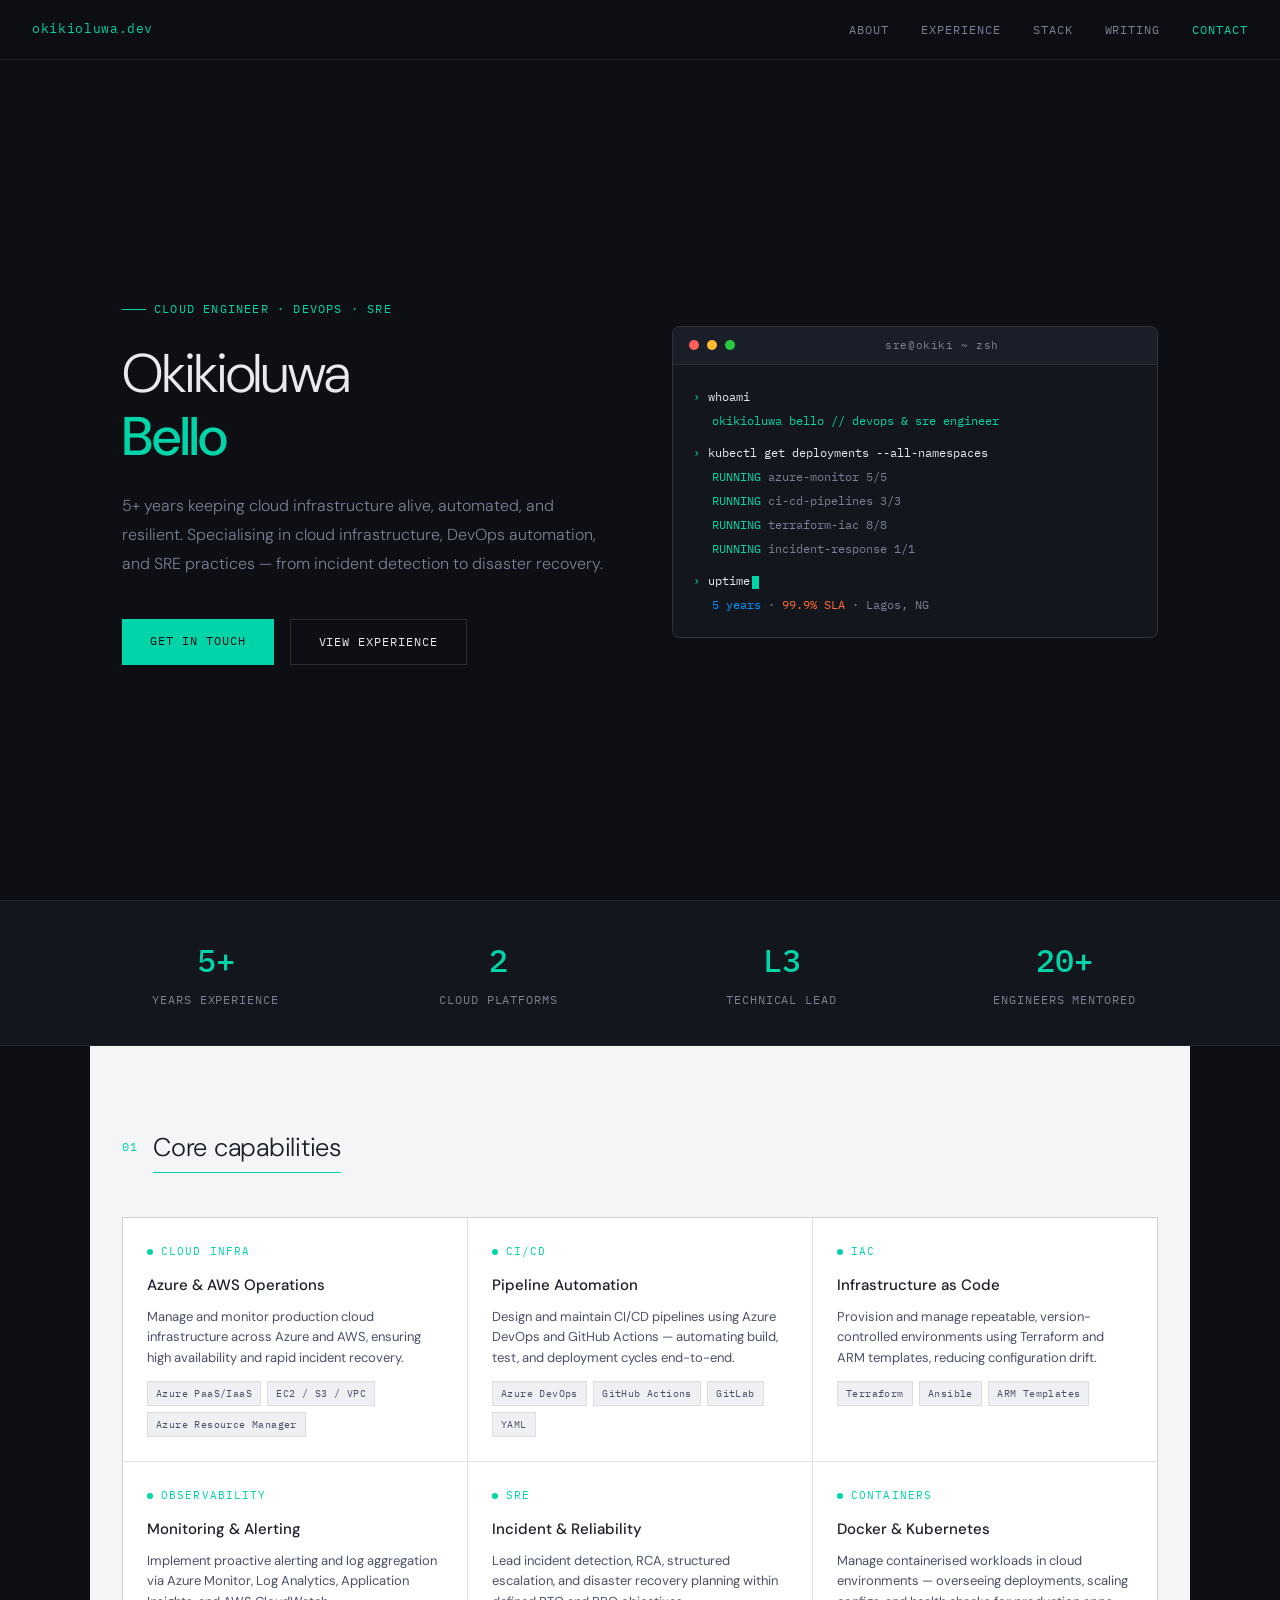
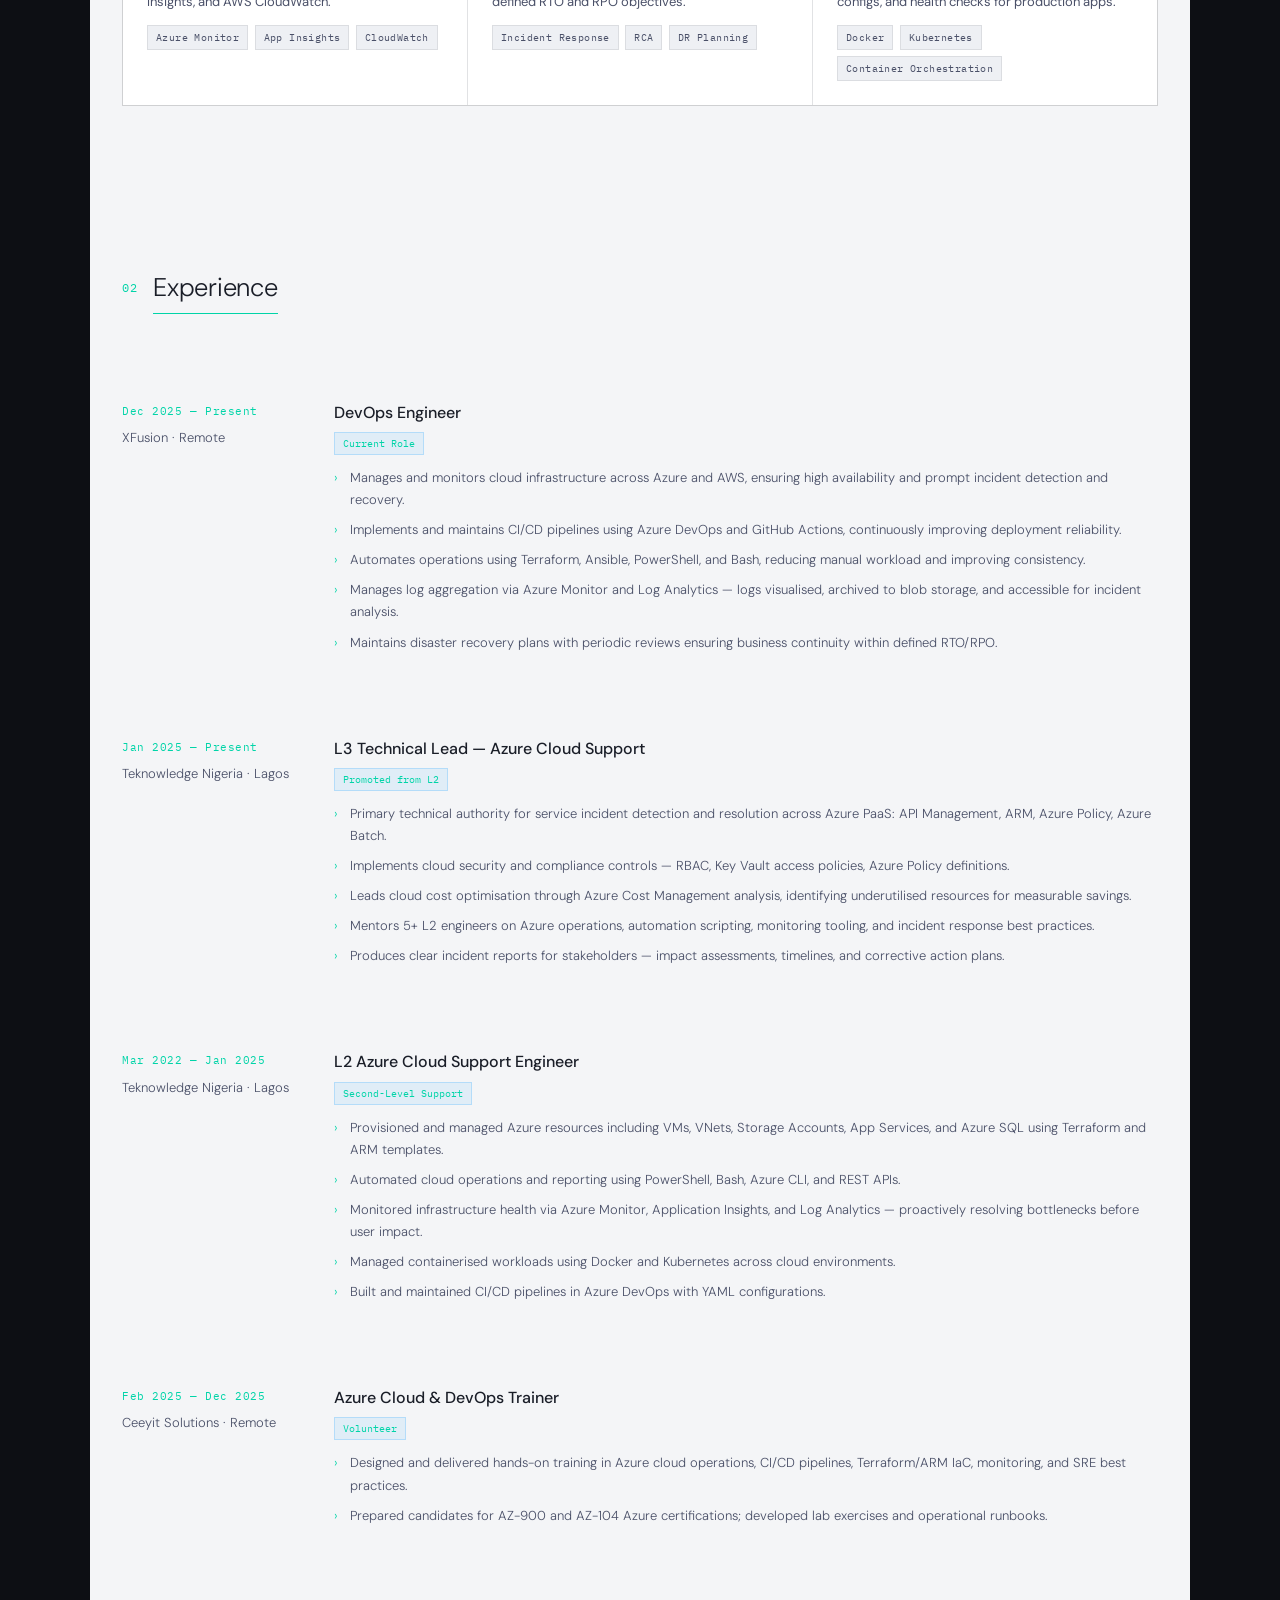
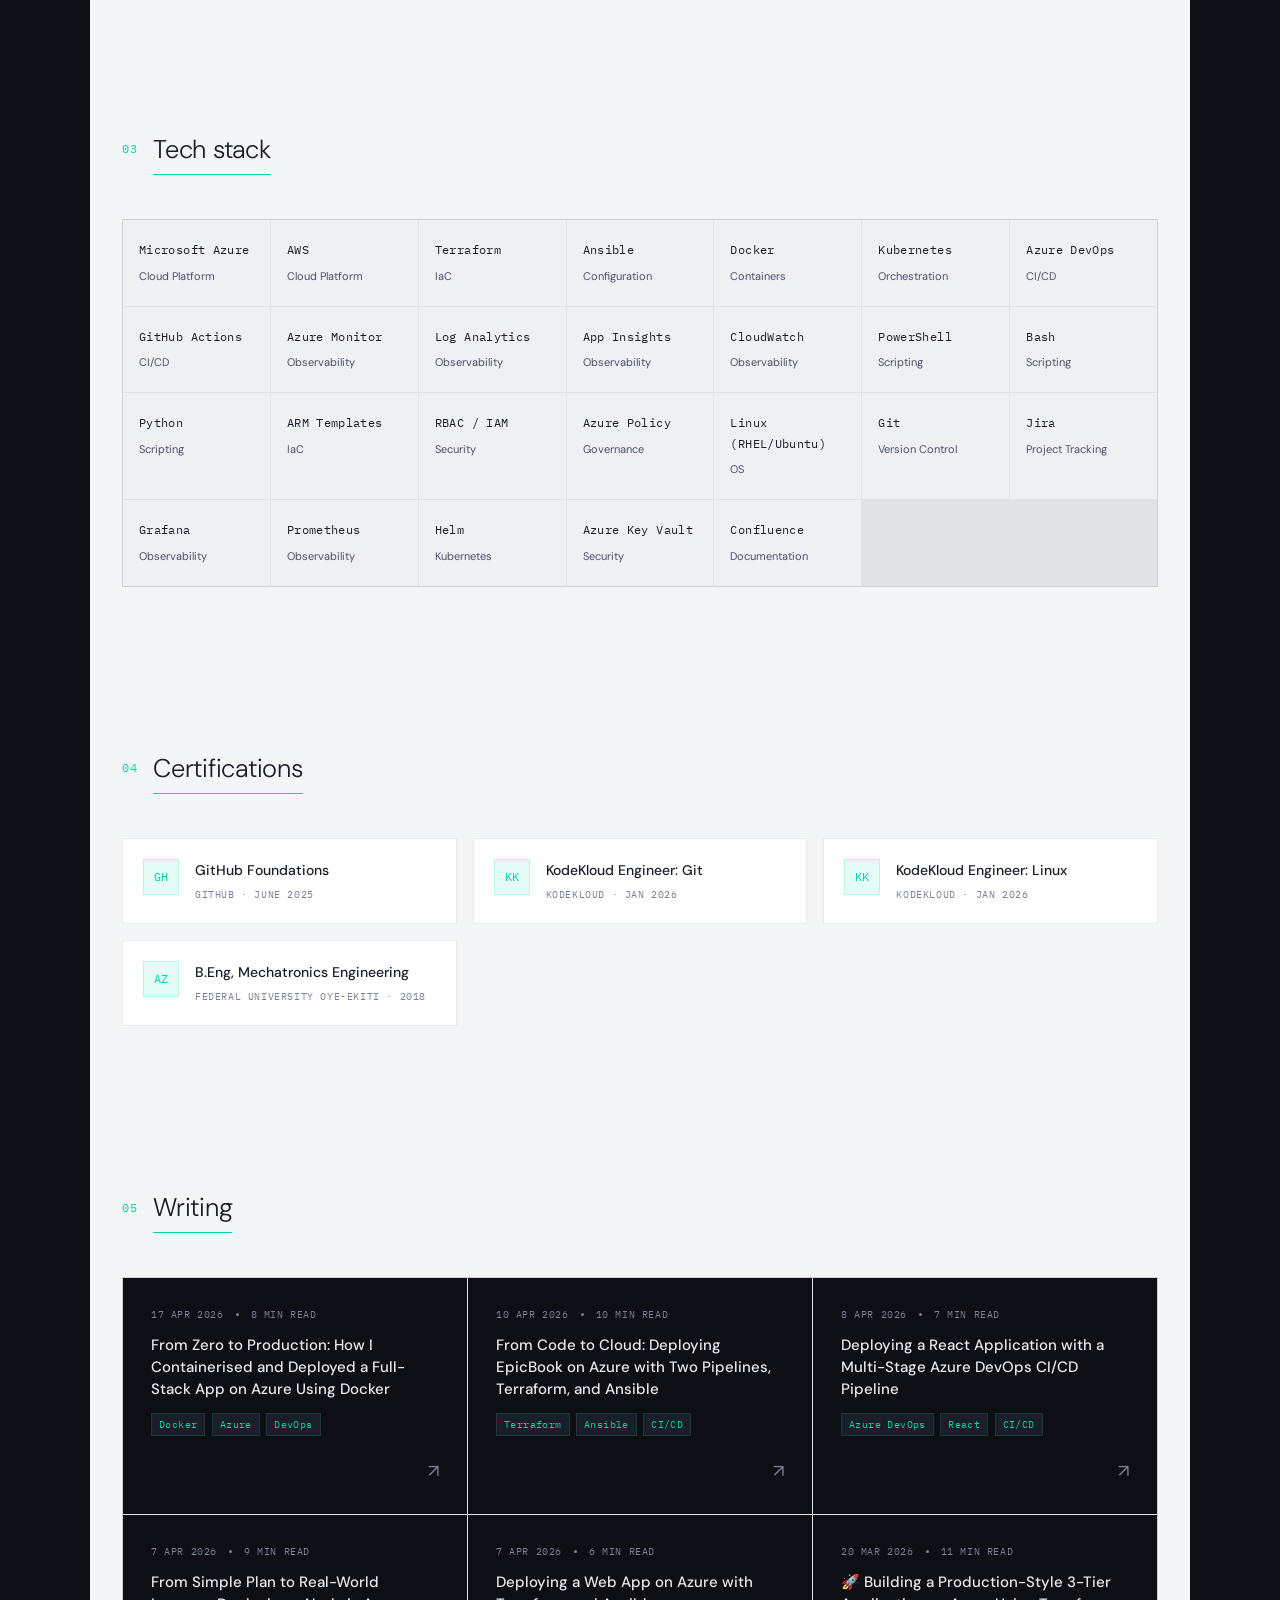
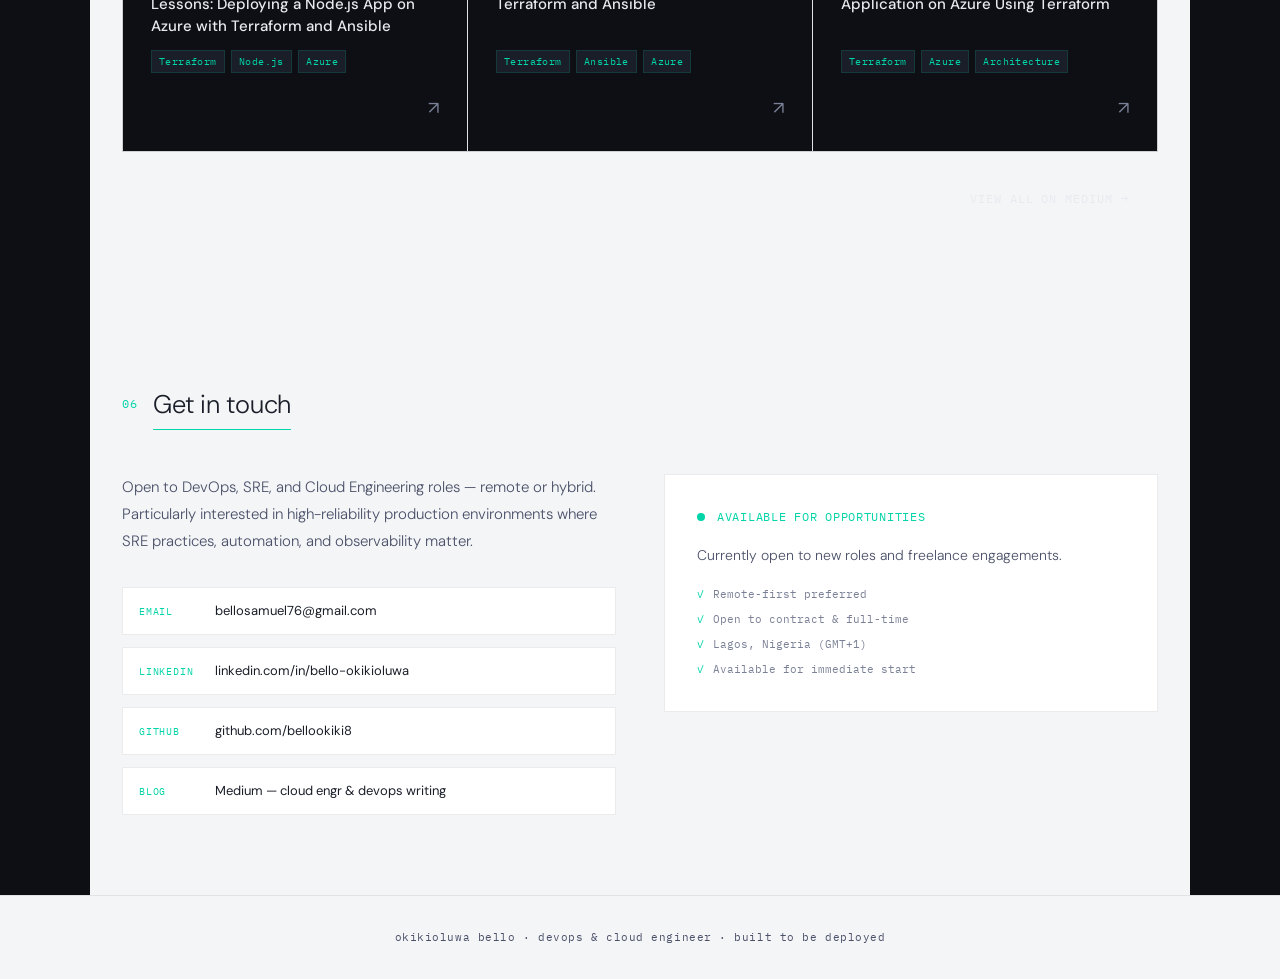
==== commit 1d5de325: "Update contact links and descriptions in index.html" ====
--- a/index.html
+++ b/index.html
@@ -1598,17 +1598,17 @@
             <span class="contact-link-label">Email</span>
             <span>bellosamuel76@gmail.com</span>
           </a>
-          <a href="https://linkedin.com/in/okikioluwa-bello" class="contact-link">
+          <a href="https://www.linkedin.com/in/bello-okikioluwa" class="contact-link">
             <span class="contact-link-label">LinkedIn</span>
-            <span>linkedin.com/in/okikioluwa-bello</span>
+            <span>linkedin.com/in/bello-okikioluwa</span>
           </a>
-          <a href="https://github.com/okiki-bello" class="contact-link">
+          <a href="https://github.com/bellookiki8" class="contact-link">
             <span class="contact-link-label">GitHub</span>
-            <span>github.com/okiki-bello</span>
+            <span>github.com/bellookiki8</span>
           </a>
           <a href="https://medium.com/@bellookiki" class="contact-link">
             <span class="contact-link-label">Blog</span>
-            <span>Medium — cloud ops &amp; SRE writing</span>
+            <span>Medium — cloud engr &amp; devops writing</span>
           </a>
         </div>
       </div>
@@ -1760,4 +1760,4 @@
   </script>
 </body>
 
-</html>+</html>
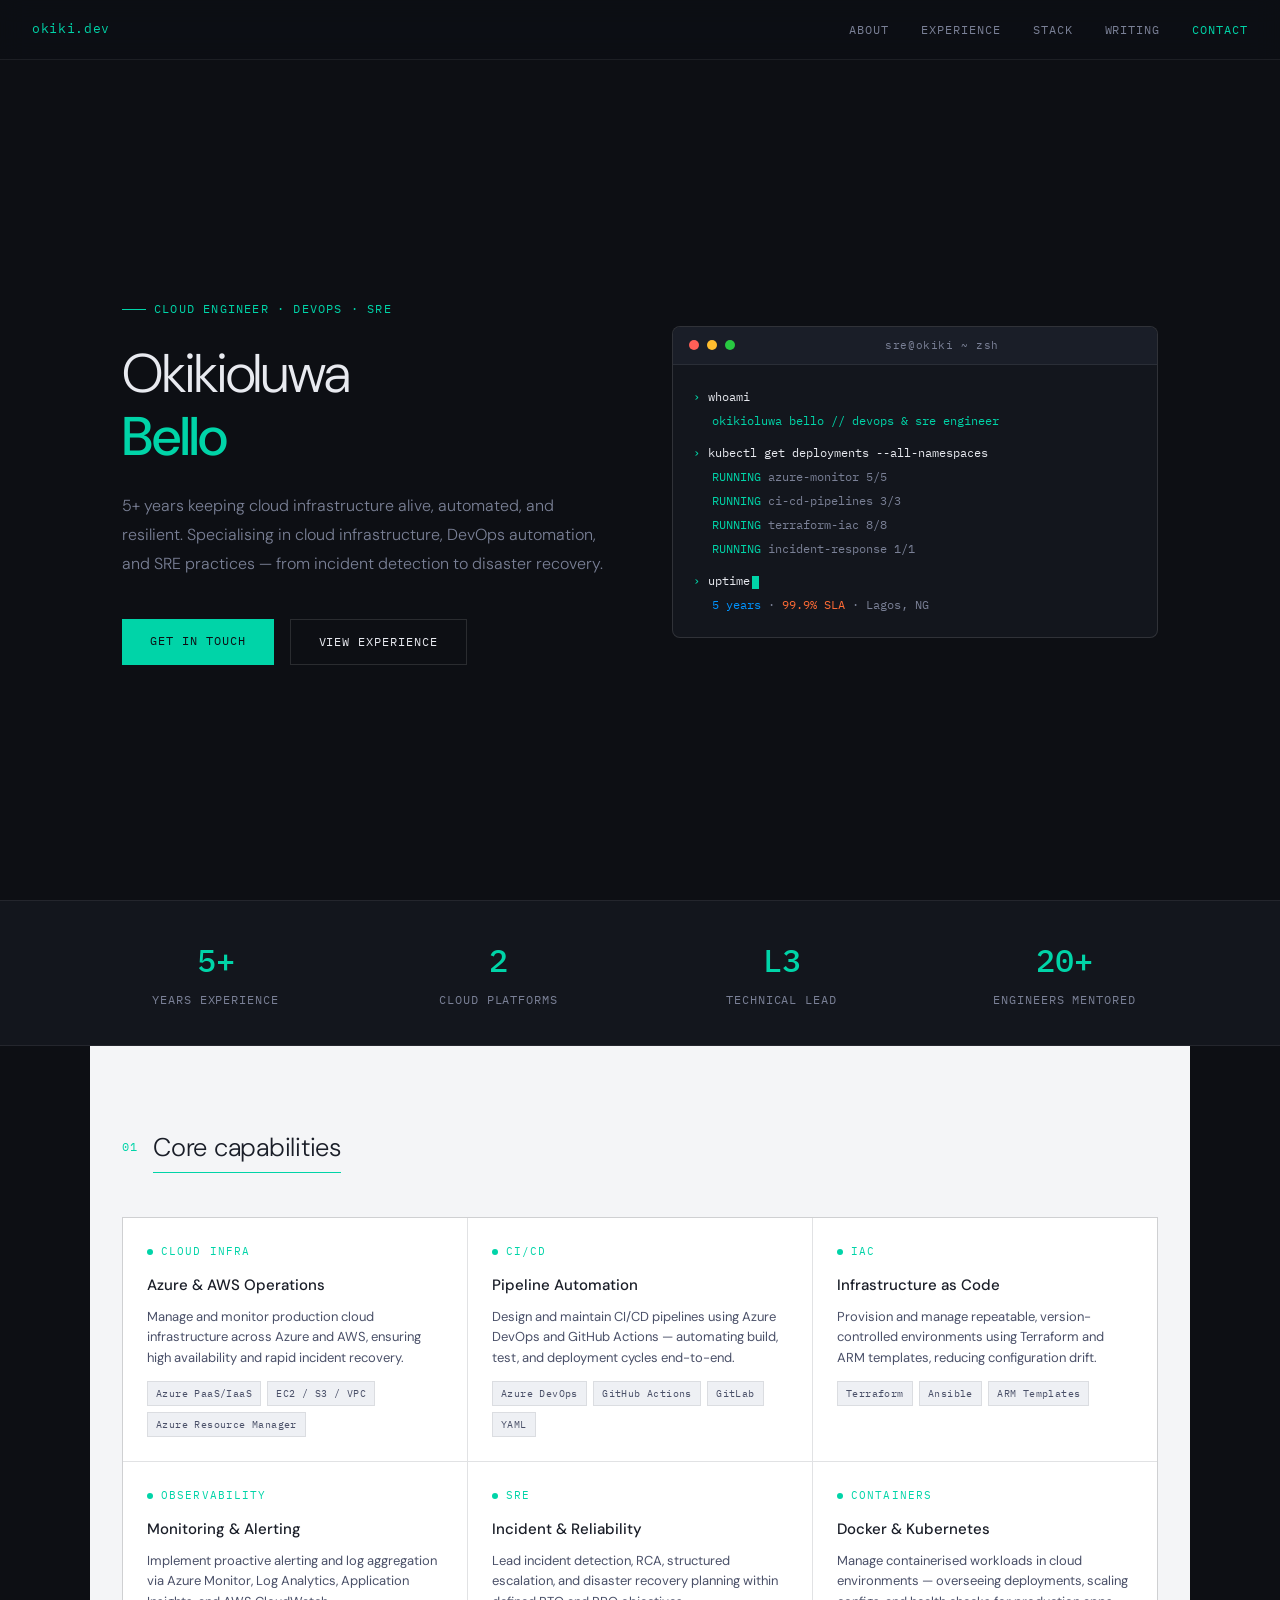
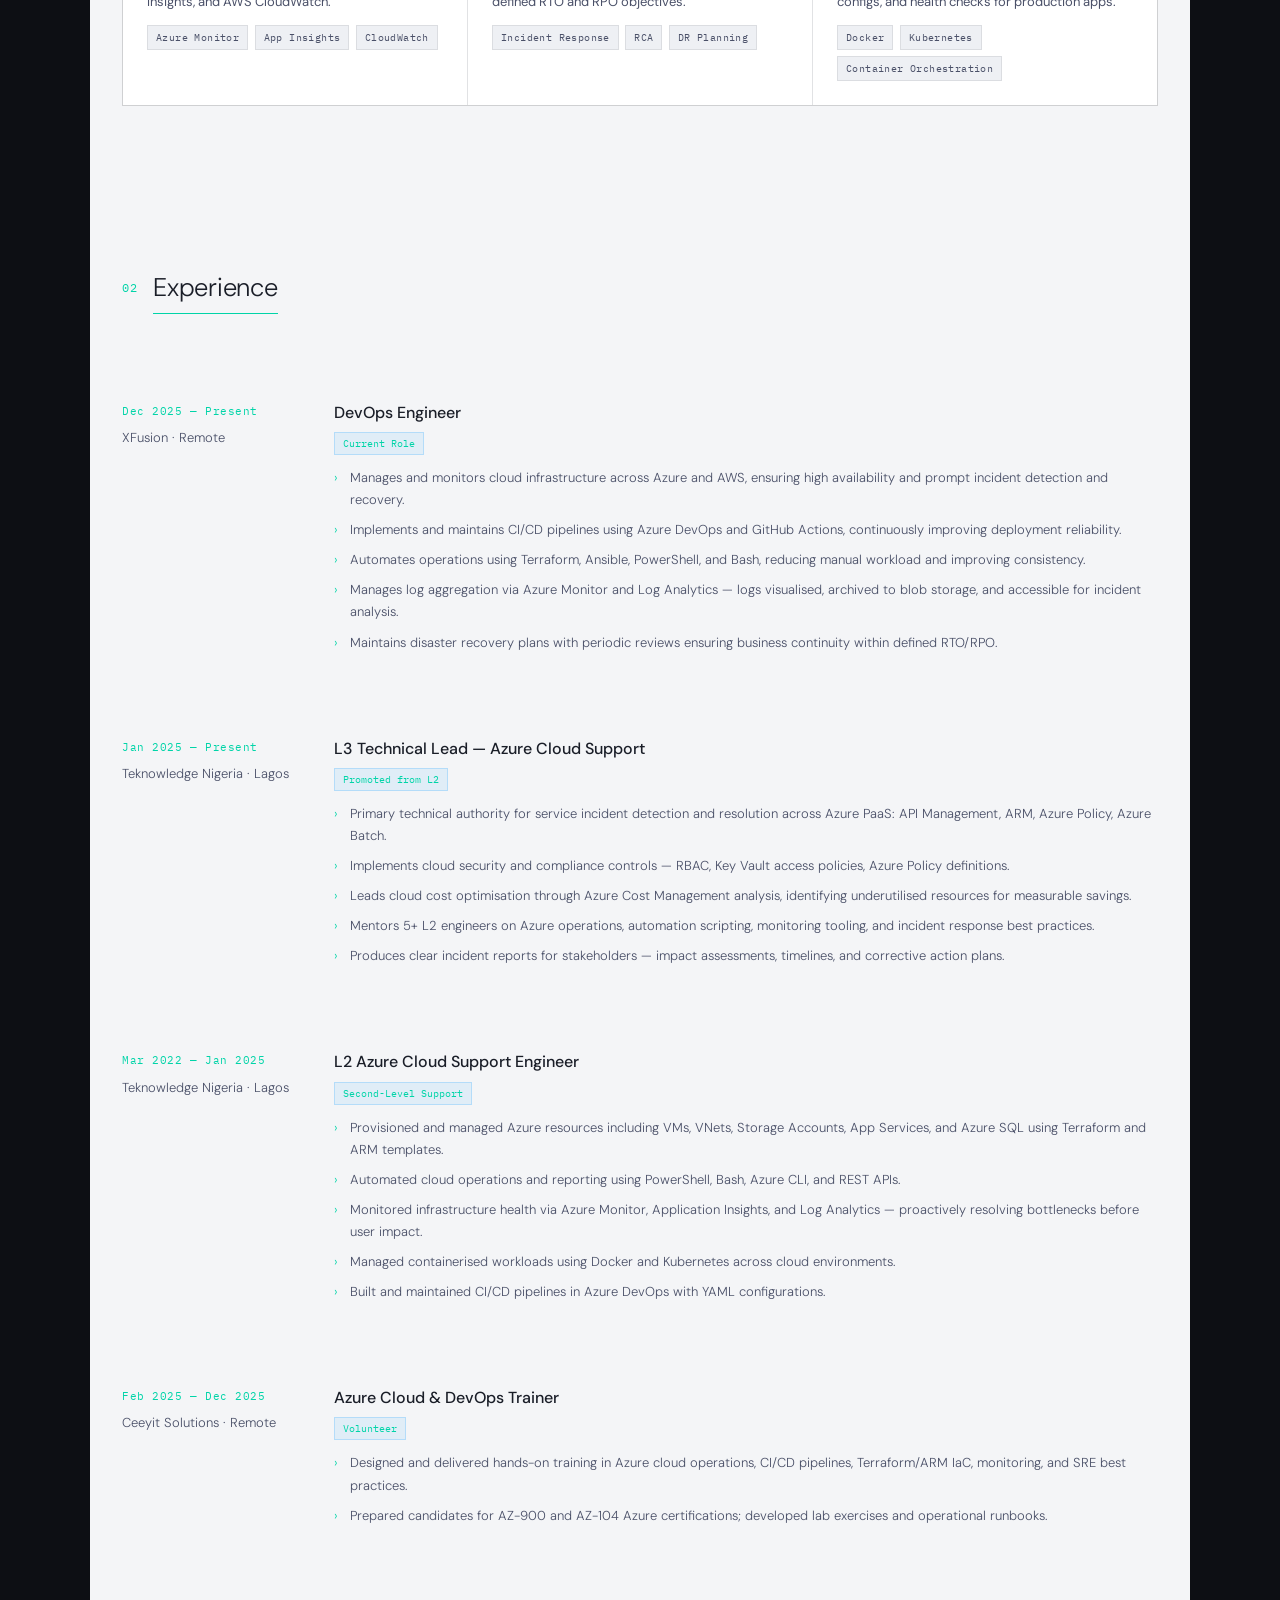
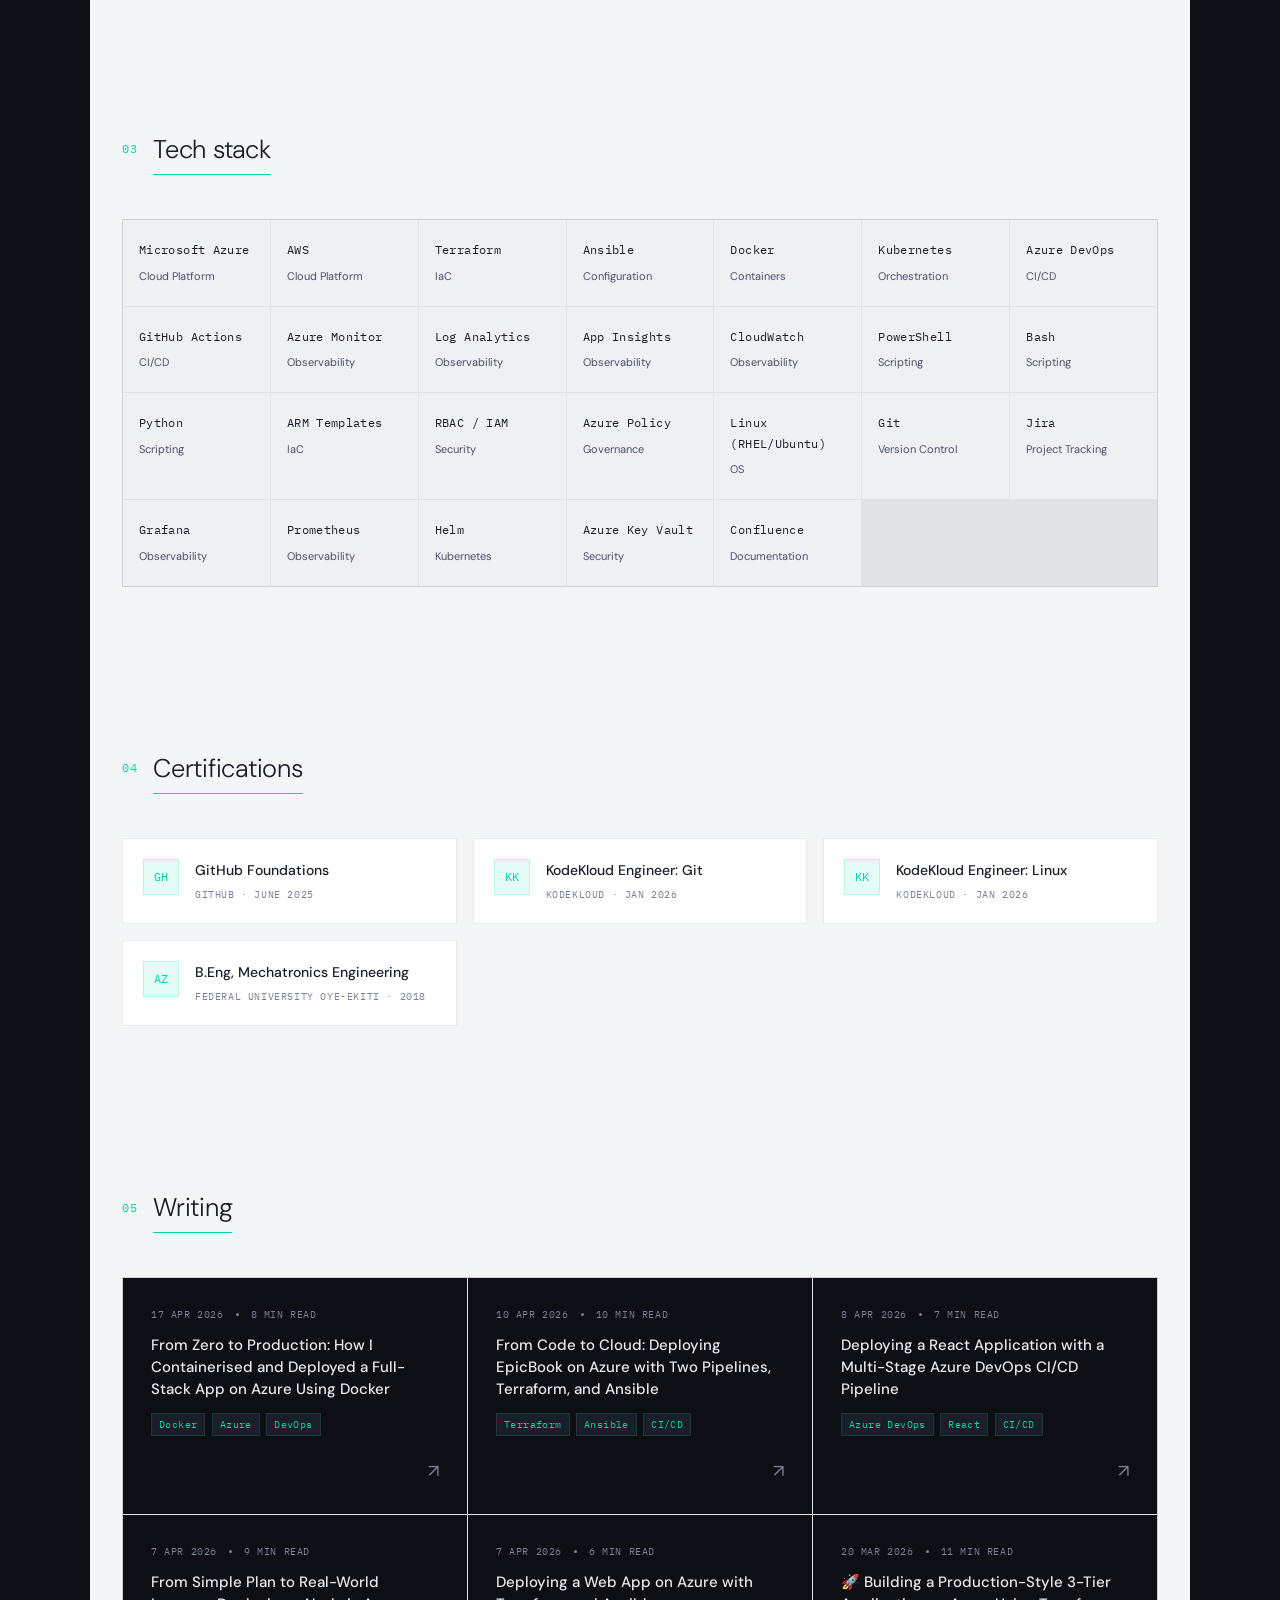
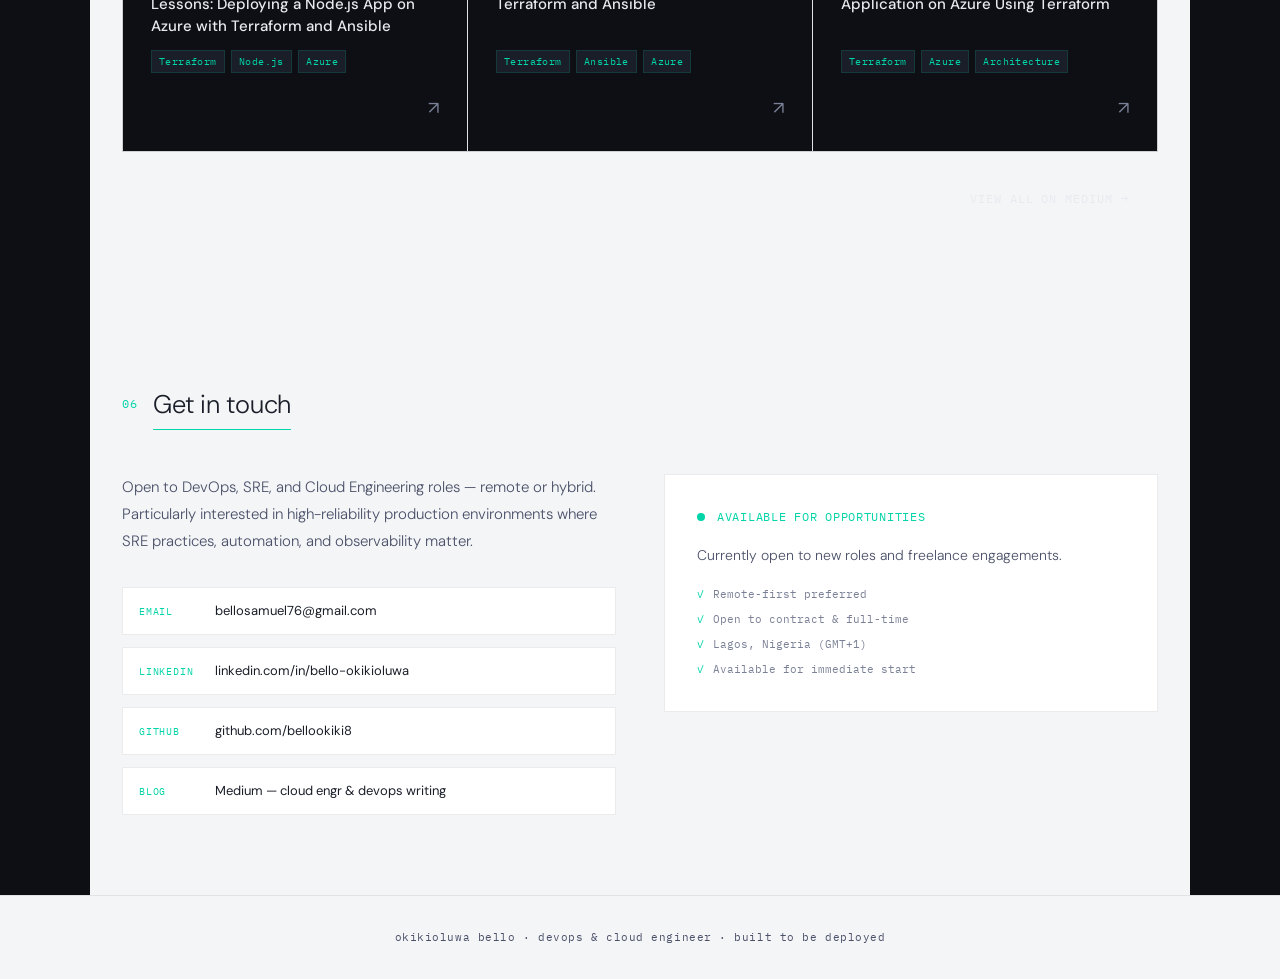
==== commit ff2bbe81: "Update navigation logo from okikioluwa.dev to okiki.dev" ====
--- a/index.html
+++ b/index.html
@@ -1229,7 +1229,7 @@
 
   <!-- NAV -->
   <nav>
-    <span class="nav-logo">okikioluwa.dev</span>
+    <span class="nav-logo">okiki.dev</span>
     <ul class="nav-links">
       <li><a href="#about">About</a></li>
       <li><a href="#experience">Experience</a></li>
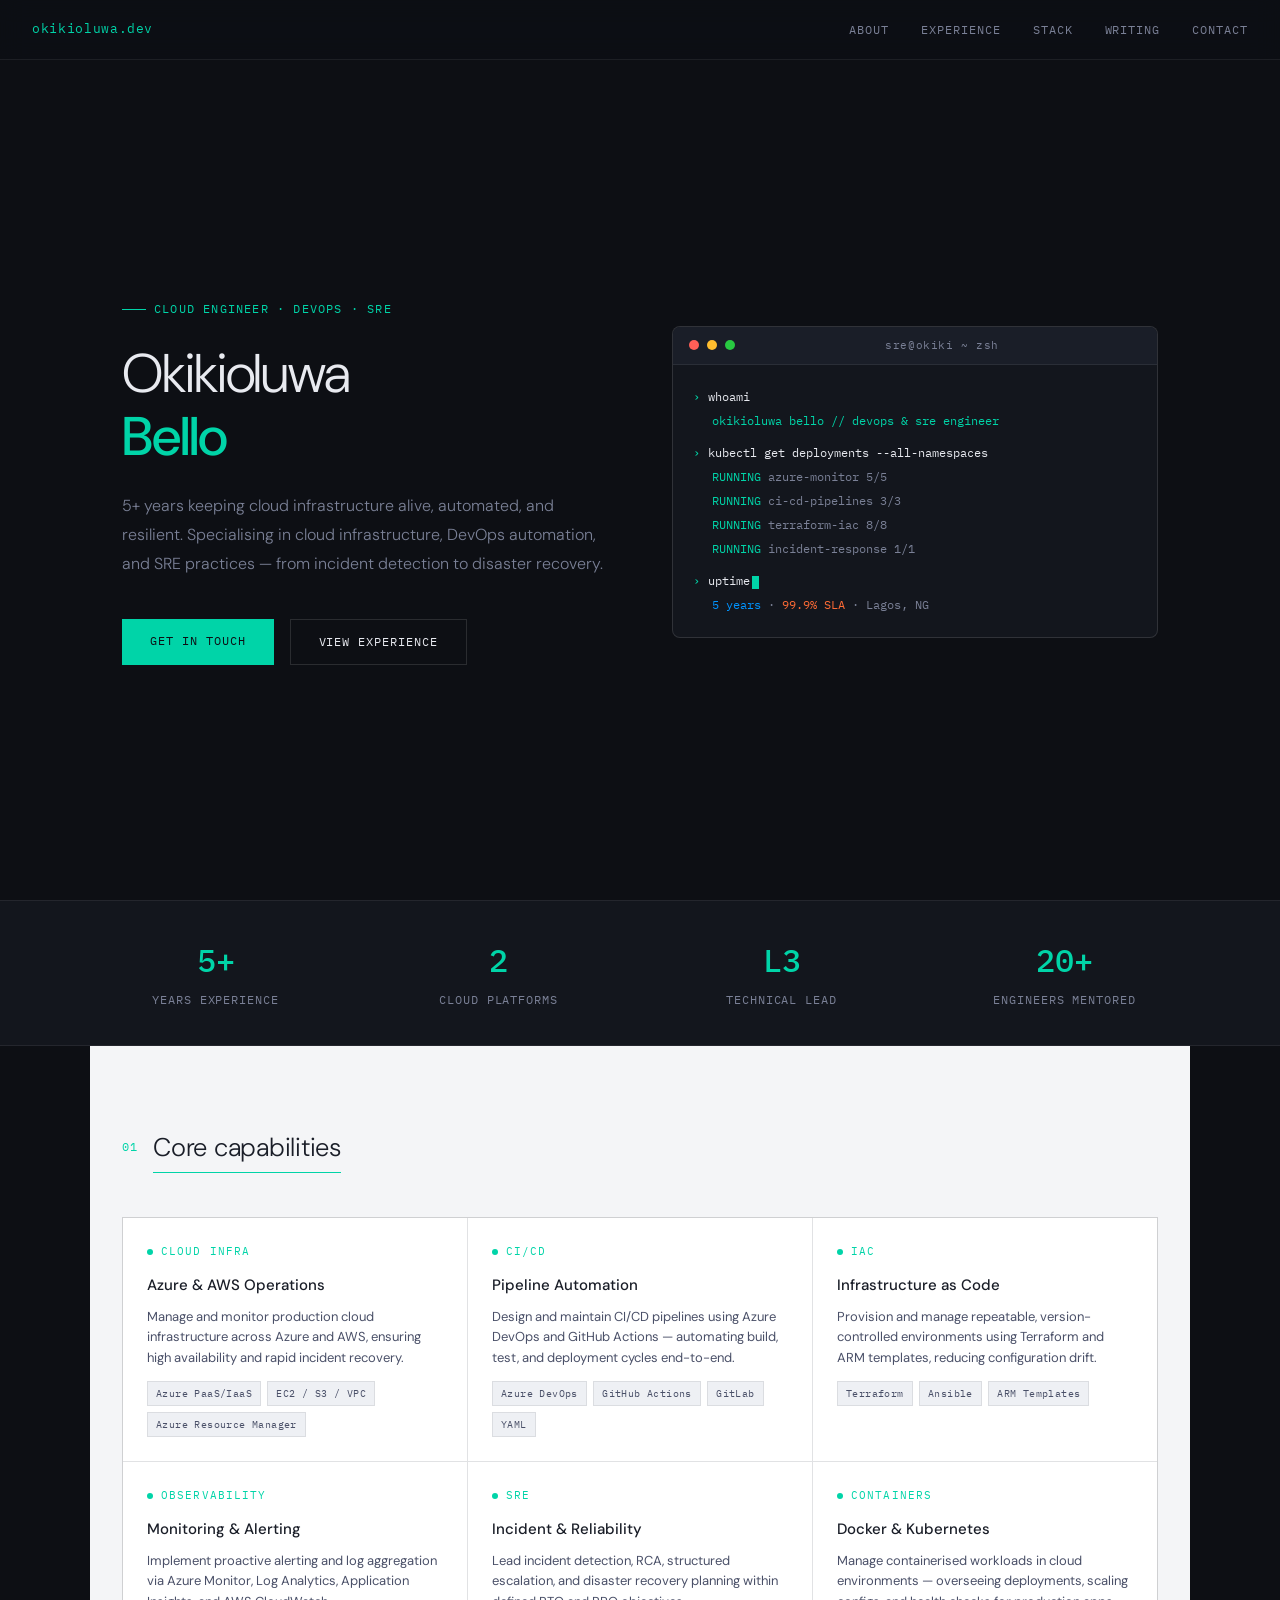
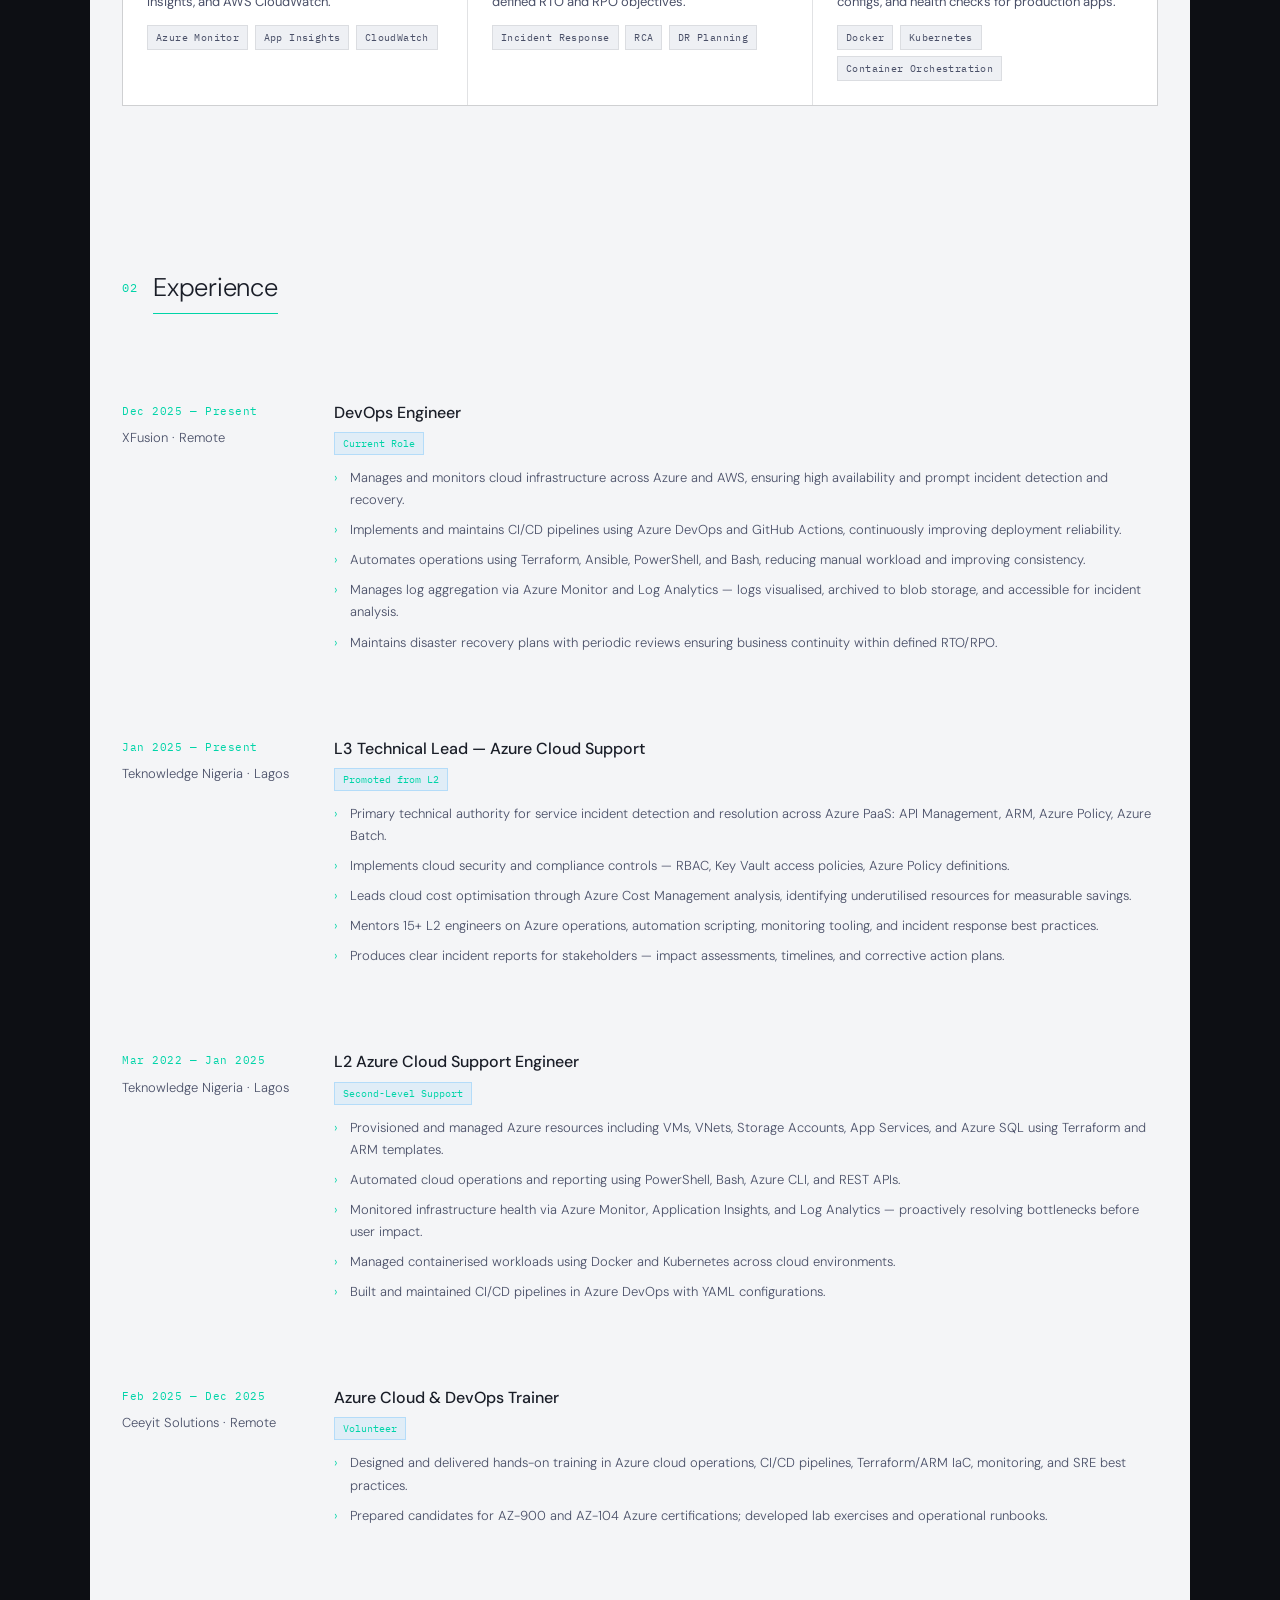
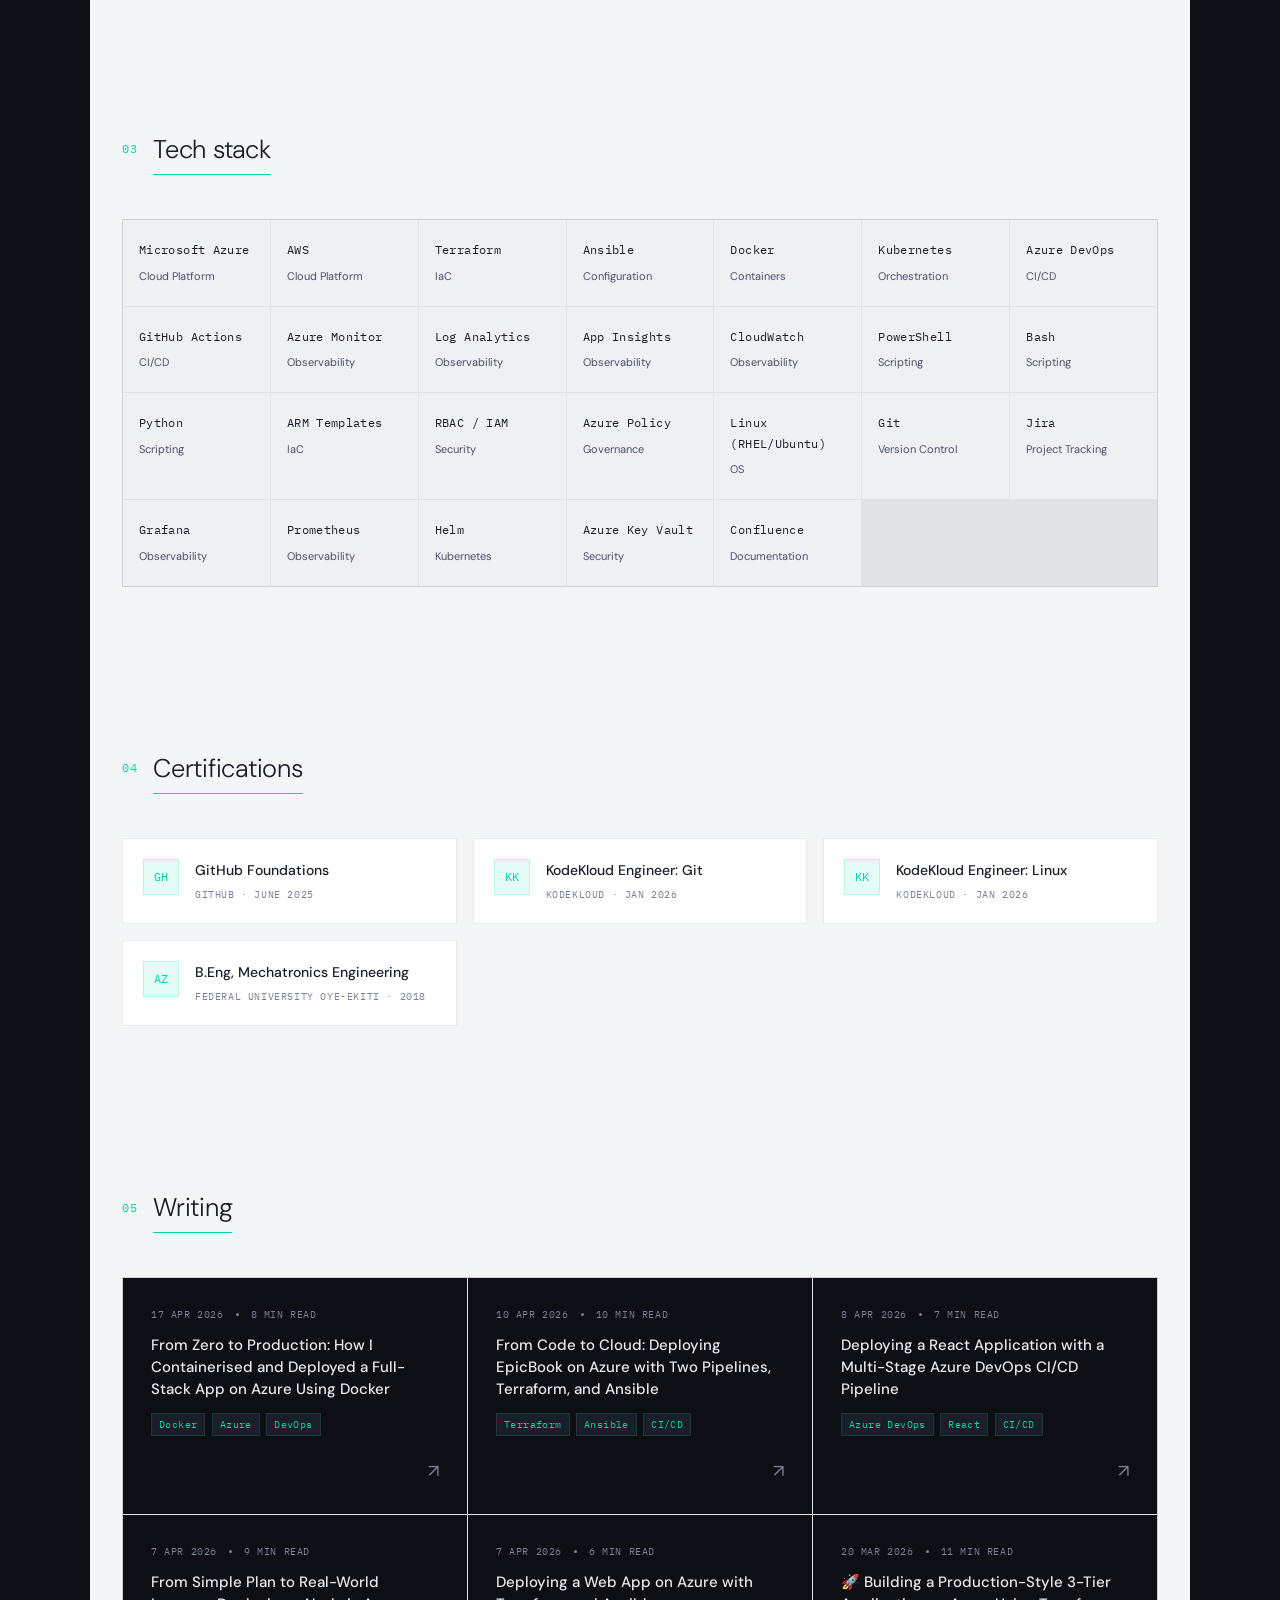
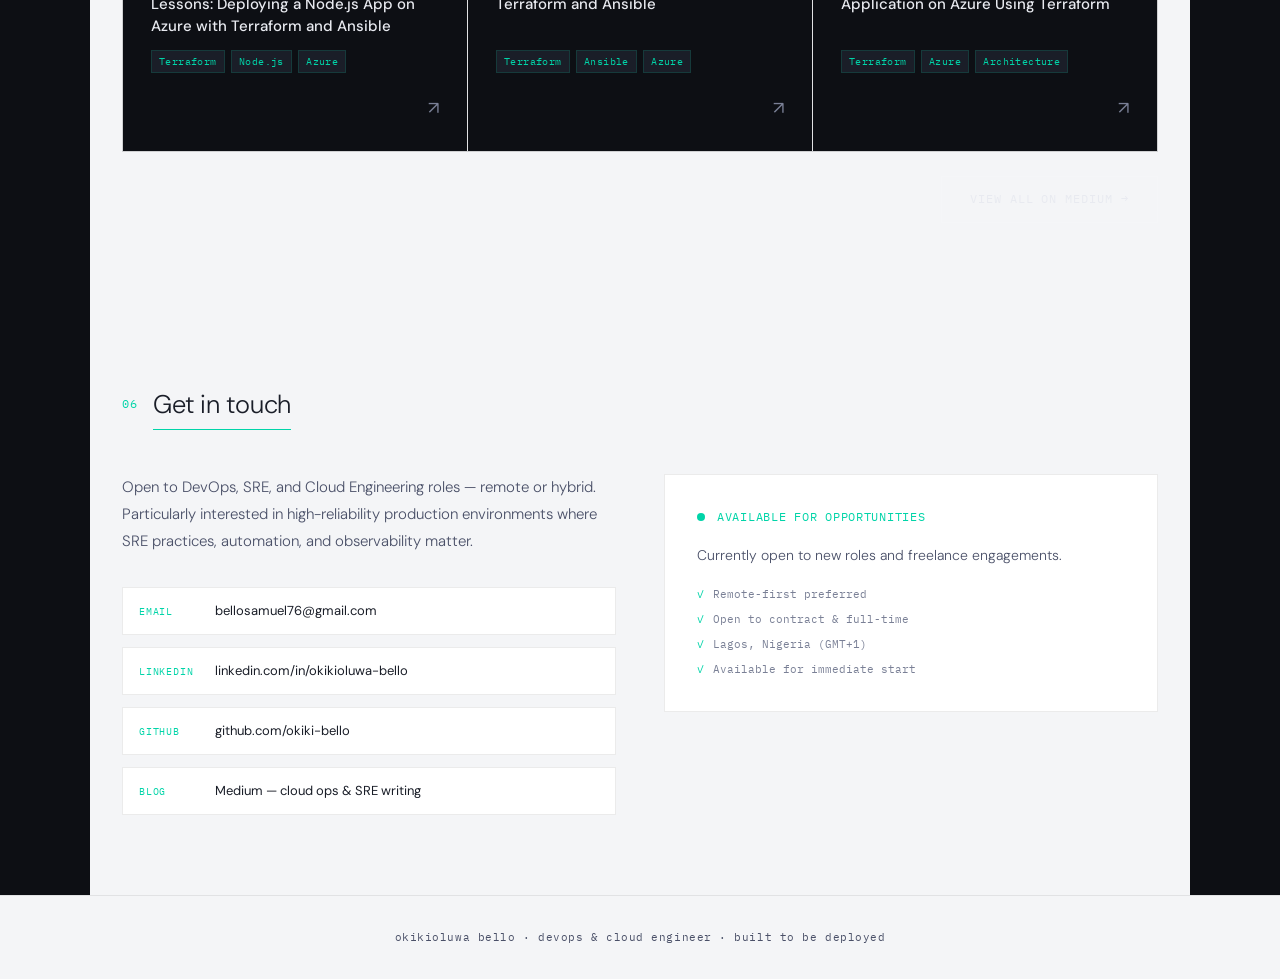
==== commit a5505c54: "contact page" ====
--- a/index.html
+++ b/index.html
@@ -1229,13 +1229,13 @@
 
   <!-- NAV -->
   <nav>
-    <span class="nav-logo">okiki.dev</span>
+    <span class="nav-logo">okikioluwa.dev</span>
     <ul class="nav-links">
       <li><a href="#about">About</a></li>
       <li><a href="#experience">Experience</a></li>
       <li><a href="#skills">Stack</a></li>
       <li><a href="#writing">Writing</a></li>
-      <li><a href="#contact">Contact</a></li>
+      <li><a href="contact.html">Contact</a></li>
     </ul>
   </nav>
 
@@ -1429,7 +1429,7 @@
               definitions.</li>
             <li>Leads cloud cost optimisation through Azure Cost Management analysis, identifying underutilised
               resources for measurable savings.</li>
-            <li>Mentors 5+ L2 engineers on Azure operations, automation scripting, monitoring tooling, and incident
+            <li>Mentors 15+ L2 engineers on Azure operations, automation scripting, monitoring tooling, and incident
               response best practices.</li>
             <li>Produces clear incident reports for stakeholders — impact assessments, timelines, and corrective action
               plans.</li>
@@ -1598,17 +1598,17 @@
             <span class="contact-link-label">Email</span>
             <span>bellosamuel76@gmail.com</span>
           </a>
-          <a href="https://www.linkedin.com/in/bello-okikioluwa" class="contact-link">
+          <a href="https://linkedin.com/in/okikioluwa-bello" class="contact-link">
             <span class="contact-link-label">LinkedIn</span>
-            <span>linkedin.com/in/bello-okikioluwa</span>
+            <span>linkedin.com/in/okikioluwa-bello</span>
           </a>
-          <a href="https://github.com/bellookiki8" class="contact-link">
+          <a href="https://github.com/okiki-bello" class="contact-link">
             <span class="contact-link-label">GitHub</span>
-            <span>github.com/bellookiki8</span>
+            <span>github.com/okiki-bello</span>
           </a>
           <a href="https://medium.com/@bellookiki" class="contact-link">
             <span class="contact-link-label">Blog</span>
-            <span>Medium — cloud engr &amp; devops writing</span>
+            <span>Medium — cloud ops &amp; SRE writing</span>
           </a>
         </div>
       </div>
@@ -1760,4 +1760,4 @@
   </script>
 </body>
 
-</html>
+</html>
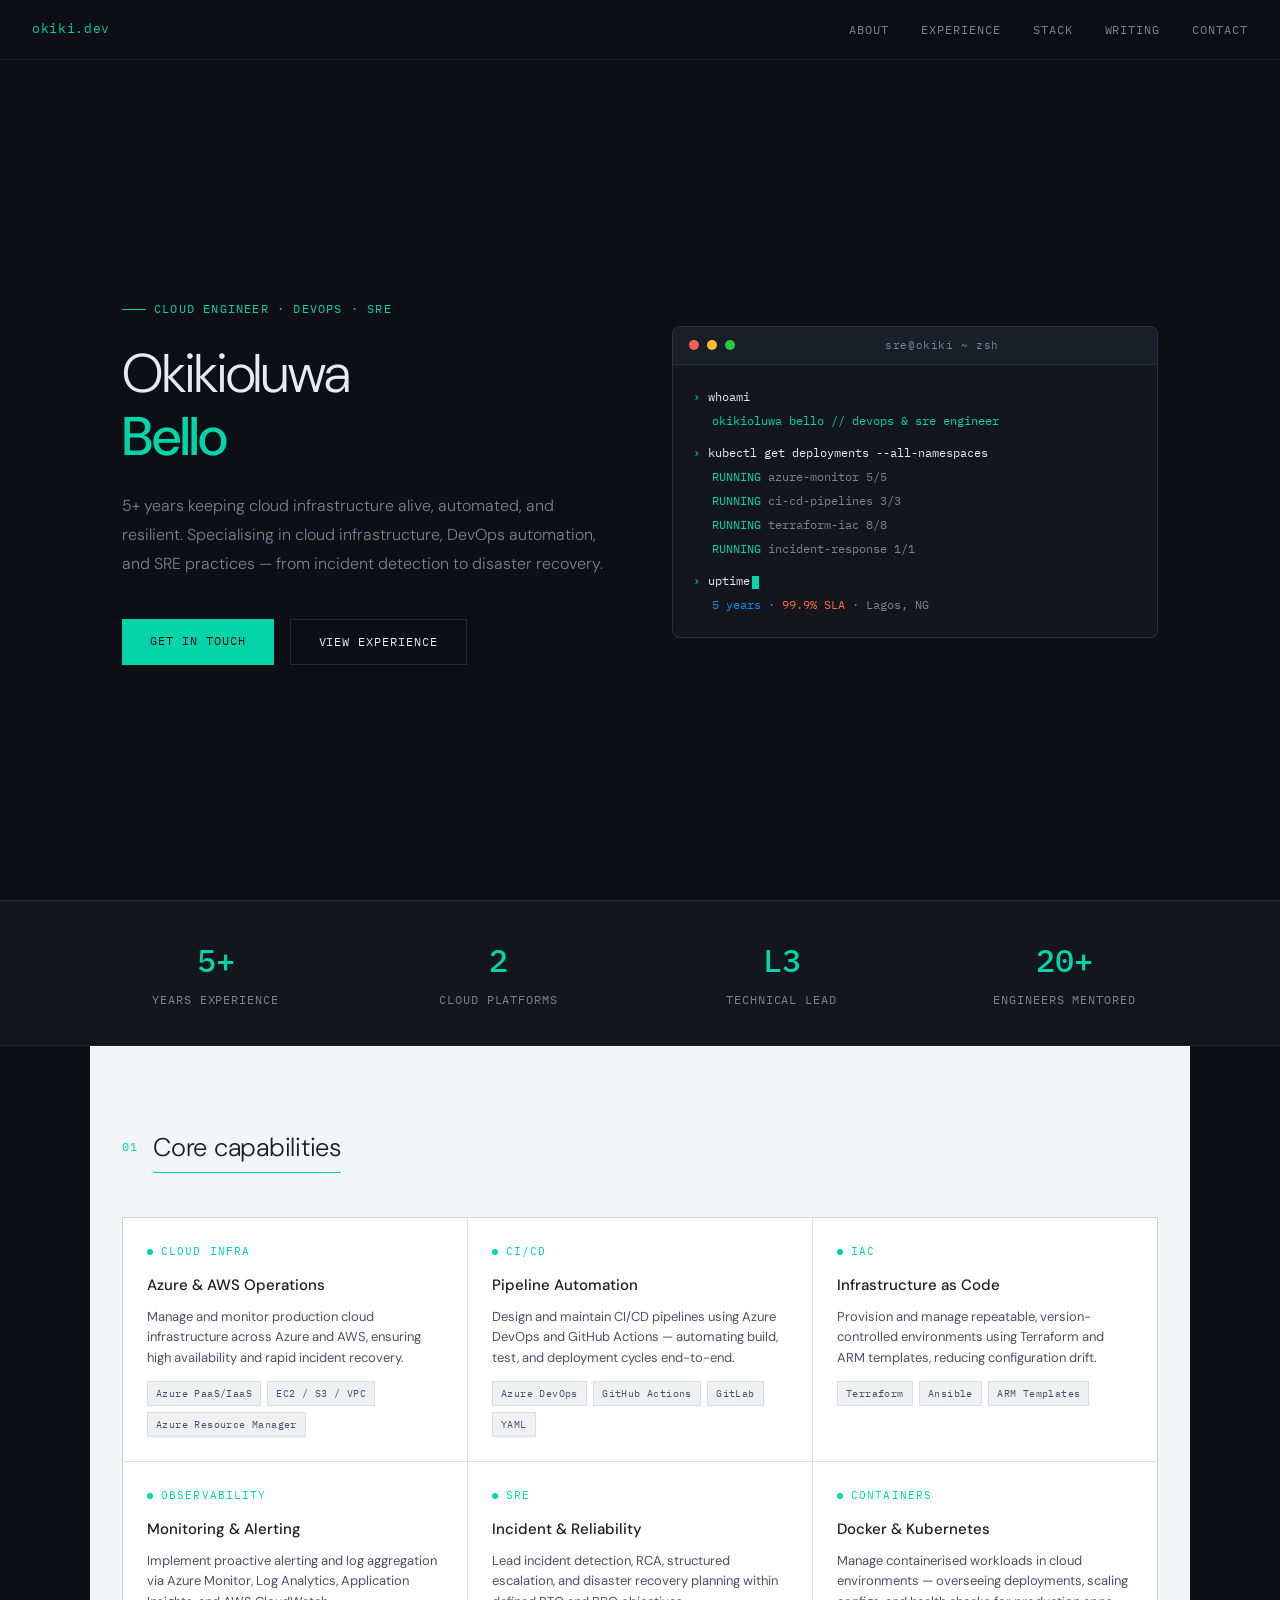
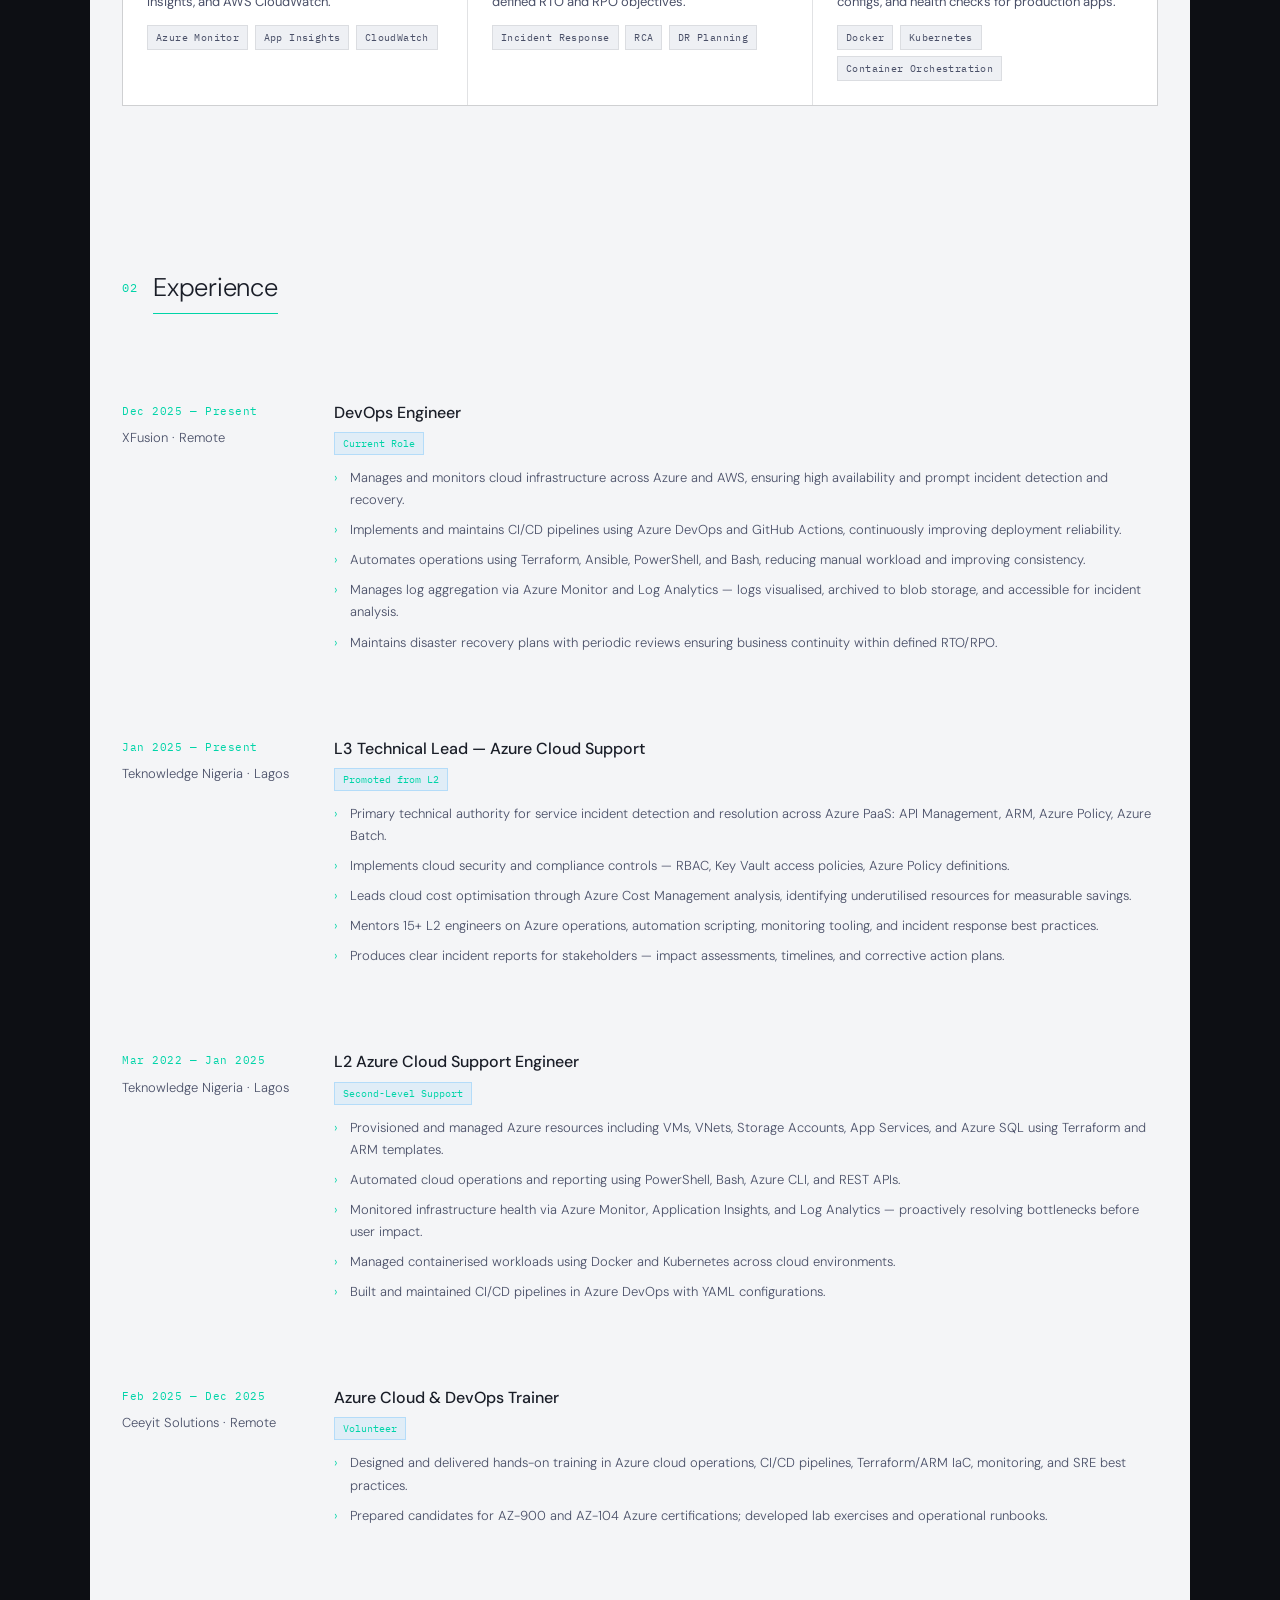
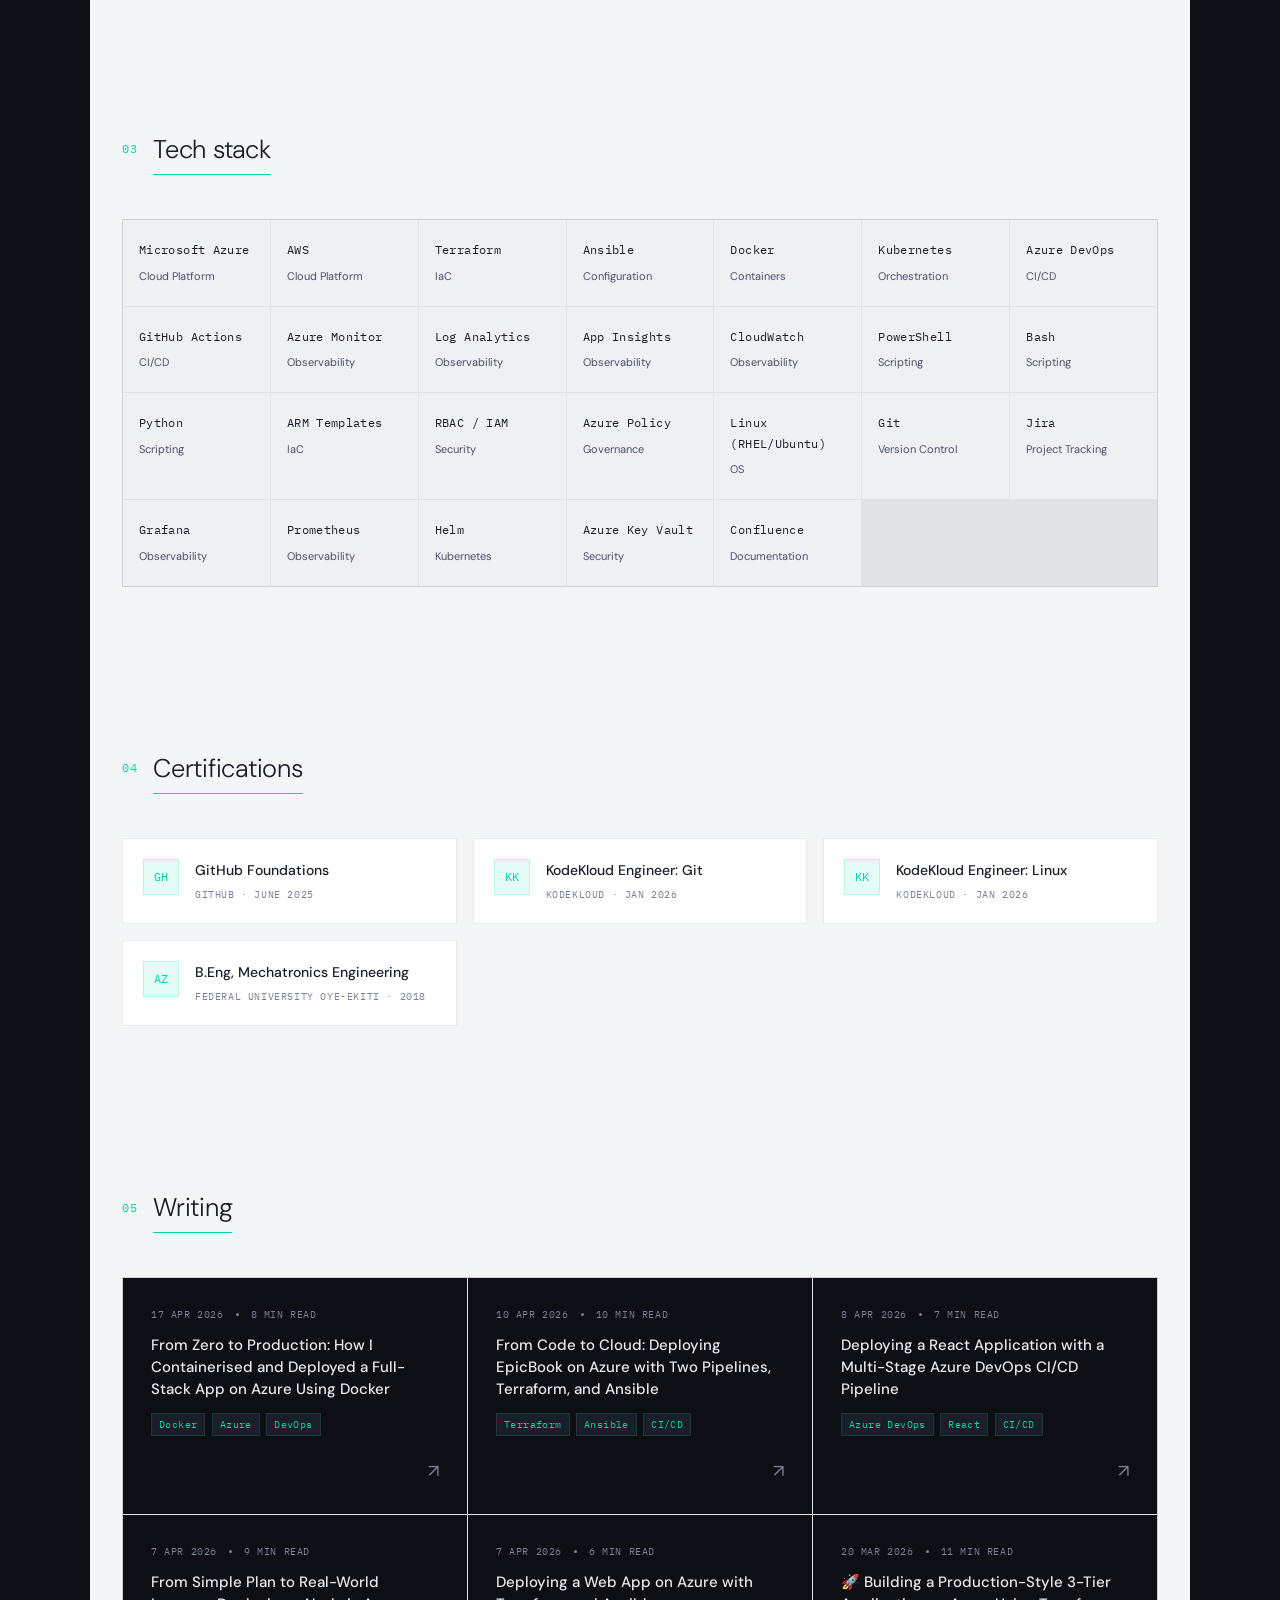
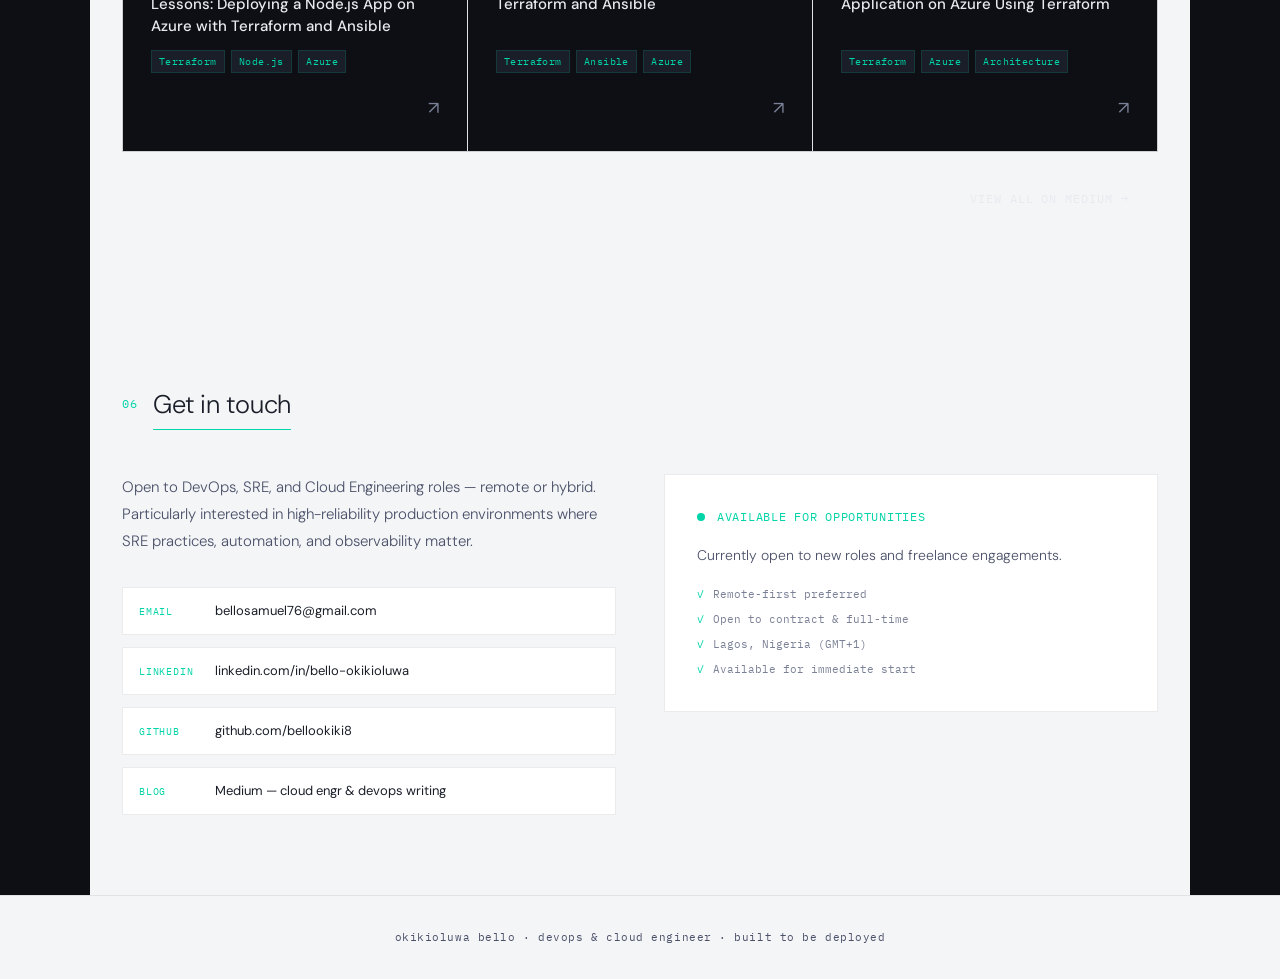
==== commit 623f43aa: "Merge branch 'master' of https://github.com/bellookiki8/my-portfolio-master" ====
--- a/index.html
+++ b/index.html
@@ -1229,7 +1229,7 @@
 
   <!-- NAV -->
   <nav>
-    <span class="nav-logo">okikioluwa.dev</span>
+    <span class="nav-logo">okiki.dev</span>
     <ul class="nav-links">
       <li><a href="#about">About</a></li>
       <li><a href="#experience">Experience</a></li>
@@ -1598,17 +1598,17 @@
             <span class="contact-link-label">Email</span>
             <span>bellosamuel76@gmail.com</span>
           </a>
-          <a href="https://linkedin.com/in/okikioluwa-bello" class="contact-link">
+          <a href="https://www.linkedin.com/in/bello-okikioluwa" class="contact-link">
             <span class="contact-link-label">LinkedIn</span>
-            <span>linkedin.com/in/okikioluwa-bello</span>
+            <span>linkedin.com/in/bello-okikioluwa</span>
           </a>
-          <a href="https://github.com/okiki-bello" class="contact-link">
+          <a href="https://github.com/bellookiki8" class="contact-link">
             <span class="contact-link-label">GitHub</span>
-            <span>github.com/okiki-bello</span>
+            <span>github.com/bellookiki8</span>
           </a>
           <a href="https://medium.com/@bellookiki" class="contact-link">
             <span class="contact-link-label">Blog</span>
-            <span>Medium — cloud ops &amp; SRE writing</span>
+            <span>Medium — cloud engr &amp; devops writing</span>
           </a>
         </div>
       </div>
@@ -1760,4 +1760,4 @@
   </script>
 </body>
 
-</html>+</html>
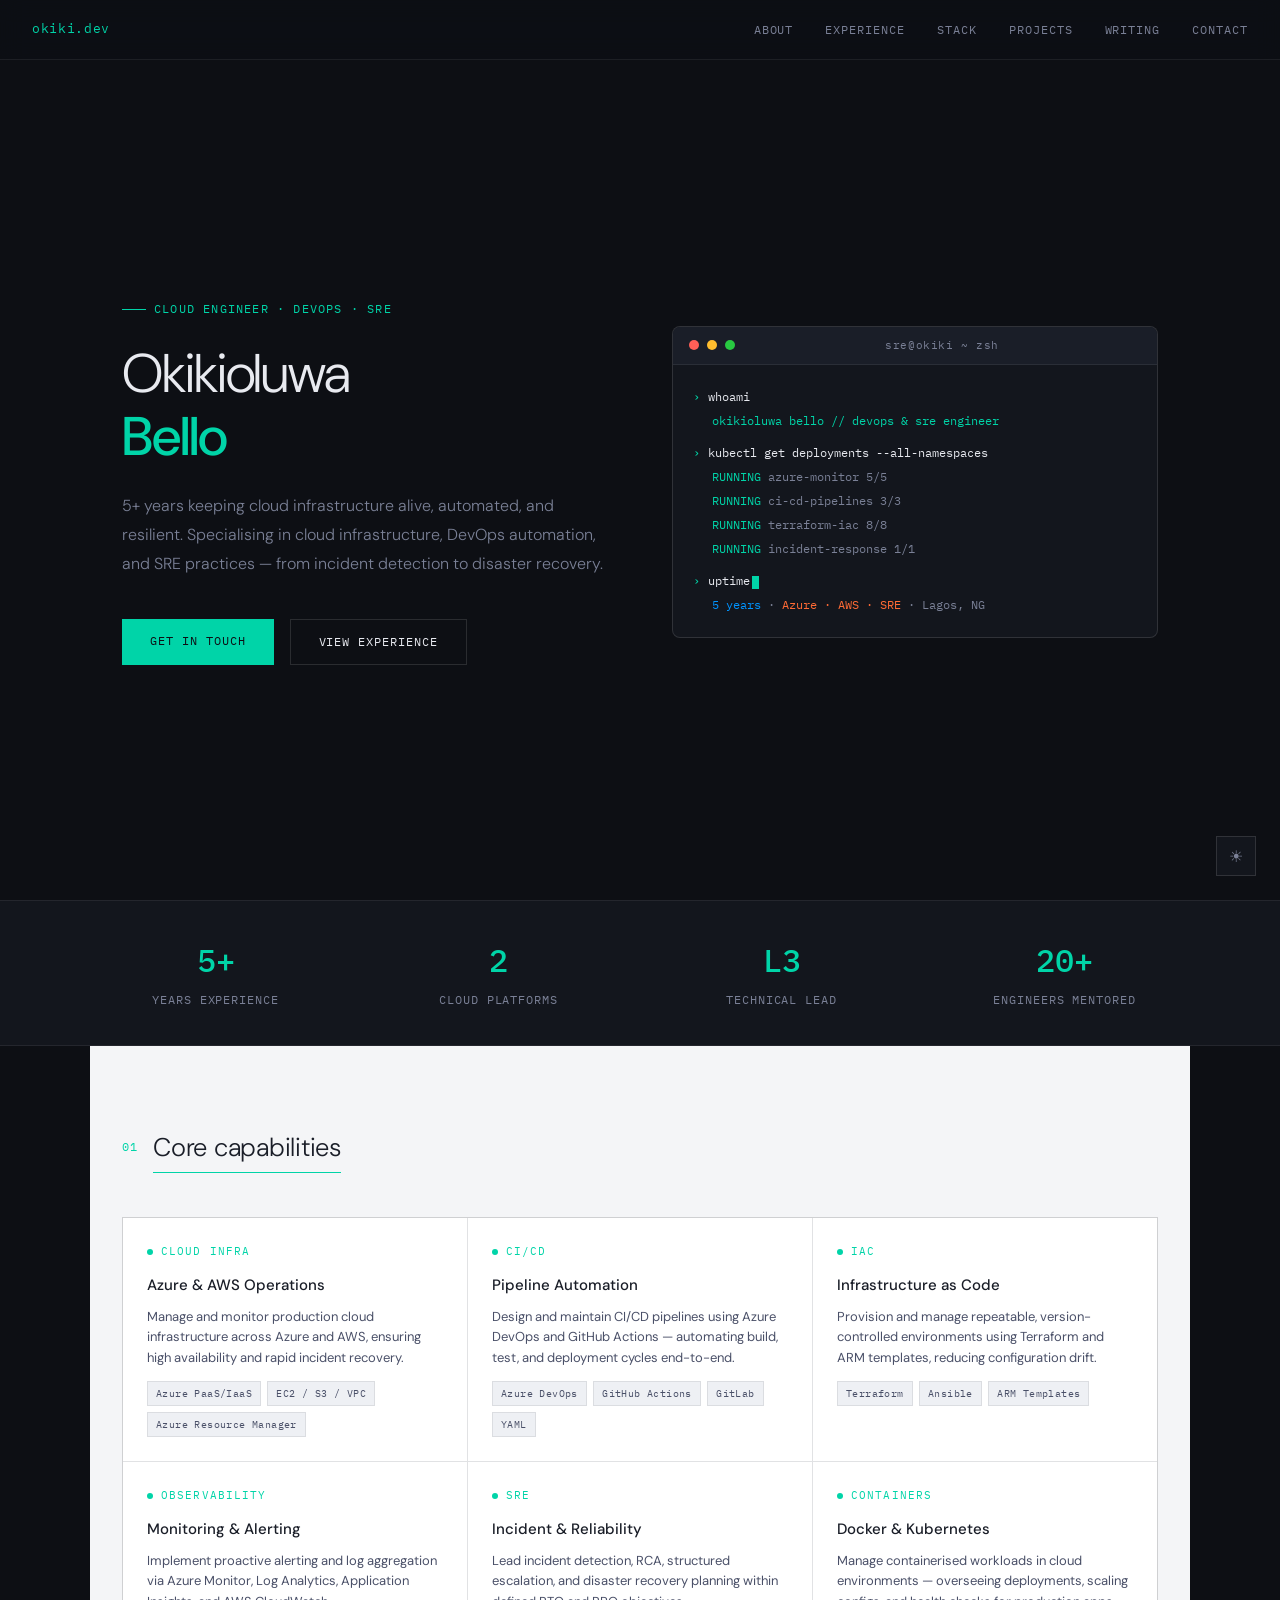
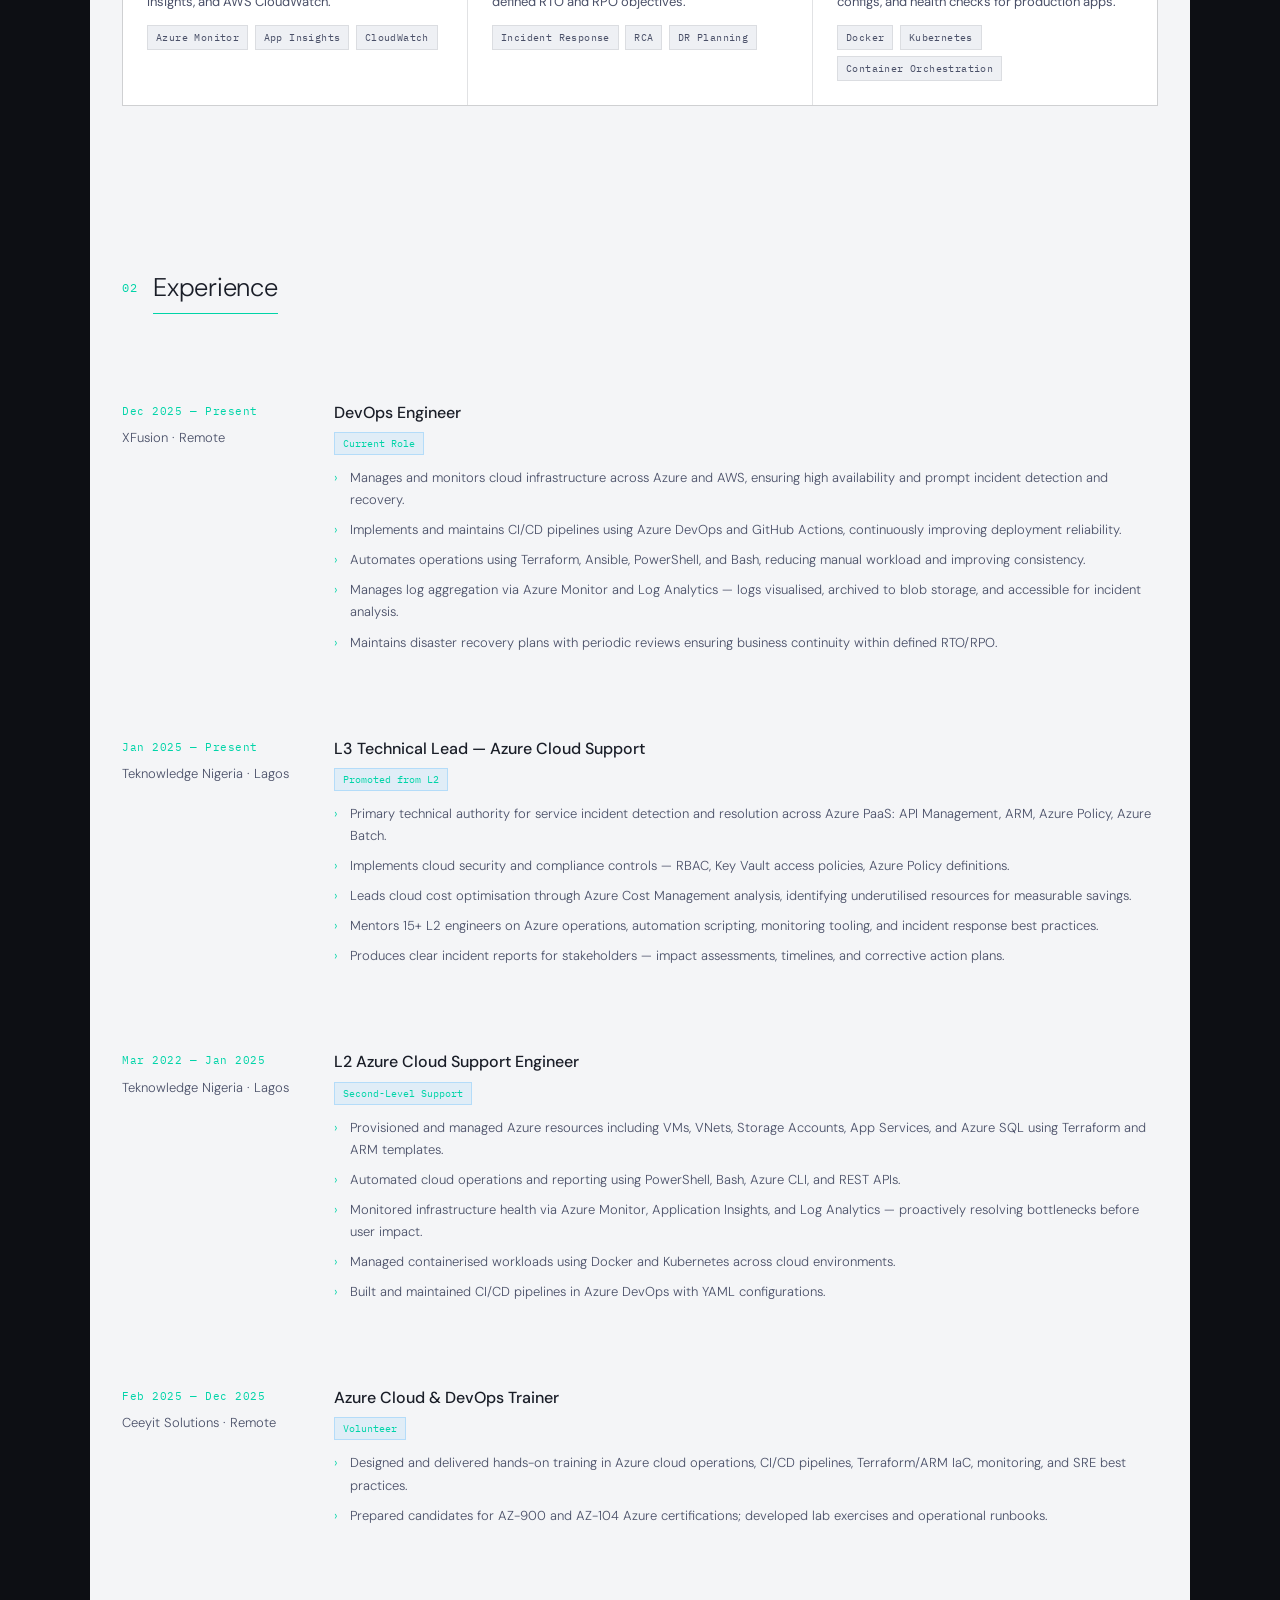
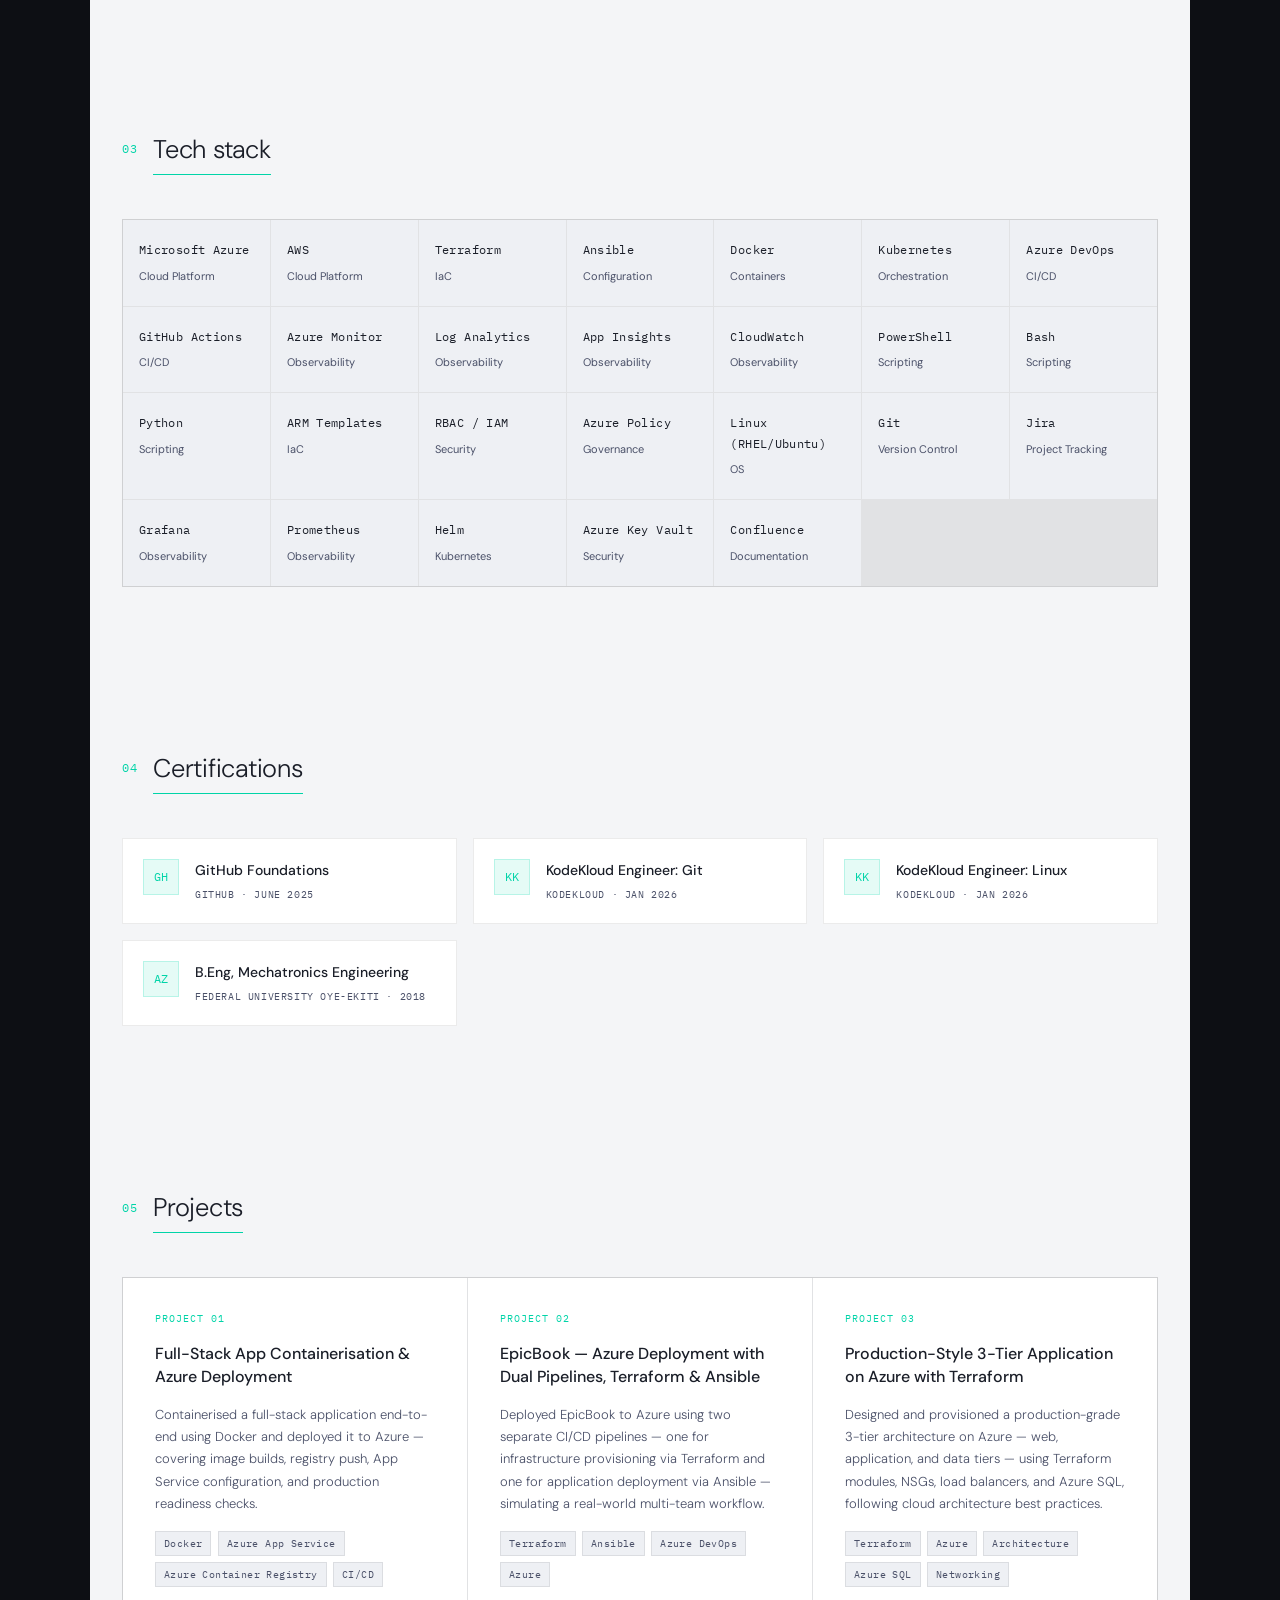
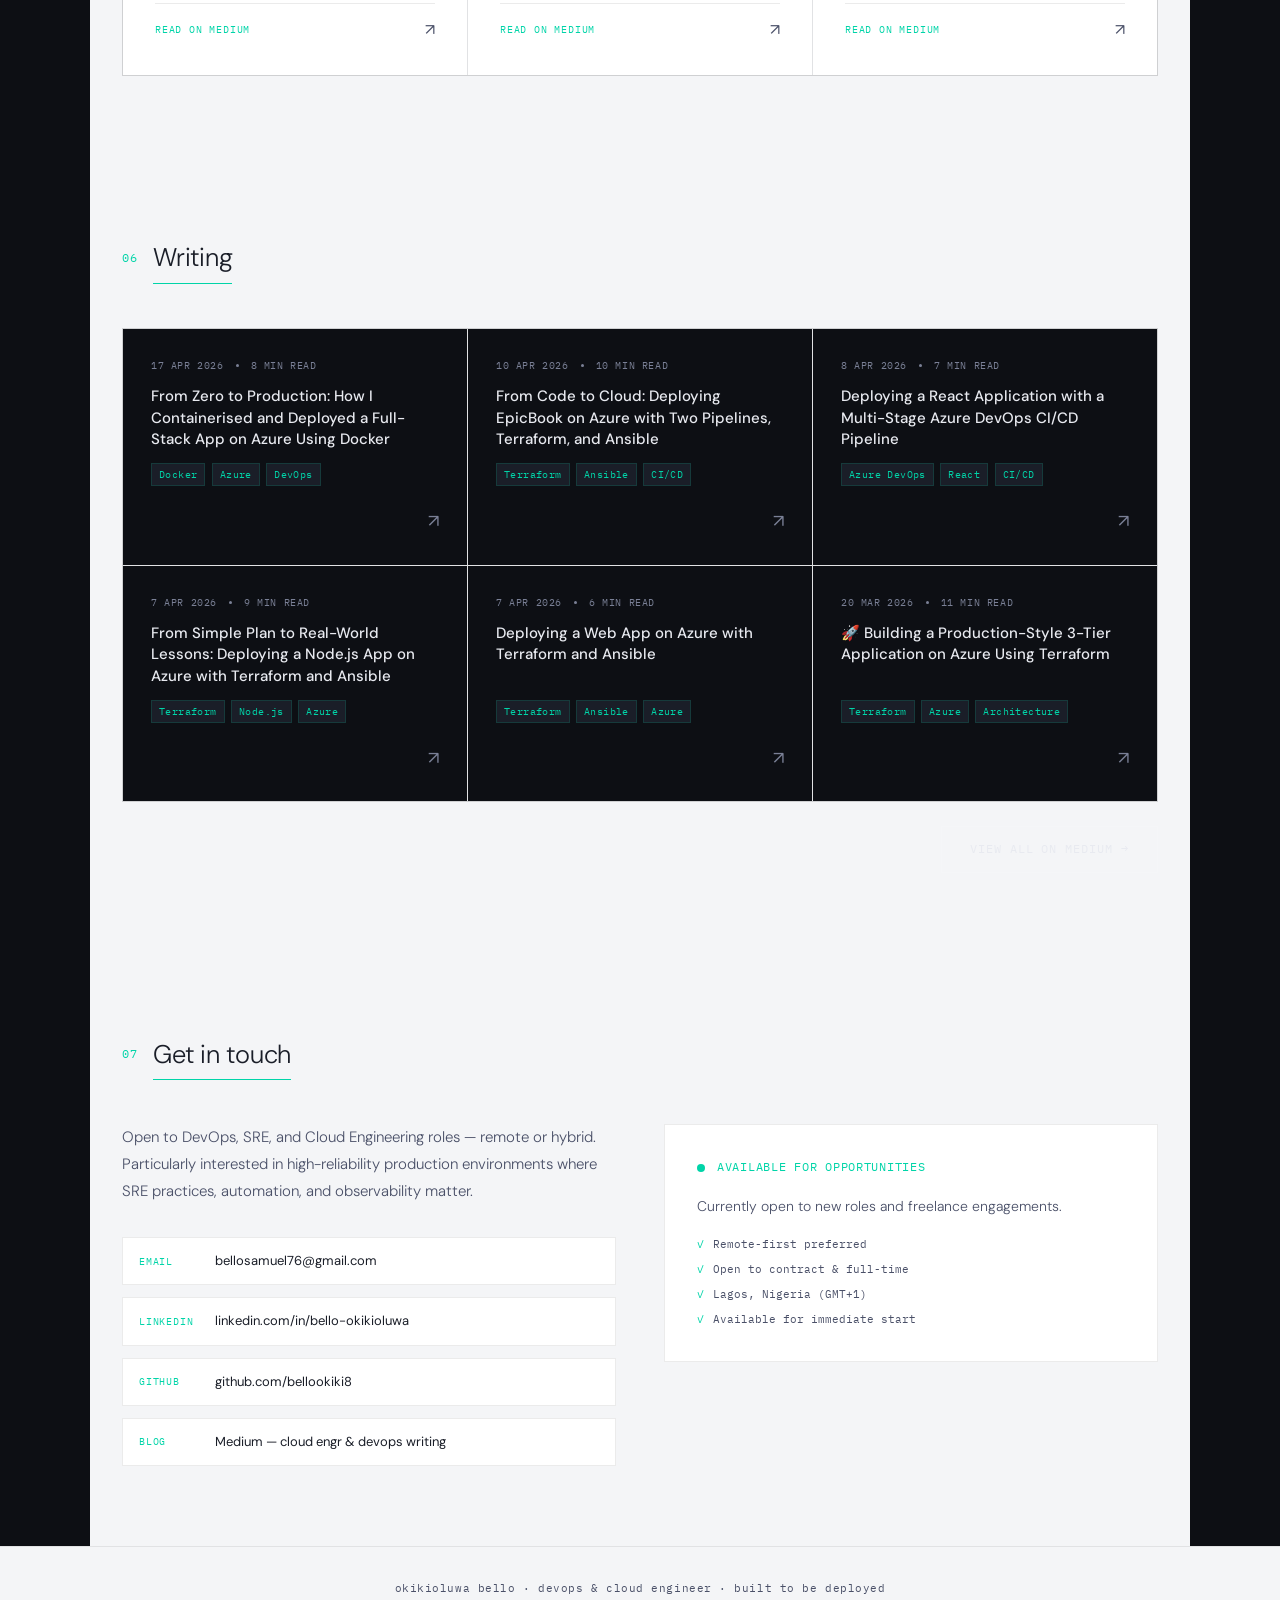
==== commit 623ef665: "toggle lights" ====
--- a/index.html
+++ b/index.html
@@ -40,13 +40,36 @@
       --sans: 'DM Sans', sans-serif;
     }
 
+    /* ── DARK / LIGHT THEME OVERRIDE ── */
+    body.light-mode {
+      --bg: #f4f5f7;
+      --surface: #ffffff;
+      --surface2: #eef0f4;
+      --border: rgba(0,0,0,0.08);
+      --border2: rgba(0,0,0,0.14);
+      --text: #1a1e28;
+      --muted: #4a5068;
+    }
+
+    body.light-mode nav {
+      background: rgba(244,245,247,0.88);
+      border-bottom-color: rgba(0,0,0,0.08);
+    }
+
+    body.light-mode .terminal {
+      background: #1a1e28;
+    }
+
+    body.light-mode .stats-bar {
+      background: #ffffff;
+      border-color: rgba(0,0,0,0.08);
+    }
+
     /* Light body */
-
     .stats-bar~section .skills-grid,
     .stats-bar~section .stack-grid,
     .stats-bar~section .writing-grid {
       background: var(--border-light);
-      /* now gap shows as light grey */
       border-color: var(--border-light);
     }
 
@@ -95,9 +118,23 @@
       color: var(--muted-dark);
     }
 
-    html {
-      scroll-behavior: smooth;
-    }
+    .stats-bar~section .skill-card h3 { color: var(--text-dark); }
+    .stats-bar~section .skill-card p  { color: var(--muted-dark); }
+    .stats-bar~section .stack-name    { color: var(--text-dark); }
+    .stats-bar~section .stack-cat     { color: var(--muted-dark); }
+    .stats-bar~section .cert-name     { color: var(--text-dark); }
+    .stats-bar~section .cert-issuer   { color: var(--muted-dark); }
+    .stats-bar~section .contact-link  { color: var(--text-dark); }
+    .stats-bar~section .contact-link-label { color: var(--accent); }
+    .stats-bar~section .contact-info p { color: var(--muted-dark); }
+    .stats-bar~section .avail-label   { color: var(--accent); }
+    .stats-bar~section .avail-text,
+    .stats-bar~section .avail-list li { color: var(--muted-dark); }
+    .stats-bar~section .tag           { color: var(--muted-dark); background: #eef0f4; border-color: var(--border-light); }
+
+    footer { background: var(--bg-light); color: var(--muted-dark); }
+
+    html { scroll-behavior: smooth; }
 
     body {
       background: var(--bg);
@@ -111,9 +148,7 @@
     /* NAV */
     nav {
       position: fixed;
-      top: 0;
-      left: 0;
-      right: 0;
+      top: 0; left: 0; right: 0;
       z-index: 100;
       background: rgba(13, 15, 20, 0.85);
       backdrop-filter: blur(12px);
@@ -148,9 +183,7 @@
       transition: color 0.2s;
     }
 
-    .nav-links a:hover {
-      color: var(--accent);
-    }
+    .nav-links a:hover { color: var(--accent); }
 
     /* HERO */
     .hero {
@@ -201,10 +234,7 @@
       color: var(--text);
     }
 
-    h1 span {
-      color: var(--accent);
-      font-weight: 500;
-    }
+    h1 span { color: var(--accent); font-weight: 500; }
 
     .hero-desc {
       font-size: 16px;
@@ -235,9 +265,7 @@
       transition: opacity 0.2s;
     }
 
-    .btn-primary:hover {
-      opacity: 0.85;
-    }
+    .btn-primary:hover { opacity: 0.85; }
 
     .btn-outline {
       background: transparent;
@@ -254,10 +282,7 @@
       transition: border-color 0.2s, color 0.2s;
     }
 
-    .btn-outline:hover {
-      border-color: var(--accent);
-      color: var(--accent);
-    }
+    .btn-outline:hover { border-color: var(--accent); color: var(--accent); }
 
     /* TERMINAL CARD */
     .terminal {
@@ -277,23 +302,10 @@
       border-bottom: 1px solid var(--border);
     }
 
-    .dot {
-      width: 10px;
-      height: 10px;
-      border-radius: 50%;
-    }
-
-    .dot-r {
-      background: #ff5f57;
-    }
-
-    .dot-y {
-      background: #ffbd2e;
-    }
-
-    .dot-g {
-      background: #28c941;
-    }
+    .dot { width: 10px; height: 10px; border-radius: 50%; }
+    .dot-r { background: #ff5f57; }
+    .dot-y { background: #ffbd2e; }
+    .dot-g { background: #28c941; }
 
     .terminal-title {
       flex: 1;
@@ -309,36 +321,13 @@
       line-height: 2;
     }
 
-    .t-line {
-      display: flex;
-      gap: 0.5rem;
-    }
-
-    .t-prompt {
-      color: var(--accent);
-      user-select: none;
-    }
-
-    .t-cmd {
-      color: var(--text);
-    }
-
-    .t-out {
-      color: var(--muted);
-      padding-left: 1.2rem;
-    }
-
-    .t-green {
-      color: var(--accent);
-    }
-
-    .t-blue {
-      color: var(--accent2);
-    }
-
-    .t-orange {
-      color: var(--accent3);
-    }
+    .t-line { display: flex; gap: 0.5rem; }
+    .t-prompt { color: var(--accent); user-select: none; }
+    .t-cmd { color: var(--text); }
+    .t-out { color: var(--muted); padding-left: 1.2rem; }
+    .t-green { color: var(--accent); }
+    .t-blue { color: var(--accent2); }
+    .t-orange { color: var(--accent3); }
 
     /* STATS BAR */
     .stats-bar {
@@ -421,9 +410,7 @@
       transition: background 0.2s;
     }
 
-    .skill-card:hover {
-      background: var(--surface);
-    }
+    .skill-card:hover { background: var(--surface); }
 
     .skill-icon {
       font-family: var(--mono);
@@ -477,11 +464,7 @@
     }
 
     /* EXPERIENCE */
-    .exp-list {
-      display: flex;
-      flex-direction: column;
-      gap: 0;
-    }
+    .exp-list { display: flex; flex-direction: column; gap: 0; }
 
     .exp-item {
       display: grid;
@@ -492,13 +475,9 @@
       position: relative;
     }
 
-    .exp-item:first-child {
-      border-top: 1px solid var(--border);
-    }
-
-    .exp-meta {
-      padding-top: 3px;
-    }
+    .exp-item:first-child { border-top: 1px solid var(--border); }
+
+    .exp-meta { padding-top: 3px; }
 
     .exp-period {
       font-family: var(--mono);
@@ -508,11 +487,7 @@
       margin-bottom: 0.4rem;
     }
 
-    .exp-company {
-      font-size: 13px;
-      color: var(--muted);
-      font-weight: 300;
-    }
+    .exp-company { font-size: 13px; color: var(--muted); font-weight: 300; }
 
     .exp-title {
       font-size: 16px;
@@ -540,12 +515,7 @@
       font-weight: 300;
     }
 
-    .exp-bullets {
-      list-style: none;
-      display: flex;
-      flex-direction: column;
-      gap: 0.5rem;
-    }
+    .exp-bullets { list-style: none; display: flex; flex-direction: column; gap: 0.5rem; }
 
     .exp-bullets li {
       font-size: 13px;
@@ -581,9 +551,7 @@
       transition: background 0.2s, transform 0.2s;
     }
 
-    .stack-item:hover {
-      background: var(--surface);
-    }
+    .stack-item:hover { background: var(--surface); }
 
     .stack-name {
       font-family: var(--mono);
@@ -592,9 +560,111 @@
       letter-spacing: 0.03em;
     }
 
-    .stack-cat {
-      font-size: 11px;
+    .stack-cat { font-size: 11px; color: var(--muted-dark); }
+
+    /* ── PROJECTS ── */
+    .projects-grid {
+      display: grid;
+      grid-template-columns: repeat(auto-fill, minmax(320px, 1fr));
+      gap: 1px;
+      background: var(--border-light);
+      border: 1px solid var(--border-light);
+    }
+
+    .project-card {
+      background: var(--surface-light);
+      padding: 2rem;
+      display: flex;
+      flex-direction: column;
+      gap: 1rem;
+      transition: background 0.2s;
+      text-decoration: none;
+      color: inherit;
+      position: relative;
+      overflow: hidden;
+    }
+
+    .project-card::before {
+      content: '';
+      position: absolute;
+      top: 0; left: 0;
+      width: 3px;
+      height: 0;
+      background: var(--accent);
+      transition: height 0.3s ease;
+    }
+
+    .project-card:hover::before { height: 100%; }
+    .project-card:hover { background: #f0faf8; }
+
+    .project-num {
+      font-family: var(--mono);
+      font-size: 10px;
+      color: var(--accent);
+      letter-spacing: 0.1em;
+      text-transform: uppercase;
+    }
+
+    .project-title {
+      font-size: 16px;
+      font-weight: 500;
+      color: var(--text-dark);
+      line-height: 1.4;
+      transition: color 0.2s;
+    }
+
+    .project-card:hover .project-title { color: var(--accent); }
+
+    .project-desc {
+      font-size: 13px;
       color: var(--muted-dark);
+      line-height: 1.7;
+      font-weight: 300;
+      flex: 1;
+    }
+
+    .project-tags {
+      display: flex;
+      flex-wrap: wrap;
+      gap: 0.4rem;
+    }
+
+    .project-tag {
+      font-family: var(--mono);
+      font-size: 10px;
+      padding: 3px 8px;
+      background: #eef0f4;
+      color: var(--muted-dark);
+      border: 1px solid var(--border-light);
+      letter-spacing: 0.04em;
+    }
+
+    .project-footer {
+      display: flex;
+      align-items: center;
+      justify-content: space-between;
+      padding-top: 0.75rem;
+      border-top: 1px solid var(--border-light);
+      margin-top: auto;
+    }
+
+    .project-link-label {
+      font-family: var(--mono);
+      font-size: 10px;
+      color: var(--accent);
+      letter-spacing: 0.08em;
+      text-transform: uppercase;
+    }
+
+    .project-arrow {
+      font-size: 16px;
+      color: var(--muted-dark);
+      transition: color 0.2s, transform 0.2s;
+    }
+
+    .project-card:hover .project-arrow {
+      color: var(--accent);
+      transform: translate(3px, -3px);
     }
 
     /* CONTACT */
@@ -613,11 +683,7 @@
       line-height: 1.8;
     }
 
-    .contact-links {
-      display: flex;
-      flex-direction: column;
-      gap: 0.75rem;
-    }
+    .contact-links { display: flex; flex-direction: column; gap: 0.75rem; }
 
     .contact-link {
       display: flex;
@@ -632,9 +698,7 @@
       transition: border-color 0.2s;
     }
 
-    .contact-link:hover {
-      border-color: var(--accent);
-    }
+    .contact-link:hover { border-color: var(--accent); }
 
     .contact-link-label {
       font-family: var(--mono);
@@ -651,31 +715,18 @@
       padding: 2rem;
     }
 
-    .avail-status {
-      display: flex;
-      align-items: center;
-      gap: 0.75rem;
-      margin-bottom: 1rem;
-    }
+    .avail-status { display: flex; align-items: center; gap: 0.75rem; margin-bottom: 1rem; }
 
     .status-dot {
-      width: 8px;
-      height: 8px;
+      width: 8px; height: 8px;
       border-radius: 50%;
       background: var(--accent);
       animation: pulse 2s infinite;
     }
 
     @keyframes pulse {
-
-      0%,
-      100% {
-        opacity: 1;
-      }
-
-      50% {
-        opacity: 0.3;
-      }
+      0%, 100% { opacity: 1; }
+      50% { opacity: 0.3; }
     }
 
     .avail-label {
@@ -686,12 +737,7 @@
       text-transform: uppercase;
     }
 
-    .avail-text {
-      font-size: 14px;
-      color: var(--muted-dark);
-      line-height: 1.8;
-      font-weight: 300;
-    }
+    .avail-text { font-size: 14px; color: var(--muted-dark); line-height: 1.8; font-weight: 300; }
 
     .avail-list {
       list-style: none;
@@ -709,12 +755,7 @@
       position: relative;
     }
 
-    .avail-list li::before {
-      content: '✓';
-      position: absolute;
-      left: 0;
-      color: var(--accent);
-    }
+    .avail-list li::before { content: '✓'; position: absolute; left: 0; color: var(--accent); }
 
     /* FOOTER */
     footer {
@@ -745,13 +786,10 @@
       transition: border-color 0.2s;
     }
 
-    .cert-card:hover {
-      border-color: var(--accent);
-    }
+    .cert-card:hover { border-color: var(--accent); }
 
     .cert-icon {
-      width: 36px;
-      height: 36px;
+      width: 36px; height: 36px;
       background: rgba(0, 212, 168, 0.1);
       border: 1px solid rgba(0, 212, 168, 0.2);
       display: flex;
@@ -763,12 +801,7 @@
       color: var(--accent);
     }
 
-    .cert-name {
-      font-size: 14px;
-      font-weight: 500;
-      color: var(--text-dark);
-      margin-bottom: 0.2rem;
-    }
+    .cert-name { font-size: 14px; font-weight: 500; color: var(--text-dark); margin-bottom: 0.2rem; }
 
     .cert-issuer {
       font-family: var(--mono);
@@ -778,7 +811,7 @@
       letter-spacing: 0.06em;
     }
 
-    /* WRITING / MEDIUM */
+    /* WRITING */
     .writing-grid {
       display: grid;
       grid-template-columns: repeat(auto-fill, minmax(300px, 1fr));
@@ -798,13 +831,8 @@
       color: inherit;
     }
 
-    .post-card:hover {
-      background: var(--surface);
-    }
-
-    .post-card:hover .post-title {
-      color: var(--accent);
-    }
+    .post-card:hover { background: var(--surface); }
+    .post-card:hover .post-title { color: var(--accent); }
 
     .post-meta {
       display: flex;
@@ -817,20 +845,9 @@
       text-transform: uppercase;
     }
 
-    .post-meta-dot {
-      width: 3px;
-      height: 3px;
-      border-radius: 50%;
-      background: var(--muted);
-    }
-
-    .post-title {
-      font-size: 15px;
-      font-weight: 500;
-      color: var(--text);
-      line-height: 1.45;
-      transition: color 0.2s;
-    }
+    .post-meta-dot { width: 3px; height: 3px; border-radius: 50%; background: var(--muted); }
+
+    .post-title { font-size: 15px; font-weight: 500; color: var(--text); line-height: 1.45; transition: color 0.2s; }
 
     .post-excerpt {
       font-size: 13px;
@@ -845,12 +862,7 @@
       overflow: hidden;
     }
 
-    .post-tags {
-      display: flex;
-      flex-wrap: wrap;
-      gap: 0.4rem;
-      margin-top: auto;
-    }
+    .post-tags { display: flex; flex-wrap: wrap; gap: 0.4rem; margin-top: auto; }
 
     .post-tag {
       font-family: var(--mono);
@@ -870,16 +882,9 @@
       margin-top: 0.5rem;
     }
 
-    .post-card:hover .post-arrow {
-      color: var(--accent);
-      transform: translate(3px, -3px);
-    }
-
-    .writing-footer {
-      margin-top: 1.5rem;
-      display: flex;
-      justify-content: flex-end;
-    }
+    .post-card:hover .post-arrow { color: var(--accent); transform: translate(3px, -3px); }
+
+    .writing-footer { margin-top: 1.5rem; display: flex; justify-content: flex-end; }
 
     .writing-state {
       text-align: center;
@@ -893,334 +898,166 @@
       border: 1px solid var(--border);
     }
 
-    .writing-state .state-icon {
-      display: block;
-      font-size: 1.5rem;
-      margin-bottom: 0.75rem;
-      opacity: 0.4;
-    }
+    .writing-state .state-icon { display: block; font-size: 1.5rem; margin-bottom: 0.75rem; opacity: 0.4; }
+
+    /* ── BACK TO TOP ── */
+    .back-to-top {
+      position: fixed;
+      bottom: 5rem;
+      right: 1.5rem;
+      z-index: 200;
+      width: 40px;
+      height: 40px;
+      background: var(--accent);
+      color: #0d0f14;
+      border: none;
+      cursor: pointer;
+      display: flex;
+      align-items: center;
+      justify-content: center;
+      font-size: 16px;
+      opacity: 0;
+      transform: translateY(10px);
+      transition: opacity 0.3s, transform 0.3s;
+      pointer-events: none;
+    }
+
+    .back-to-top.visible {
+      opacity: 1;
+      transform: translateY(0);
+      pointer-events: all;
+    }
+
+    .back-to-top:hover { opacity: 0.85; }
+
+    /* ── THEME TOGGLE ── */
+    .theme-toggle {
+      position: fixed;
+      bottom: 1.5rem;
+      right: 1.5rem;
+      z-index: 200;
+      width: 40px;
+      height: 40px;
+      background: var(--surface);
+      border: 1px solid var(--border2);
+      color: var(--muted);
+      cursor: pointer;
+      display: flex;
+      align-items: center;
+      justify-content: center;
+      font-size: 16px;
+      transition: border-color 0.2s, color 0.2s, background 0.3s;
+    }
+
+    .theme-toggle:hover { border-color: var(--accent); color: var(--accent); }
 
     /* RESPONSIVE */
     @media (max-width: 768px) {
-      .hero-grid {
-        grid-template-columns: 1fr;
-      }
-
-      .stats-inner {
-        grid-template-columns: repeat(2, 1fr);
-      }
-
-      .exp-item {
-        grid-template-columns: 1fr;
-        gap: 0.5rem;
-      }
-
-      .contact-grid {
-        grid-template-columns: 1fr;
-      }
-
-      nav {
-        padding: 0 1rem;
-      }
-
-      .nav-links {
-        gap: 1rem;
-      }
-
-      section {
-        padding: 3rem 1.25rem;
-      }
-    }
-
-    /* =============================================
-     ANIMATIONS
-     ============================================= */
-
-    /* Hero entrance — existing */
+      .hero-grid { grid-template-columns: 1fr; }
+      .stats-inner { grid-template-columns: repeat(2, 1fr); }
+      .exp-item { grid-template-columns: 1fr; gap: 0.5rem; }
+      .contact-grid { grid-template-columns: 1fr; }
+      nav { padding: 0 1rem; }
+      .nav-links { gap: 1rem; }
+      section { padding: 3rem 1.25rem; }
+      .projects-grid { grid-template-columns: 1fr; }
+    }
+
+    /* ── ANIMATIONS ── */
     @keyframes fadeUp {
-      from {
-        opacity: 0;
-        transform: translateY(20px);
-      }
-
-      to {
-        opacity: 1;
-        transform: translateY(0);
-      }
-    }
-
-    .hero-tag {
-      animation: fadeUp 0.6s ease both;
-    }
-
-    h1 {
-      animation: fadeUp 0.6s 0.1s ease both;
-    }
-
-    .hero-desc {
-      animation: fadeUp 0.6s 0.2s ease both;
-    }
-
-    .hero-cta {
-      animation: fadeUp 0.6s 0.3s ease both;
-    }
-
-    .terminal {
-      animation: fadeUp 0.6s 0.4s ease both;
-    }
-
-    /* Scroll-reveal: elements start hidden, JS adds .visible */
+      from { opacity: 0; transform: translateY(20px); }
+      to   { opacity: 1; transform: translateY(0); }
+    }
+
+    .hero-tag  { animation: fadeUp 0.6s ease both; }
+    h1         { animation: fadeUp 0.6s 0.1s ease both; }
+    .hero-desc { animation: fadeUp 0.6s 0.2s ease both; }
+    .hero-cta  { animation: fadeUp 0.6s 0.3s ease both; }
+    .terminal  { animation: fadeUp 0.6s 0.4s ease both; }
+
     .reveal {
       opacity: 0;
       transform: translateY(28px);
       transition: opacity 0.55s ease, transform 0.55s ease;
     }
-
-    .reveal.visible {
-      opacity: 1;
-      transform: translateY(0);
-    }
-
-    /* Staggered children inside a reveal-group */
-    .reveal-group>* {
+    .reveal.visible { opacity: 1; transform: translateY(0); }
+
+    .reveal-group > * {
       opacity: 0;
       transform: translateY(20px);
       transition: opacity 0.45s ease, transform 0.45s ease;
     }
-
-    .reveal-group.visible>*:nth-child(1) {
-      opacity: 1;
-      transform: none;
-      transition-delay: 0.05s;
-    }
-
-    .reveal-group.visible>*:nth-child(2) {
-      opacity: 1;
-      transform: none;
-      transition-delay: 0.12s;
-    }
-
-    .reveal-group.visible>*:nth-child(3) {
-      opacity: 1;
-      transform: none;
-      transition-delay: 0.19s;
-    }
-
-    .reveal-group.visible>*:nth-child(4) {
-      opacity: 1;
-      transform: none;
-      transition-delay: 0.26s;
-    }
-
-    .reveal-group.visible>*:nth-child(5) {
-      opacity: 1;
-      transform: none;
-      transition-delay: 0.33s;
-    }
-
-    .reveal-group.visible>*:nth-child(6) {
-      opacity: 1;
-      transform: none;
-      transition-delay: 0.40s;
-    }
-
-    .reveal-group.visible>*:nth-child(7) {
-      opacity: 1;
-      transform: none;
-      transition-delay: 0.47s;
-    }
-
-    .reveal-group.visible>*:nth-child(8) {
-      opacity: 1;
-      transform: none;
-      transition-delay: 0.54s;
-    }
-
-    .reveal-group.visible>*:nth-child(n+9) {
-      opacity: 1;
-      transform: none;
-      transition-delay: 0.60s;
-    }
-
-    /* Stat counter glow-in */
+    .reveal-group.visible > *:nth-child(1)  { opacity:1; transform:none; transition-delay:0.05s; }
+    .reveal-group.visible > *:nth-child(2)  { opacity:1; transform:none; transition-delay:0.12s; }
+    .reveal-group.visible > *:nth-child(3)  { opacity:1; transform:none; transition-delay:0.19s; }
+    .reveal-group.visible > *:nth-child(4)  { opacity:1; transform:none; transition-delay:0.26s; }
+    .reveal-group.visible > *:nth-child(5)  { opacity:1; transform:none; transition-delay:0.33s; }
+    .reveal-group.visible > *:nth-child(6)  { opacity:1; transform:none; transition-delay:0.40s; }
+    .reveal-group.visible > *:nth-child(n+7){ opacity:1; transform:none; transition-delay:0.47s; }
+
     @keyframes glowIn {
-      from {
-        opacity: 0;
-        filter: blur(6px);
-        transform: scale(0.85);
-      }
-
-      to {
-        opacity: 1;
-        filter: blur(0);
-        transform: scale(1);
-      }
-    }
-
-    .stats-bar .stats-inner>div {
-      opacity: 0;
-      animation: none;
-    }
-
-    .stats-bar.visible .stats-inner>div:nth-child(1) {
-      animation: glowIn 0.5s 0.0s ease forwards;
-    }
-
-    .stats-bar.visible .stats-inner>div:nth-child(2) {
-      animation: glowIn 0.5s 0.1s ease forwards;
-    }
-
-    .stats-bar.visible .stats-inner>div:nth-child(3) {
-      animation: glowIn 0.5s 0.2s ease forwards;
-    }
-
-    .stats-bar.visible .stats-inner>div:nth-child(4) {
-      animation: glowIn 0.5s 0.3s ease forwards;
-    }
-
-    /* Stack item pop-in */
+      from { opacity:0; filter:blur(6px); transform:scale(0.85); }
+      to   { opacity:1; filter:blur(0);   transform:scale(1); }
+    }
+
+    .stats-bar .stats-inner > div { opacity:0; animation:none; }
+    .stats-bar.visible .stats-inner > div:nth-child(1) { animation:glowIn 0.5s 0.0s ease forwards; }
+    .stats-bar.visible .stats-inner > div:nth-child(2) { animation:glowIn 0.5s 0.1s ease forwards; }
+    .stats-bar.visible .stats-inner > div:nth-child(3) { animation:glowIn 0.5s 0.2s ease forwards; }
+    .stats-bar.visible .stats-inner > div:nth-child(4) { animation:glowIn 0.5s 0.3s ease forwards; }
+
     .stack-item {
-      opacity: 0;
-      transform: scale(0.94);
-      transition: opacity 0.35s ease, transform 0.35s ease, background 0.2s;
-    }
-
-    .stack-grid.visible .stack-item {
-      opacity: 1;
-      transform: scale(1);
-    }
-
-    /* Generate stagger delays for up to 30 stack items */
-    .stack-grid.visible .stack-item:nth-child(1) {
-      transition-delay: 0.02s;
-    }
-
-    .stack-grid.visible .stack-item:nth-child(2) {
-      transition-delay: 0.05s;
-    }
-
-    .stack-grid.visible .stack-item:nth-child(3) {
-      transition-delay: 0.08s;
-    }
-
-    .stack-grid.visible .stack-item:nth-child(4) {
-      transition-delay: 0.11s;
-    }
-
-    .stack-grid.visible .stack-item:nth-child(5) {
-      transition-delay: 0.14s;
-    }
-
-    .stack-grid.visible .stack-item:nth-child(6) {
-      transition-delay: 0.17s;
-    }
-
-    .stack-grid.visible .stack-item:nth-child(7) {
-      transition-delay: 0.20s;
-    }
-
-    .stack-grid.visible .stack-item:nth-child(8) {
-      transition-delay: 0.23s;
-    }
-
-    .stack-grid.visible .stack-item:nth-child(9) {
-      transition-delay: 0.26s;
-    }
-
-    .stack-grid.visible .stack-item:nth-child(10) {
-      transition-delay: 0.29s;
-    }
-
-    .stack-grid.visible .stack-item:nth-child(11) {
-      transition-delay: 0.32s;
-    }
-
-    .stack-grid.visible .stack-item:nth-child(12) {
-      transition-delay: 0.35s;
-    }
-
-    .stack-grid.visible .stack-item:nth-child(13) {
-      transition-delay: 0.38s;
-    }
-
-    .stack-grid.visible .stack-item:nth-child(14) {
-      transition-delay: 0.40s;
-    }
-
-    .stack-grid.visible .stack-item:nth-child(15) {
-      transition-delay: 0.42s;
-    }
-
-    .stack-grid.visible .stack-item:nth-child(16) {
-      transition-delay: 0.44s;
-    }
-
-    .stack-grid.visible .stack-item:nth-child(17) {
-      transition-delay: 0.46s;
-    }
-
-    .stack-grid.visible .stack-item:nth-child(18) {
-      transition-delay: 0.48s;
-    }
-
-    .stack-grid.visible .stack-item:nth-child(19) {
-      transition-delay: 0.50s;
-    }
-
-    .stack-grid.visible .stack-item:nth-child(20) {
-      transition-delay: 0.52s;
-    }
-
-    .stack-grid.visible .stack-item:nth-child(n+21) {
-      transition-delay: 0.54s;
-    }
-
-    /* Accent underline sweep on section headings */
-    .section-header h2 {
-      position: relative;
-    }
-
+      opacity:0;
+      transform:scale(0.94);
+      transition:opacity 0.35s ease, transform 0.35s ease, background 0.2s;
+    }
+    .stack-grid.visible .stack-item { opacity:1; transform:scale(1); }
+    .stack-grid.visible .stack-item:nth-child(1)  { transition-delay:0.02s; }
+    .stack-grid.visible .stack-item:nth-child(2)  { transition-delay:0.05s; }
+    .stack-grid.visible .stack-item:nth-child(3)  { transition-delay:0.08s; }
+    .stack-grid.visible .stack-item:nth-child(4)  { transition-delay:0.11s; }
+    .stack-grid.visible .stack-item:nth-child(5)  { transition-delay:0.14s; }
+    .stack-grid.visible .stack-item:nth-child(6)  { transition-delay:0.17s; }
+    .stack-grid.visible .stack-item:nth-child(7)  { transition-delay:0.20s; }
+    .stack-grid.visible .stack-item:nth-child(8)  { transition-delay:0.23s; }
+    .stack-grid.visible .stack-item:nth-child(9)  { transition-delay:0.26s; }
+    .stack-grid.visible .stack-item:nth-child(10) { transition-delay:0.29s; }
+    .stack-grid.visible .stack-item:nth-child(11) { transition-delay:0.32s; }
+    .stack-grid.visible .stack-item:nth-child(12) { transition-delay:0.35s; }
+    .stack-grid.visible .stack-item:nth-child(13) { transition-delay:0.38s; }
+    .stack-grid.visible .stack-item:nth-child(14) { transition-delay:0.40s; }
+    .stack-grid.visible .stack-item:nth-child(15) { transition-delay:0.42s; }
+    .stack-grid.visible .stack-item:nth-child(16) { transition-delay:0.44s; }
+    .stack-grid.visible .stack-item:nth-child(17) { transition-delay:0.46s; }
+    .stack-grid.visible .stack-item:nth-child(18) { transition-delay:0.48s; }
+    .stack-grid.visible .stack-item:nth-child(19) { transition-delay:0.50s; }
+    .stack-grid.visible .stack-item:nth-child(20) { transition-delay:0.52s; }
+    .stack-grid.visible .stack-item:nth-child(n+21) { transition-delay:0.54s; }
+
+    .section-header h2 { position:relative; }
     .section-header h2::after {
-      content: '';
-      position: absolute;
-      bottom: -4px;
-      left: 0;
-      width: 0;
-      height: 1px;
-      background: var(--accent);
-      transition: width 0.6s ease;
-    }
-
-    .section-header.visible h2::after {
-      width: 100%;
-    }
-
-    /* Nav link active indicator */
-    .nav-links a.active {
-      color: var(--accent);
-    }
-
-    /* Cursor blink on terminal */
+      content:'';
+      position:absolute;
+      bottom:-4px; left:0;
+      width:0; height:1px;
+      background:var(--accent);
+      transition:width 0.6s ease;
+    }
+    .section-header.visible h2::after { width:100%; }
+
+    .nav-links a.active { color:var(--accent); }
+
     @keyframes blink {
-
-      0%,
-      100% {
-        opacity: 1;
-      }
-
-      50% {
-        opacity: 0;
-      }
-    }
-
+      0%,100% { opacity:1; }
+      50%      { opacity:0; }
+    }
     .t-cursor {
-      display: inline-block;
-      width: 7px;
-      height: 13px;
-      background: var(--accent);
-      vertical-align: middle;
-      margin-left: 2px;
-      animation: blink 1s step-end infinite;
+      display:inline-block;
+      width:7px; height:13px;
+      background:var(--accent);
+      vertical-align:middle;
+      margin-left:2px;
+      animation:blink 1s step-end infinite;
     }
   </style>
 </head>
@@ -1234,6 +1071,7 @@
       <li><a href="#about">About</a></li>
       <li><a href="#experience">Experience</a></li>
       <li><a href="#skills">Stack</a></li>
+      <li><a href="#projects">Projects</a></li>
       <li><a href="#writing">Writing</a></li>
       <li><a href="contact.html">Contact</a></li>
     </ul>
@@ -1266,16 +1104,13 @@
           <div class="terminal-body">
             <div class="t-line"><span class="t-prompt">›</span><span class="t-cmd">whoami</span></div>
             <div class="t-out t-green">okikioluwa bello // devops &amp; sre engineer</div>
-            <div class="t-line" style="margin-top:8px;"><span class="t-prompt">›</span><span class="t-cmd">kubectl get
-                deployments --all-namespaces</span></div>
+            <div class="t-line" style="margin-top:8px;"><span class="t-prompt">›</span><span class="t-cmd">kubectl get deployments --all-namespaces</span></div>
             <div class="t-out"><span class="t-green">RUNNING</span> azure-monitor 5/5</div>
             <div class="t-out"><span class="t-green">RUNNING</span> ci-cd-pipelines 3/3</div>
             <div class="t-out"><span class="t-green">RUNNING</span> terraform-iac 8/8</div>
             <div class="t-out"><span class="t-green">RUNNING</span> incident-response 1/1</div>
-            <div class="t-line" style="margin-top:8px;"><span class="t-prompt">›</span><span class="t-cmd">uptime<span
-                  class="t-cursor"></span></span></div>
-            <div class="t-out"><span class="t-blue">5 years</span> · <span class="t-orange">99.9% SLA</span> · Lagos, NG
-            </div>
+            <div class="t-line" style="margin-top:8px;"><span class="t-prompt">›</span><span class="t-cmd">uptime<span class="t-cursor"></span></span></div>
+            <div class="t-out"><span class="t-blue">5 years</span> · <span class="t-orange">Azure · AWS · SRE</span> · Lagos, NG</div>
           </div>
         </div>
       </div>
@@ -1285,22 +1120,10 @@
   <!-- STATS -->
   <div class="stats-bar">
     <div class="stats-inner">
-      <div>
-        <span class="stat-num">5+</span>
-        <span class="stat-label">Years Experience</span>
-      </div>
-      <div>
-        <span class="stat-num">2</span>
-        <span class="stat-label">Cloud Platforms</span>
-      </div>
-      <div>
-        <span class="stat-num">L3</span>
-        <span class="stat-label">Technical Lead</span>
-      </div>
-      <div>
-        <span class="stat-num">20+</span>
-        <span class="stat-label">Engineers Mentored</span>
-      </div>
+      <div><span class="stat-num">5+</span><span class="stat-label">Years Experience</span></div>
+      <div><span class="stat-num">2</span><span class="stat-label">Cloud Platforms</span></div>
+      <div><span class="stat-num">L3</span><span class="stat-label">Technical Lead</span></div>
+      <div><span class="stat-num">20+</span><span class="stat-label">Engineers Mentored</span></div>
     </div>
   </div>
 
@@ -1315,8 +1138,7 @@
       <div class="skill-card">
         <div class="skill-icon">Cloud Infra</div>
         <h3>Azure &amp; AWS Operations</h3>
-        <p>Manage and monitor production cloud infrastructure across Azure and AWS, ensuring high availability and rapid
-          incident recovery.</p>
+        <p>Manage and monitor production cloud infrastructure across Azure and AWS, ensuring high availability and rapid incident recovery.</p>
         <div class="tags">
           <span class="tag">Azure PaaS/IaaS</span>
           <span class="tag">EC2 / S3 / VPC</span>
@@ -1326,8 +1148,7 @@
       <div class="skill-card">
         <div class="skill-icon">CI/CD</div>
         <h3>Pipeline Automation</h3>
-        <p>Design and maintain CI/CD pipelines using Azure DevOps and GitHub Actions — automating build, test, and
-          deployment cycles end-to-end.</p>
+        <p>Design and maintain CI/CD pipelines using Azure DevOps and GitHub Actions — automating build, test, and deployment cycles end-to-end.</p>
         <div class="tags">
           <span class="tag">Azure DevOps</span>
           <span class="tag">GitHub Actions</span>
@@ -1338,8 +1159,7 @@
       <div class="skill-card">
         <div class="skill-icon">IaC</div>
         <h3>Infrastructure as Code</h3>
-        <p>Provision and manage repeatable, version-controlled environments using Terraform and ARM templates, reducing
-          configuration drift.</p>
+        <p>Provision and manage repeatable, version-controlled environments using Terraform and ARM templates, reducing configuration drift.</p>
         <div class="tags">
           <span class="tag">Terraform</span>
           <span class="tag">Ansible</span>
@@ -1349,8 +1169,7 @@
       <div class="skill-card">
         <div class="skill-icon">Observability</div>
         <h3>Monitoring &amp; Alerting</h3>
-        <p>Implement proactive alerting and log aggregation via Azure Monitor, Log Analytics, Application Insights, and
-          AWS CloudWatch.</p>
+        <p>Implement proactive alerting and log aggregation via Azure Monitor, Log Analytics, Application Insights, and AWS CloudWatch.</p>
         <div class="tags">
           <span class="tag">Azure Monitor</span>
           <span class="tag">App Insights</span>
@@ -1360,8 +1179,7 @@
       <div class="skill-card">
         <div class="skill-icon">SRE</div>
         <h3>Incident &amp; Reliability</h3>
-        <p>Lead incident detection, RCA, structured escalation, and disaster recovery planning within defined RTO and
-          RPO objectives.</p>
+        <p>Lead incident detection, RCA, structured escalation, and disaster recovery planning within defined RTO and RPO objectives.</p>
         <div class="tags">
           <span class="tag">Incident Response</span>
           <span class="tag">RCA</span>
@@ -1371,8 +1189,7 @@
       <div class="skill-card">
         <div class="skill-icon">Containers</div>
         <h3>Docker &amp; Kubernetes</h3>
-        <p>Manage containerised workloads in cloud environments — overseeing deployments, scaling configs, and health
-          checks for production apps.</p>
+        <p>Manage containerised workloads in cloud environments — overseeing deployments, scaling configs, and health checks for production apps.</p>
         <div class="tags">
           <span class="tag">Docker</span>
           <span class="tag">Kubernetes</span>
@@ -1400,16 +1217,11 @@
           <div class="exp-title">DevOps Engineer</div>
           <div class="exp-role-tag">Current Role</div>
           <ul class="exp-bullets">
-            <li>Manages and monitors cloud infrastructure across Azure and AWS, ensuring high availability and prompt
-              incident detection and recovery.</li>
-            <li>Implements and maintains CI/CD pipelines using Azure DevOps and GitHub Actions, continuously improving
-              deployment reliability.</li>
-            <li>Automates operations using Terraform, Ansible, PowerShell, and Bash, reducing manual workload and
-              improving consistency.</li>
-            <li>Manages log aggregation via Azure Monitor and Log Analytics — logs visualised, archived to blob storage,
-              and accessible for incident analysis.</li>
-            <li>Maintains disaster recovery plans with periodic reviews ensuring business continuity within defined
-              RTO/RPO.</li>
+            <li>Manages and monitors cloud infrastructure across Azure and AWS, ensuring high availability and prompt incident detection and recovery.</li>
+            <li>Implements and maintains CI/CD pipelines using Azure DevOps and GitHub Actions, continuously improving deployment reliability.</li>
+            <li>Automates operations using Terraform, Ansible, PowerShell, and Bash, reducing manual workload and improving consistency.</li>
+            <li>Manages log aggregation via Azure Monitor and Log Analytics — logs visualised, archived to blob storage, and accessible for incident analysis.</li>
+            <li>Maintains disaster recovery plans with periodic reviews ensuring business continuity within defined RTO/RPO.</li>
           </ul>
         </div>
       </div>
@@ -1423,16 +1235,11 @@
           <div class="exp-title">L3 Technical Lead — Azure Cloud Support</div>
           <div class="exp-role-tag">Promoted from L2</div>
           <ul class="exp-bullets">
-            <li>Primary technical authority for service incident detection and resolution across Azure PaaS: API
-              Management, ARM, Azure Policy, Azure Batch.</li>
-            <li>Implements cloud security and compliance controls — RBAC, Key Vault access policies, Azure Policy
-              definitions.</li>
-            <li>Leads cloud cost optimisation through Azure Cost Management analysis, identifying underutilised
-              resources for measurable savings.</li>
-            <li>Mentors 15+ L2 engineers on Azure operations, automation scripting, monitoring tooling, and incident
-              response best practices.</li>
-            <li>Produces clear incident reports for stakeholders — impact assessments, timelines, and corrective action
-              plans.</li>
+            <li>Primary technical authority for service incident detection and resolution across Azure PaaS: API Management, ARM, Azure Policy, Azure Batch.</li>
+            <li>Implements cloud security and compliance controls — RBAC, Key Vault access policies, Azure Policy definitions.</li>
+            <li>Leads cloud cost optimisation through Azure Cost Management analysis, identifying underutilised resources for measurable savings.</li>
+            <li>Mentors 15+ L2 engineers on Azure operations, automation scripting, monitoring tooling, and incident response best practices.</li>
+            <li>Produces clear incident reports for stakeholders — impact assessments, timelines, and corrective action plans.</li>
           </ul>
         </div>
       </div>
@@ -1446,11 +1253,9 @@
           <div class="exp-title">L2 Azure Cloud Support Engineer</div>
           <div class="exp-role-tag">Second-Level Support</div>
           <ul class="exp-bullets">
-            <li>Provisioned and managed Azure resources including VMs, VNets, Storage Accounts, App Services, and Azure
-              SQL using Terraform and ARM templates.</li>
+            <li>Provisioned and managed Azure resources including VMs, VNets, Storage Accounts, App Services, and Azure SQL using Terraform and ARM templates.</li>
             <li>Automated cloud operations and reporting using PowerShell, Bash, Azure CLI, and REST APIs.</li>
-            <li>Monitored infrastructure health via Azure Monitor, Application Insights, and Log Analytics — proactively
-              resolving bottlenecks before user impact.</li>
+            <li>Monitored infrastructure health via Azure Monitor, Application Insights, and Log Analytics — proactively resolving bottlenecks before user impact.</li>
             <li>Managed containerised workloads using Docker and Kubernetes across cloud environments.</li>
             <li>Built and maintained CI/CD pipelines in Azure DevOps with YAML configurations.</li>
           </ul>
@@ -1466,10 +1271,8 @@
           <div class="exp-title">Azure Cloud &amp; DevOps Trainer</div>
           <div class="exp-role-tag">Volunteer</div>
           <ul class="exp-bullets">
-            <li>Designed and delivered hands-on training in Azure cloud operations, CI/CD pipelines, Terraform/ARM IaC,
-              monitoring, and SRE best practices.</li>
-            <li>Prepared candidates for AZ-900 and AZ-104 Azure certifications; developed lab exercises and operational
-              runbooks.</li>
+            <li>Designed and delivered hands-on training in Azure cloud operations, CI/CD pipelines, Terraform/ARM IaC, monitoring, and SRE best practices.</li>
+            <li>Prepared candidates for AZ-900 and AZ-104 Azure certifications; developed lab exercises and operational runbooks.</li>
           </ul>
         </div>
       </div>
@@ -1485,42 +1288,32 @@
       <div class="section-line"></div>
     </div>
     <div class="stack-grid">
-      <div class="stack-item"><span class="stack-name">Microsoft Azure</span><span class="stack-cat">Cloud
-          Platform</span></div>
+      <div class="stack-item"><span class="stack-name">Microsoft Azure</span><span class="stack-cat">Cloud Platform</span></div>
       <div class="stack-item"><span class="stack-name">AWS</span><span class="stack-cat">Cloud Platform</span></div>
       <div class="stack-item"><span class="stack-name">Terraform</span><span class="stack-cat">IaC</span></div>
       <div class="stack-item"><span class="stack-name">Ansible</span><span class="stack-cat">Configuration</span></div>
       <div class="stack-item"><span class="stack-name">Docker</span><span class="stack-cat">Containers</span></div>
-      <div class="stack-item"><span class="stack-name">Kubernetes</span><span class="stack-cat">Orchestration</span>
-      </div>
+      <div class="stack-item"><span class="stack-name">Kubernetes</span><span class="stack-cat">Orchestration</span></div>
       <div class="stack-item"><span class="stack-name">Azure DevOps</span><span class="stack-cat">CI/CD</span></div>
       <div class="stack-item"><span class="stack-name">GitHub Actions</span><span class="stack-cat">CI/CD</span></div>
-      <div class="stack-item"><span class="stack-name">Azure Monitor</span><span class="stack-cat">Observability</span>
-      </div>
-      <div class="stack-item"><span class="stack-name">Log Analytics</span><span class="stack-cat">Observability</span>
-      </div>
-      <div class="stack-item"><span class="stack-name">App Insights</span><span class="stack-cat">Observability</span>
-      </div>
-      <div class="stack-item"><span class="stack-name">CloudWatch</span><span class="stack-cat">Observability</span>
-      </div>
+      <div class="stack-item"><span class="stack-name">Azure Monitor</span><span class="stack-cat">Observability</span></div>
+      <div class="stack-item"><span class="stack-name">Log Analytics</span><span class="stack-cat">Observability</span></div>
+      <div class="stack-item"><span class="stack-name">App Insights</span><span class="stack-cat">Observability</span></div>
+      <div class="stack-item"><span class="stack-name">CloudWatch</span><span class="stack-cat">Observability</span></div>
       <div class="stack-item"><span class="stack-name">PowerShell</span><span class="stack-cat">Scripting</span></div>
       <div class="stack-item"><span class="stack-name">Bash</span><span class="stack-cat">Scripting</span></div>
       <div class="stack-item"><span class="stack-name">Python</span><span class="stack-cat">Scripting</span></div>
       <div class="stack-item"><span class="stack-name">ARM Templates</span><span class="stack-cat">IaC</span></div>
       <div class="stack-item"><span class="stack-name">RBAC / IAM</span><span class="stack-cat">Security</span></div>
-      <div class="stack-item"><span class="stack-name">Azure Policy</span><span class="stack-cat">Governance</span>
-      </div>
+      <div class="stack-item"><span class="stack-name">Azure Policy</span><span class="stack-cat">Governance</span></div>
       <div class="stack-item"><span class="stack-name">Linux (RHEL/Ubuntu)</span><span class="stack-cat">OS</span></div>
       <div class="stack-item"><span class="stack-name">Git</span><span class="stack-cat">Version Control</span></div>
       <div class="stack-item"><span class="stack-name">Jira</span><span class="stack-cat">Project Tracking</span></div>
       <div class="stack-item"><span class="stack-name">Grafana</span><span class="stack-cat">Observability</span></div>
-      <div class="stack-item"><span class="stack-name">Prometheus</span><span class="stack-cat">Observability</span>
-      </div>
+      <div class="stack-item"><span class="stack-name">Prometheus</span><span class="stack-cat">Observability</span></div>
       <div class="stack-item"><span class="stack-name">Helm</span><span class="stack-cat">Kubernetes</span></div>
-      <div class="stack-item"><span class="stack-name">Azure Key Vault</span><span class="stack-cat">Security</span>
-      </div>
-      <div class="stack-item"><span class="stack-name">Confluence</span><span class="stack-cat">Documentation</span>
-      </div>
+      <div class="stack-item"><span class="stack-name">Azure Key Vault</span><span class="stack-cat">Security</span></div>
+      <div class="stack-item"><span class="stack-name">Confluence</span><span class="stack-cat">Documentation</span></div>
     </div>
   </section>
 
@@ -1563,10 +1356,71 @@
     </div>
   </section>
 
+  <!-- PROJECTS -->
+  <section id="projects">
+    <div class="section-header reveal">
+      <span class="section-num">05</span>
+      <h2>Projects</h2>
+      <div class="section-line"></div>
+    </div>
+    <div class="projects-grid reveal-group">
+
+      <a class="project-card" href="https://medium.com/@bellookiki/from-zero-to-production-how-i-containerised-and-deployed-a-full-stack-app-on-azure-using-docker-a887b7e5991e" target="_blank" rel="noopener">
+        <div class="project-num">Project 01</div>
+        <div class="project-title">Full-Stack App Containerisation &amp; Azure Deployment</div>
+        <div class="project-desc">Containerised a full-stack application end-to-end using Docker and deployed it to Azure — covering image builds, registry push, App Service configuration, and production readiness checks.</div>
+        <div class="project-tags">
+          <span class="project-tag">Docker</span>
+          <span class="project-tag">Azure App Service</span>
+          <span class="project-tag">Azure Container Registry</span>
+          <span class="project-tag">CI/CD</span>
+        </div>
+        <div class="project-footer">
+          <span class="project-link-label">Read on Medium</span>
+          <span class="project-arrow">↗</span>
+        </div>
+      </a>
+
+      <a class="project-card" href="https://medium.com/@bellookiki/from-code-to-cloud-deploying-epicbook-on-azure-with-two-pipelines-terraform-and-ansible-5850e30db937" target="_blank" rel="noopener">
+        <div class="project-num">Project 02</div>
+        <div class="project-title">EpicBook — Azure Deployment with Dual Pipelines, Terraform &amp; Ansible</div>
+        <div class="project-desc">Deployed EpicBook to Azure using two separate CI/CD pipelines — one for infrastructure provisioning via Terraform and one for application deployment via Ansible — simulating a real-world multi-team workflow.</div>
+        <div class="project-tags">
+          <span class="project-tag">Terraform</span>
+          <span class="project-tag">Ansible</span>
+          <span class="project-tag">Azure DevOps</span>
+          <span class="project-tag">Azure</span>
+        </div>
+        <div class="project-footer">
+          <span class="project-link-label">Read on Medium</span>
+          <span class="project-arrow">↗</span>
+        </div>
+      </a>
+
+      <a class="project-card" href="https://medium.com/@bellookiki/building-a-production-style-3-tier-application-on-azure-using-terraform-75dea0b0bac6" target="_blank" rel="noopener">
+        <div class="project-num">Project 03</div>
+        <div class="project-title">Production-Style 3-Tier Application on Azure with Terraform</div>
+        <div class="project-desc">Designed and provisioned a production-grade 3-tier architecture on Azure — web, application, and data tiers — using Terraform modules, NSGs, load balancers, and Azure SQL, following cloud architecture best practices.</div>
+        <div class="project-tags">
+          <span class="project-tag">Terraform</span>
+          <span class="project-tag">Azure</span>
+          <span class="project-tag">Architecture</span>
+          <span class="project-tag">Azure SQL</span>
+          <span class="project-tag">Networking</span>
+        </div>
+        <div class="project-footer">
+          <span class="project-link-label">Read on Medium</span>
+          <span class="project-arrow">↗</span>
+        </div>
+      </a>
+
+    </div>
+  </section>
+
   <!-- WRITING -->
   <section id="writing">
     <div class="section-header reveal">
-      <span class="section-num">05</span>
+      <span class="section-num">06</span>
       <h2>Writing</h2>
       <div class="section-line"></div>
     </div>
@@ -1577,22 +1431,20 @@
       </div>
     </div>
     <div class="writing-footer reveal">
-      <a href="https://medium.com/@bellookiki" id="medium-all-link" target="_blank" rel="noopener"
-        class="btn-outline">View all on Medium →</a>
+      <a href="https://medium.com/@bellookiki" id="medium-all-link" target="_blank" rel="noopener" class="btn-outline">View all on Medium →</a>
     </div>
   </section>
 
   <!-- CONTACT -->
   <section id="contact">
     <div class="section-header reveal">
-      <span class="section-num">06</span>
+      <span class="section-num">07</span>
       <h2>Get in touch</h2>
       <div class="section-line"></div>
     </div>
     <div class="contact-grid">
       <div class="contact-info reveal">
-        <p>Open to DevOps, SRE, and Cloud Engineering roles — remote or hybrid. Particularly interested in
-          high-reliability production environments where SRE practices, automation, and observability matter.</p>
+        <p>Open to DevOps, SRE, and Cloud Engineering roles — remote or hybrid. Particularly interested in high-reliability production environments where SRE practices, automation, and observability matter.</p>
         <div class="contact-links">
           <a href="mailto:bellosamuel76@gmail.com" class="contact-link">
             <span class="contact-link-label">Email</span>
@@ -1632,14 +1484,17 @@
     <p>okikioluwa bello · devops &amp; cloud engineer · built to be deployed</p>
   </footer>
 
+  <!-- BACK TO TOP -->
+  <button class="back-to-top" id="backToTop" aria-label="Back to top">↑</button>
+
+  <!-- THEME TOGGLE -->
+  <button class="theme-toggle" id="themeToggle" aria-label="Toggle theme">☀</button>
+
   <script>
-    /* ── SCROLL REVEAL ───────────────────────────────────────── */
+    /* ── SCROLL REVEAL ── */
     const observer = new IntersectionObserver((entries) => {
       entries.forEach(entry => {
-        if (entry.isIntersecting) {
-          entry.target.classList.add('visible');
-          // stats bar and stack grid handled separately
-        }
+        if (entry.isIntersecting) entry.target.classList.add('visible');
       });
     }, { threshold: 0.12 });
 
@@ -1647,7 +1502,7 @@
       observer.observe(el);
     });
 
-    /* ── ACTIVE NAV LINK ─────────────────────────────────────── */
+    /* ── ACTIVE NAV LINK ── */
     const sections = document.querySelectorAll('section[id], div[id]');
     const navLinks = document.querySelectorAll('.nav-links a');
     const navObserver = new IntersectionObserver((entries) => {
@@ -1661,12 +1516,38 @@
     }, { threshold: 0.4 });
     sections.forEach(s => navObserver.observe(s));
 
-    /* ── MEDIUM RSS FETCH ────────────────────────────────────── */
+    /* ── BACK TO TOP ── */
+    const backToTop = document.getElementById('backToTop');
+    window.addEventListener('scroll', () => {
+      if (window.scrollY > 400) {
+        backToTop.classList.add('visible');
+      } else {
+        backToTop.classList.remove('visible');
+      }
+    });
+    backToTop.addEventListener('click', () => {
+      window.scrollTo({ top: 0, behavior: 'smooth' });
+    });
+
+    /* ── DARK / LIGHT TOGGLE ── */
+    const themeToggle = document.getElementById('themeToggle');
+    const savedTheme = localStorage.getItem('theme');
+    if (savedTheme === 'light') {
+      document.body.classList.add('light-mode');
+      themeToggle.textContent = '☾';
+    }
+
+    themeToggle.addEventListener('click', () => {
+      const isLight = document.body.classList.toggle('light-mode');
+      themeToggle.textContent = isLight ? '☾' : '☀';
+      localStorage.setItem('theme', isLight ? 'light' : 'dark');
+    });
+
+    /* ── MEDIUM RSS FETCH ── */
     const MEDIUM_USERNAME = 'bellookiki';
     const MAX_POSTS = 6;
-
-    const RSS_URL = `https://medium.com/feed/@${MEDIUM_USERNAME}`;
-    const RJ_URL = `https://api.rss2json.com/v1/api.json?rss_url=${encodeURIComponent(RSS_URL)}&count=${MAX_POSTS}`;
+    const RSS_URL   = `https://medium.com/feed/@${MEDIUM_USERNAME}`;
+    const RJ_URL    = `https://api.rss2json.com/v1/api.json?rss_url=${encodeURIComponent(RSS_URL)}&count=${MAX_POSTS}`;
     const PROXY_URL = `https://corsproxy.io/?${encodeURIComponent(RSS_URL)}`;
 
     const FALLBACK_POSTS = [
@@ -1701,44 +1582,43 @@
       const grid = document.createElement('div');
       grid.className = 'writing-grid reveal-group';
       items.slice(0, MAX_POSTS).forEach(item => {
-        const tags = (item.categories || item.tags || []).slice(0, 3);
+        const tags    = (item.categories || item.tags || []).slice(0, 3);
         const excerpt = item.description ? stripHtml(item.description).slice(0, 180).trim() + '…' : (item.excerpt || '');
-        const date = item.pubDate || item.date || '';
-        const rt = item.readTime || readingTime(item.content || item.description || '');
+        const date    = item.pubDate || item.date || '';
+        const rt      = item.readTime || readingTime(item.content || item.description || '');
         const card = document.createElement('a');
         card.className = 'post-card';
-        card.href = item.link || item.url;
-        card.target = '_blank';
-        card.rel = 'noopener';
+        card.href      = item.link || item.url;
+        card.target    = '_blank';
+        card.rel       = 'noopener';
         card.innerHTML = `
-        <div class="post-meta">
-          <span>${formatDate(date)}</span>
-          <span class="post-meta-dot"></span>
-          <span>${rt}</span>
-        </div>
-        <div class="post-title">${item.title}</div>
-        ${excerpt ? `<div class="post-excerpt">${excerpt}</div>` : ''}
-        ${tags.length ? `<div class="post-tags">${tags.map(t => `<span class="post-tag">${t}</span>`).join('')}</div>` : ''}
-        <span class="post-arrow">↗</span>
-      `;
+          <div class="post-meta">
+            <span>${formatDate(date)}</span>
+            <span class="post-meta-dot"></span>
+            <span>${rt}</span>
+          </div>
+          <div class="post-title">${item.title}</div>
+          ${excerpt ? `<div class="post-excerpt">${excerpt}</div>` : ''}
+          ${tags.length ? `<div class="post-tags">${tags.map(t => `<span class="post-tag">${t}</span>`).join('')}</div>` : ''}
+          <span class="post-arrow">↗</span>
+        `;
         grid.appendChild(card);
       });
       container.innerHTML = '';
       container.appendChild(grid);
-      // Trigger reveal animation on newly inserted grid
       requestAnimationFrame(() => observer.observe(grid));
     }
 
     function parseRssXml(xmlText) {
       const parser = new DOMParser();
-      const doc = parser.parseFromString(xmlText, 'text/xml');
+      const doc    = parser.parseFromString(xmlText, 'text/xml');
       return [...doc.querySelectorAll('item')].map(el => ({
-        title: el.querySelector('title')?.textContent || '',
-        link: el.querySelector('link')?.textContent || el.querySelector('guid')?.textContent || '',
-        pubDate: el.querySelector('pubDate')?.textContent || '',
+        title:       el.querySelector('title')?.textContent || '',
+        link:        el.querySelector('link')?.textContent || el.querySelector('guid')?.textContent || '',
+        pubDate:     el.querySelector('pubDate')?.textContent || '',
         description: el.querySelector('description')?.textContent || '',
-        content: el.querySelector('encoded')?.textContent || '',
-        categories: [...el.querySelectorAll('category')].map(c => c.textContent).slice(0, 3),
+        content:     el.querySelector('encoded')?.textContent || '',
+        categories:  [...el.querySelectorAll('category')].map(c => c.textContent).slice(0, 3),
       }));
     }
 
@@ -1760,4 +1640,4 @@
   </script>
 </body>
 
-</html>
+</html>
